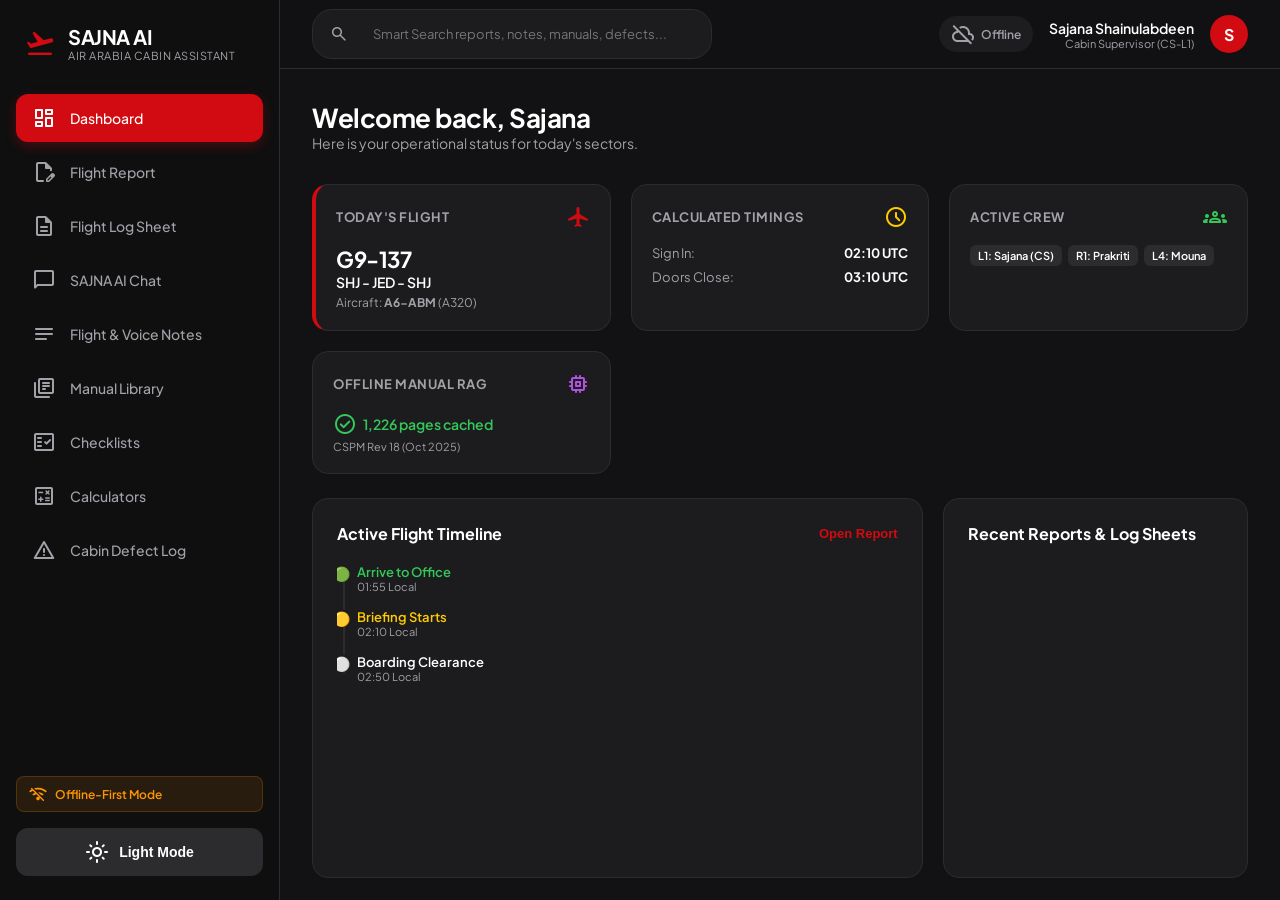
==== flutter_app/assets/web/index.html @ 768b8bde "Convert Flutter app to WebView hybrid shell to load offline EFB simulator" ====
<!DOCTYPE html>
<html lang="en">
<head>
  <meta charset="UTF-8">
  <meta name="viewport" content="width=device-width, initial-scale=1.0">
  <title>SAJNA AI - Offline-First Cabin Crew Assistant</title>
  <!-- Material Symbols and Fonts -->
  <link href="https://fonts.googleapis.com/css2?family=Outfit:wght@300;400;500;600;700&family=Plus+Jakarta+Sans:wght@300;400;500;600;700&display=swap" rel="stylesheet">
  <link href="https://fonts.googleapis.com/css2?family=Material+Symbols+Rounded:opsz,wght,FILL,GRAD@20..48,100..700,0..1,-50..200" rel="stylesheet" />
  <link rel="stylesheet" href="app.css">
  <link rel="manifest" href="manifest.json">
  <meta name="theme-color" content="#D20A11">
  <link rel="apple-touch-icon" href="icon-192.png">
</head>
<body class="dark-mode">
  <div class="app-container">
    
    <!-- Sidebar Navigation -->
    <aside class="sidebar">
      <div class="sidebar-brand">
        <span class="material-symbols-rounded brand-icon">flight_takeoff</span>
        <div class="brand-text">
          <h1>SAJNA AI</h1>
          <p>Air Arabia Cabin Assistant</p>
        </div>
      </div>
      
      <nav class="sidebar-menu">
        <a href="#dashboard" class="menu-item active" data-view="dashboard">
          <span class="material-symbols-rounded">dashboard</span>
          <span>Dashboard</span>
        </a>
        <a href="#report-generator" class="menu-item" data-view="report-generator">
          <span class="material-symbols-rounded">edit_document</span>
          <span>Flight Report</span>
        </a>
        <a href="#log-sheet" class="menu-item" data-view="log-sheet">
          <span class="material-symbols-rounded">description</span>
          <span>Flight Log Sheet</span>
        </a>
        <a href="#ai-chat" class="menu-item" data-view="ai-chat">
          <span class="material-symbols-rounded">chat_bubble</span>
          <span>SAJNA AI Chat</span>
        </a>
        <a href="#notes" class="menu-item" data-view="notes">
          <span class="material-symbols-rounded">notes</span>
          <span>Flight & Voice Notes</span>
        </a>
        <a href="#manuals" class="menu-item" data-view="manuals">
          <span class="material-symbols-rounded">library_books</span>
          <span>Manual Library</span>
        </a>
        <a href="#checklists" class="menu-item" data-view="checklists">
          <span class="material-symbols-rounded">fact_check</span>
          <span>Checklists</span>
        </a>
        <a href="#calculators" class="menu-item" data-view="calculators">
          <span class="material-symbols-rounded">calculate</span>
          <span>Calculators</span>
        </a>
        <a href="#defects" class="menu-item" data-view="defects">
          <span class="material-symbols-rounded">report_problem</span>
          <span>Cabin Defect Log</span>
        </a>
      </nav>
      
      <div class="sidebar-footer">
        <div class="offline-badge">
          <span class="material-symbols-rounded badge-icon">wifi_off</span>
          <span class="badge-text">Offline-First Mode</span>
        </div>
        <button id="theme-toggle" class="theme-btn">
          <span class="material-symbols-rounded">light_mode</span>
          <span>Light Mode</span>
        </button>
      </div>
    </aside>

    <!-- Main Content Area -->
    <main class="main-content">
      
      <!-- Top header bar -->
      <header class="top-bar">
        <div class="header-search">
          <span class="material-symbols-rounded search-icon">search</span>
          <input type="text" id="global-search" placeholder="Smart Search reports, notes, manuals, defects...">
        </div>
        <div class="header-profile">
          <div class="sync-status offline" id="sync-indicator">
            <span class="material-symbols-rounded">cloud_off</span>
            <span>Offline</span>
          </div>
          <div class="profile-info">
            <span class="profile-name">Sajana Shainulabdeen</span>
            <span class="profile-role">Cabin Supervisor (CS-L1)</span>
          </div>
          <div class="profile-avatar">S</div>
        </div>
      </header>

      <!-- View Containers -->
      <div class="view-viewport">

        <!-- DASHBOARD VIEW -->
        <section id="view-dashboard" class="app-view active">
          <div class="view-header">
            <h2>Welcome back, Sajana</h2>
            <p>Here is your operational status for today's sectors.</p>
          </div>
          
          <!-- Summary Cards -->
          <div class="summary-grid">
            <div class="summary-card crimson-glow">
              <div class="summary-card-header">
                <h3>Today's Flight</h3>
                <span class="material-symbols-rounded text-crimson">flight</span>
              </div>
              <div class="flight-brief">
                <span class="flight-no" id="dash-flight-no">G9-137</span>
                <span class="flight-sector" id="dash-sector">SHJ - JED - SHJ</span>
                <div class="flight-aircraft">Aircraft: <strong id="dash-ac-reg">A6-ABM</strong> (<span id="dash-ac-type">A320</span>)</div>
              </div>
            </div>
            
            <div class="summary-card">
              <div class="summary-card-header">
                <h3>Calculated Timings</h3>
                <span class="material-symbols-rounded text-yellow">schedule</span>
              </div>
              <div class="dash-timing-summary">
                <div class="dash-time-row">
                  <span>Sign In:</span>
                  <strong id="dash-signin-time">02:10 UTC</strong>
                </div>
                <div class="dash-time-row">
                  <span>Doors Close:</span>
                  <strong id="dash-close-time">03:10 UTC</strong>
                </div>
              </div>
            </div>

            <div class="summary-card">
              <div class="summary-card-header">
                <h3>Active Crew</h3>
                <span class="material-symbols-rounded text-green">groups</span>
              </div>
              <div class="dash-crew-list">
                <div class="crew-pill">L1: Sajana (CS)</div>
                <div class="crew-pill">R1: Prakriti</div>
                <div class="crew-pill">L4: Mouna</div>
              </div>
            </div>
            
            <div class="summary-card">
              <div class="summary-card-header">
                <h3>Offline Manual RAG</h3>
                <span class="material-symbols-rounded text-purple">memory</span>
              </div>
              <div class="dash-rag-status">
                <div class="rag-ready-pill">
                  <span class="material-symbols-rounded">check_circle</span>
                  <span>1,226 pages cached</span>
                </div>
                <span class="rag-ver">CSPM Rev 18 (Oct 2025)</span>
              </div>
            </div>
          </div>

          <!-- Interactive Dashboard Panels -->
          <div class="dashboard-panels">
            <div class="panel-main">
              <div class="panel-header">
                <h3>Active Flight Timeline</h3>
                <button class="panel-btn text-crimson" onclick="switchView('report-generator')">Open Report</button>
              </div>
              <div class="timeline-container-scroll">
                <div class="timeline-visual" id="dash-timeline-visual">
                  <div class="timeline-node completed">
                    <div class="node-icon">🟢</div>
                    <div class="node-info">
                      <h4>Arrive to Office</h4>
                      <span class="node-time">01:55 Local</span>
                    </div>
                  </div>
                  <div class="timeline-node active">
                    <div class="node-icon">🟡</div>
                    <div class="node-info">
                      <h4>Briefing Starts</h4>
                      <span class="node-time">02:10 Local</span>
                    </div>
                  </div>
                  <div class="timeline-node">
                    <div class="node-icon">⚪</div>
                    <div class="node-info">
                      <h4>Boarding Clearance</h4>
                      <span class="node-time">02:50 Local</span>
                    </div>
                  </div>
                </div>
              </div>
            </div>
            
            <div class="panel-side">
              <div class="panel-header">
                <h3>Recent Reports & Log Sheets</h3>
              </div>
              <ul class="recent-list" id="recent-reports-list">
                <!-- Javascript fills this -->
              </ul>
            </div>
          </div>
        </section>


        <!-- FLIGHT REPORT GENERATOR -->
        <section id="view-report-generator" class="app-view">
          <div class="view-header">
            <h2>Smart Flight Report Generator</h2>
            <p>Enter local departure/arrival timings. The app automatically calculates all benchmarks.</p>
          </div>
          
          <div class="report-layout">
            <div class="report-inputs-card card">
              <h3>Flight Specifications</h3>
              <form id="report-form" class="form-grid">
                <div class="form-group">
                  <label for="rep-date">Flight Date</label>
                  <input type="date" id="rep-date" required>
                </div>
                
                <div class="form-group">
                  <label for="rep-flight-no">Flight Number</label>
                  <input type="text" id="rep-flight-no" placeholder="e.g. G9-137" required>
                </div>

                <div class="form-group">
                  <label for="rep-sector">Sector</label>
                  <input type="text" id="rep-sector" placeholder="e.g. SHJ-JED" required>
                </div>

                <div class="form-group">
                  <label for="rep-ac-type">Aircraft Type</label>
                  <select id="rep-ac-type" required>
                    <option value="A320">Airbus A320</option>
                    <option value="A321">Airbus A321</option>
                  </select>
                </div>

                <div class="form-group">
                  <label for="rep-ac-reg">A/C Registration</label>
                  <input type="text" id="rep-ac-reg" placeholder="e.g. A6-ABM" required>
                </div>

                <div class="form-group">
                  <label for="rep-pax-count">Passenger Count</label>
                  <input type="number" id="rep-pax-count" placeholder="147" required>
                </div>

                <div class="form-group">
                  <label for="rep-std">Departure Time (Local)</label>
                  <input type="time" id="rep-std" required>
                </div>

                <div class="form-group">
                  <label for="rep-sta">Arrival Time (Local)</label>
                  <input type="time" id="rep-sta" required>
                </div>
                
                <div class="form-group">
                  <label for="rep-timezone">Airport Timezone Offset</label>
                  <select id="rep-timezone" required>
                    <option value="+4">Sharjah (SHJ) UTC+4</option>
                    <option value="+3">Jeddah / Cairo (JED/CAI) UTC+3</option>
                    <option value="+2">Amman (AMM) UTC+2</option>
                    <option value="+1">Casablanca (CMN) UTC+1</option>
                    <option value="+0">UTC / GMT</option>
                  </select>
                </div>

                <div class="form-group full-width">
                  <label for="rep-specials">Special Passengers (SCPs)</label>
                  <input type="text" id="rep-specials" placeholder="e.g. 1 WCHC, 2 Infants">
                </div>

                <div class="form-group full-width">
                  <button type="submit" class="btn btn-primary btn-block">Calculate & Generate Timings</button>
                </div>
              </form>
            </div>
            
            <div class="report-results-card card">
              <div class="results-header">
                <h3>Operational Timings</h3>
                <div class="toggle-container">
                  <button class="toggle-btn active" id="btn-show-local">Local Time</button>
                  <button class="toggle-btn" id="btn-show-utc">UTC Time</button>
                </div>
              </div>
              
              <div class="timings-grid" id="timings-result-grid">
                <div class="timings-placeholder">
                  <span class="material-symbols-rounded">update</span>
                  <p>Enter Flight details to generate timelines</p>
                </div>
              </div>
              
              <div class="results-footer" id="results-action-buttons" style="display: none;">
                <button class="btn btn-outline" id="btn-edit-timings">
                  <span class="material-symbols-rounded">edit</span> Edit Timings
                </button>
                <button class="btn btn-primary" id="btn-save-report">
                  <span class="material-symbols-rounded">save</span> Save Report & Populate Log Sheet
                </button>
              </div>
            </div>
          </div>
        </section>


        <!-- FLIGHT LOG SHEET VIEW (EXACT MATCHING TEMPLATE ONLY) -->
        <section id="view-log-sheet" class="app-view">
          <div class="view-header">
            <h2>Cabin Flight Log Sheet</h2>
            <p>Automatically populated from active flight reports. Export as Docx/PDF, share, or duplicate.</p>
          </div>
          
          <div class="log-sheet-actions card">
            <button class="btn btn-primary" id="btn-export-pdf">
              <span class="material-symbols-rounded">picture_as_pdf</span> Export as PDF
            </button>
            <button class="btn btn-outline" id="btn-export-docx">
              <span class="material-symbols-rounded">article</span> Export as Word (.docx)
            </button>
            <button class="btn btn-outline" id="btn-share-log">
              <span class="material-symbols-rounded">share</span> Share Log
            </button>
            <button class="btn btn-outline" id="btn-duplicate-log">
              <span class="material-symbols-rounded">content_copy</span> Duplicate
            </button>
            <button class="btn btn-outline" id="btn-print-log" onclick="window.print()">
              <span class="material-symbols-rounded">print</span> Print Sheet
            </button>
          </div>

          <!-- Flight Log Sheet Template Container -->
          <div class="log-sheet-template-wrapper">
            <div class="log-sheet-paper" id="log-sheet-print-area">
              
              <!-- Paper Header -->
              <div class="sheet-title-section">
                <h2>DATE : <input type="text" class="sheet-cell inline-cell" style="width:100px;" id="sheet-date" value="13/07/2026"> SECTOR : <input type="text" class="sheet-cell inline-cell" style="width:140px;" id="sheet-sector" value="SHJ-JED-SHJ"> A/C REG : A6 - <input type="text" class="sheet-cell inline-cell" style="width:80px;" id="sheet-ac-reg" value="ABM"> BAY : <input type="text" class="sheet-cell inline-cell" style="width:80px;" id="sheet-bay" value="12A"></h2>
              </div>
              
              <!-- Top Metadata Box -->
              <table class="sheet-table meta-table">
                <tr>
                  <td style="width:50%;"><strong>FLIGHT TIME OUTBOUND:</strong> <input type="text" class="sheet-cell" id="sheet-time-out" value="02 HR 50 MIN"></td>
                  <td style="width:50%;"><strong>FLIGHT TIME INBOUND:</strong> <input type="text" class="sheet-cell" id="sheet-time-in" value="02 HR 45 MIN"></td>
                </tr>
                <tr>
                  <td colspan="2">
                    <table style="width:100%; border:none; margin:0;" class="nested-table">
                      <tr style="border:none;">
                        <td style="border:none; width:33%;"><strong>PAX OUTBOUND:</strong> <input type="text" class="sheet-cell inline-cell" style="width:60px;" id="sheet-pax-out" value="147"></td>
                        <td style="border:none; width:33%;"><strong>PAX INBOUND:</strong> <input type="text" class="sheet-cell inline-cell" style="width:60px;" id="sheet-pax-in" value="102"></td>
                        <td style="border:none; width:34%;"><strong>TOTAL:</strong> <input type="text" class="sheet-cell inline-cell" style="width:80px;" id="sheet-pax-total" value="249"></td>
                      </tr>
                    </table>
                  </td>
                </tr>
                <tr>
                  <td colspan="2">
                    <table style="width:100%; border:none; margin:0;" class="nested-table">
                      <tr style="border:none;">
                        <td style="border:none; width:33%;"><strong>SALES OUTB (L/D):</strong> <input type="text" class="sheet-cell inline-cell" style="width:80px;" id="sheet-sales-out" value="1200"></td>
                        <td style="border:none; width:33%;"><strong>SALES IN (L/D):</strong> <input type="text" class="sheet-cell inline-cell" style="width:80px;" id="sheet-sales-in" value="850"></td>
                        <td style="border:none; width:34%;"><strong>TOTAL:</strong> <input type="text" class="sheet-cell inline-cell" style="width:100px;" id="sheet-sales-total" value="2050"></td>
                      </tr>
                    </table>
                  </td>
                </tr>
              </table>

              <!-- Left/Right Operations Timings -->
              <div class="sheet-split-grid">
                <div class="sheet-col">
                  <div class="sheet-col-header">OUTBOUND (Flight No: <input type="text" class="sheet-cell inline-cell" style="width:60px; font-weight:bold;" id="sheet-fl-out" value="G9-137">)</div>
                  <table class="sheet-table timing-table">
                    <tr>
                      <td style="width:70%;"><strong>BRIEFING STARTS</strong></td>
                      <td><input type="text" class="sheet-cell" id="sheet-t-brief-start" value="02.10"></td>
                    </tr>
                    <tr>
                      <td><strong>BRIEFING COMPLETED</strong></td>
                      <td><input type="text" class="sheet-cell" id="sheet-t-brief-end" value="02.20"></td>
                    </tr>
                    <tr>
                      <td><strong>FIRST BUS</strong></td>
                      <td><input type="text" class="sheet-cell" id="sheet-t-bus1" value="02.22"></td>
                    </tr>
                    <tr>
                      <td><strong>SECOND BUS</strong></td>
                      <td><input type="text" class="sheet-cell" id="sheet-t-bus2" value="02.30"></td>
                    </tr>
                    <tr>
                      <td><strong>FC ONBOARD / CC ONBOARD</strong></td>
                      <td><input type="text" class="sheet-cell" id="sheet-t-cabin-ob" value="02.40"></td>
                    </tr>
                    <tr>
                      <td><strong>CLEANING STARTS</strong></td>
                      <td><input type="text" class="sheet-cell" id="sheet-t-clean-start" value="00.00"></td>
                    </tr>
                    <tr>
                      <td><strong>CLEANING DONE</strong></td>
                      <td><input type="text" class="sheet-cell" id="sheet-t-clean-end" value="00.00"></td>
                    </tr>
                    <tr>
                      <td><strong>BOARDING CLEARANCE</strong></td>
                      <td><input type="text" class="sheet-cell" id="sheet-t-board-clear" value="02.50"></td>
                    </tr>
                    <tr>
                      <td><strong>FIRST PASSENGER</strong></td>
                      <td><input type="text" class="sheet-cell" id="sheet-t-first-pax" value="02.51"></td>
                    </tr>
                    <tr>
                      <td><strong>LAST PASSENGER</strong></td>
                      <td><input type="text" class="sheet-cell" id="sheet-t-last-pax" value="03.08"></td>
                    </tr>
                    <tr>
                      <td><strong>DOOR CLOSED</strong></td>
                      <td><input type="text" class="sheet-cell" id="sheet-t-door-close" value="03.10"></td>
                    </tr>
                  </table>
                </div>

                <div class="sheet-col">
                  <div class="sheet-col-header">INBOUND (Flight No: <input type="text" class="sheet-cell inline-cell" style="width:60px; font-weight:bold;" id="sheet-fl-in" value="G9-138">)</div>
                  <table class="sheet-table timing-table">
                    <tr>
                      <td style="width:70%;"><strong>AIRCRAFT LANDED</strong></td>
                      <td><input type="text" class="sheet-cell" id="sheet-t-land" value="06.13"></td>
                    </tr>
                    <tr>
                      <td><strong>DOOR OPEN</strong></td>
                      <td><input type="text" class="sheet-cell" id="sheet-t-door-open" value="06.15"></td>
                    </tr>
                    <tr>
                      <td><strong>LAST PASSENGER</strong></td>
                      <td><input type="text" class="sheet-cell" id="sheet-t-last-disembark" value="06.20"></td>
                    </tr>
                    <tr>
                      <td><strong>CLEANING STARTS</strong></td>
                      <td><input type="text" class="sheet-cell" id="sheet-t-in-clean-start" value="06.21"></td>
                    </tr>
                    <tr>
                      <td><strong>CLEANING DONE</strong></td>
                      <td><input type="text" class="sheet-cell" id="sheet-t-in-clean-end" value="06.29"></td>
                    </tr>
                    <tr>
                      <td><strong>BOARDING CLEARANCE</strong></td>
                      <td><input type="text" class="sheet-cell" id="sheet-t-in-board-clear" value="06.30"></td>
                    </tr>
                    <tr>
                      <td><strong>FIRST PASSENGER</strong></td>
                      <td><input type="text" class="sheet-cell" id="sheet-t-in-first-pax" value="06.35"></td>
                    </tr>
                    <tr>
                      <td><strong>LAST PASSENGER</strong></td>
                      <td><input type="text" class="sheet-cell" id="sheet-t-in-last-pax" value="06.55"></td>
                    </tr>
                    <tr>
                      <td><strong>DOOR CLOSED</strong></td>
                      <td><input type="text" class="sheet-cell" id="sheet-t-in-door-close" value="07.00"></td>
                    </tr>
                    <tr>
                      <td><strong>DOOR OPEN IN SHARJAH</strong></td>
                      <td><input type="text" class="sheet-cell" id="sheet-t-shj-open" value="09.42"></td>
                    </tr>
                    <tr>
                      <td><strong>LAST PASSENGER</strong></td>
                      <td><input type="text" class="sheet-cell" id="sheet-t-shj-last" value="09.52"></td>
                    </tr>
                  </table>
                </div>
              </div>

              <!-- Bottom details mapping physical layout -->
              <table class="sheet-table details-table">
                <tr>
                  <td style="width:50%;"><strong>FORWARD SEAL NUMBERS:</strong><br><input type="text" class="sheet-cell" id="sheet-seal-fwd" value="5677889-94"></td>
                  <td style="width:50%;"><strong>AFT SEAL NUMBERS:</strong><br><input type="text" class="sheet-cell" id="sheet-seal-aft" value="5677895-90"></td>
                </tr>
                <tr>
                  <td><strong>SPECIALS OUTBOUND:</strong><br><input type="text" class="sheet-cell" id="sheet-specials-out" value="WCHC 1, Infants 2"></td>
                  <td><strong>SPECIALS INBOUND:</strong><br><input type="text" class="sheet-cell" id="sheet-specials-in" value="None"></td>
                </tr>
                <tr>
                  <td colspan="2"><strong>DELAY OUTBOUND:</strong><br><input type="text" class="sheet-cell" id="sheet-delay-out" value="Airport closure 3AHRS (ATC Code 3A)"></td>
                </tr>
                <tr>
                  <td colspan="2"><strong>DELAY INBOUND:</strong><br><input type="text" class="sheet-cell" id="sheet-delay-in" value="Inbound slow boarding due to late arrival of pax (10 mins)"></td>
                </tr>
                <tr>
                  <td><strong>ONLINE SERVING OUTBOUND:</strong><br><input type="text" class="sheet-cell" id="sheet-online-out" value="All served"></td>
                  <td><strong>ONLINE SERVING INBOUND:</strong><br><input type="text" class="sheet-cell" id="sheet-online-in" value="1 no show"></td>
                </tr>
              </table>

              <!-- Defect description -->
              <div class="sheet-section-title">CABIN DEFECTS :</div>
              <textarea class="sheet-textarea" id="sheet-defects" rows="4">Seat 12C tray table lock broken. IQSMS defect raised. AFT lavatory water leak reported to Ground Engineer.</textarea>

            </div>
          </div>
        </section>


        <!-- SAJNA AI OFFLINE CHAT VIEW -->
        <section id="view-ai-chat" class="app-view">
          <div class="view-header">
            <h2>SAJNA AI Chat</h2>
            <p>Answers queries exclusively from the Air Arabia Cabin Safety Procedure Manual (CSPM Rev 18) stored offline.</p>
          </div>
          
          <div class="ai-chat-layout">
            <!-- Left panel: chat interface -->
            <div class="chat-container card">
              <div class="chat-header">
                <div class="bot-avatar">AI</div>
                <div class="bot-status">
                  <h3>SAJNA AI Assistant</h3>
                  <div class="status-indicator-wrapper">
                    <span class="pulse-green"></span>
                    <span>100% Offline CSPM Retrieval</span>
                  </div>
                </div>
              </div>
              
              <div class="chat-messages" id="chat-messages-box">
                <div class="chat-msg bot">
                  <div class="msg-bubble">
                    Hello Sajana, I am SAJNA AI. I have fully indexed the **Air Arabia Cabin Safety Procedure Manual (DOC No.: ABY/OPS/CSP/014)** offline on your device.
                    <br><br>
                    You can ask me questions about door arming, medical emergencies, dangerous goods, infant rules, fire procedures, or cabin secure checks. How can I help you today?
                  </div>
                </div>
              </div>
              
              <div class="chat-input-bar">
                <button class="chat-mic-btn" id="btn-voice-chat" title="Offline Speech to Text">
                  <span class="material-symbols-rounded">mic</span>
                </button>
                <input type="text" id="chat-text-input" placeholder="Type a safety question (e.g. 'door arming' or 'fire procedure')...">
                <button class="chat-send-btn" id="btn-send-chat">
                  <span class="material-symbols-rounded">send</span>
                </button>
              </div>
            </div>
            
            <!-- Right panel: Document Viewer / Reference Box -->
            <div class="reference-panel card">
              <h3>Manual Source Reference</h3>
              <p class="ref-sub">When you ask a question, the corresponding section of the manual will be highlighted here.</p>
              
              <div class="ref-card" id="manual-ref-box">
                <div class="ref-placeholder">
                  <span class="material-symbols-rounded">find_in_page</span>
                  <p>Ask a question in the chat to retrieve live safety references.</p>
                </div>
              </div>
            </div>
          </div>
        </section>


        <!-- NOTES VIEW -->
        <section id="view-notes" class="app-view">
          <div class="view-header">
            <h2>Flight & Voice Notes</h2>
            <p>Capture typed notes or use offline English speech-to-text. Pin, categorize, or search your flight notes.</p>
          </div>
          
          <div class="notes-layout">
            <div class="notes-form card">
              <h3 id="note-form-title">Create New Note</h3>
              <form id="note-form">
                <div class="form-group">
                  <label for="note-title">Title</label>
                  <input type="text" id="note-title" placeholder="e.g. Catering issues G9-137" required>
                </div>
                
                <div class="form-group">
                  <label for="note-category">Category</label>
                  <select id="note-category" required>
                    <option value="Catering">Catering</option>
                    <option value="Safety">Safety Observation</option>
                    <option value="Defects">Cabin Defect</option>
                    <option value="Complaints">Passenger Complaint</option>
                    <option value="Reminders">Personal Reminder</option>
                  </select>
                </div>

                <div class="form-group">
                  <label for="note-flight">Flight No (Optional)</label>
                  <input type="text" id="note-flight" placeholder="G9-137">
                </div>

                <div class="form-group">
                  <div class="label-with-btn">
                    <label for="note-content">Note Content</label>
                    <button type="button" class="btn-micro" id="btn-note-speech">
                      <span class="material-symbols-rounded">mic</span> Speech to Text
                    </button>
                  </div>
                  <textarea id="note-content" rows="6" placeholder="Write or speak your note details..." required></textarea>
                </div>

                <div class="form-actions">
                  <button type="button" class="btn btn-outline" id="btn-clear-note">Clear</button>
                  <button type="submit" class="btn btn-primary" id="btn-save-note">Save Note</button>
                </div>
              </form>
            </div>
            
            <div class="notes-list-panel card">
              <div class="notes-list-header">
                <h3>Saved Flight Notes</h3>
                <input type="text" id="notes-search" placeholder="Search notes...">
              </div>
              
              <div class="notes-scroll-grid" id="notes-list-container">
                <!-- Javascript will load notes from localStorage -->
              </div>
            </div>
          </div>
        </section>


        <!-- MANUAL LIBRARY VIEW (ALL 13 SECTIONS REPRESENTED IN SIDEBAR) -->
        <section id="view-manuals" class="app-view">
          <div class="view-header">
            <h2>Cabin Safety Manual Library</h2>
            <p>Fast offline search, bookmarks, night mode, page jumping, and highlighting inside the safety manual.</p>
          </div>
          
          <div class="manuals-layout">
            <div class="manual-sidebar card">
              <h3>Manual Contents</h3>
              <input type="text" id="manual-toc-search" placeholder="Filter Chapters...">
              
              <ul class="manual-toc-list" id="manual-toc-list">
                <li class="active" data-chapter="som">Structure of Manual</li>
                <li data-chapter="ch0">Chapter 0: Administration</li>
                <li data-chapter="ch1">Chapter 1: Qualification & Regulations</li>
                <li data-chapter="ch2">Chapter 2: SOPs</li>
                <li data-chapter="ch3">Chapter 3: Safety & Emergency Equipment</li>
                <li data-chapter="ch4">Chapter 4: Emergency Procedures</li>
                <li data-chapter="ch5">Chapter 5: Drills</li>
                <li data-chapter="ch6">Chapter 6: Survival</li>
                <li data-chapter="ch7">Chapter 7: Medical & First Aid</li>
                <li data-chapter="ch8">Chapter 8: A320/A321 Systems</li>
                <li data-chapter="ch9">Chapter 9: A321NEO/CEO Systems</li>
                <li data-chapter="ch10">Chapter 10: Dangerous Goods</li>
                <li data-chapter="ch11">Chapter 11: Security</li>
                <li data-chapter="ch12">Chapter 12: Appendices</li>
              </ul>
            </div>
            
            <div class="manual-viewer card">
              <div class="viewer-header">
                <div class="viewer-actions-left">
                  <button class="btn-micro" id="btn-manual-prev"><span class="material-symbols-rounded">arrow_back_ios</span></button>
                  <span class="page-indicator">Page <span id="manual-page-num">1</span> of 1226</span>
                  <button class="btn-micro" id="btn-manual-next"><span class="material-symbols-rounded">arrow_forward_ios</span></button>
                  <input type="number" id="manual-jump-input" class="jump-input" placeholder="Page...">
                  <button class="btn-micro" id="btn-manual-jump">Go</button>
                </div>
                <div class="viewer-actions-right">
                  <button class="btn-micro" id="btn-manual-bookmark" title="Bookmark Page"><span class="material-symbols-rounded">bookmark</span></button>
                  <button class="btn-micro" id="btn-manual-highlight" title="Highlight Selection"><span class="material-symbols-rounded">border_color</span></button>
                </div>
              </div>
              
              <div class="manual-page-content" id="manual-page-content-box">
                <!-- Page content load -->
                <h3>Structure of Manual (SOM)</h3>
                <p>The Cabin Safety Procedure Manual contains the following chapters...</p>
              </div>
            </div>
          </div>
        </section>


        <!-- CHECKLISTS VIEW -->
        <section id="view-checklists" class="app-view">
          <div class="view-header">
            <div style="display:flex; justify-content:space-between; align-items:center; width:100%;">
              <div>
                <h2>Interactive Checklists</h2>
                <p>Carry out mandatory safety checklists. Progress is automatically logged and saved offline.</p>
              </div>
              <button class="btn btn-outline" id="btn-reset-checklists">
                <span class="material-symbols-rounded">refresh</span> Reset for New Flight
              </button>
            </div>
          </div>
          
          <div class="checklists-grid">
            <div class="checklist-card card">
              <div class="chk-header">
                <h3>Pre-Flight Briefing & Duties</h3>
                <span class="chk-progress" id="prog-preflight">0/4 Completed</span>
              </div>
              <ul class="chk-items-list" id="chk-preflight">
                <li><label><input type="checkbox"> Verify all crew documents are valid</label></li>
                <li><label><input type="checkbox"> Conduct safety knowledge checks</label></li>
                <li><label><input type="checkbox"> Conduct joint crew briefing</label></li>
                <li><label><input type="checkbox"> Perform safety equipment checks on aircraft</label></li>
              </ul>
            </div>

            <div class="checklist-card card">
              <div class="chk-header">
                <h3>Passenger Boarding Phase</h3>
                <span class="chk-progress" id="prog-boarding">0/4 Completed</span>
              </div>
              <ul class="chk-items-list" id="chk-boarding">
                <li><label><input type="checkbox"> Welcome passengers at demo stations</label></li>
                <li><label><input type="checkbox"> Identify and brief special passengers (SCPs)</label></li>
                <li><label><input type="checkbox"> Monitor cabin bag stowage & exits</label></li>
                <li><label><input type="checkbox"> Confirm final headcount tallies with loadsheet</label></li>
              </ul>
            </div>

            <div class="checklist-card card">
              <div class="chk-header">
                <h3>Prior to Door Closing & Taxi</h3>
                <span class="chk-progress" id="prog-doors">0/4 Completed</span>
              </div>
              <ul class="chk-items-list" id="chk-doors">
                <li><label><input type="checkbox"> CS makes 'Boarding Completed' PA</label></li>
                <li><label><input type="checkbox"> Close all overhead bins & curtains</label></li>
                <li><label><input type="checkbox"> CS obtains Captain permission and closes door</label></li>
                <li><label><input type="checkbox"> Arm doors and cross-check on CS command</label></li>
              </ul>
            </div>

            <div class="checklist-card card">
              <div class="chk-header">
                <h3>Cabin Secure for Takeoff</h3>
                <span class="chk-progress" id="prog-secure">0/4 Completed</span>
              </div>
              <ul class="chk-items-list" id="chk-secure">
                <li><label><input type="checkbox"> Perform manual/video safety demonstration</label></li>
                <li><label><input type="checkbox"> Verify galleys secure, curtains tied back</label></li>
                <li><label><input type="checkbox"> Check all passenger seat belts, seats upright</label></li>
                <li><label><input type="checkbox"> Secure cabin crew stations and sit for takeoff</label></li>
              </ul>
            </div>
          </div>
        </section>


        <!-- CALCULATORS VIEW -->
        <section id="view-calculators" class="app-view">
          <div class="view-header">
            <h2>Cabin Crew Calculators</h2>
            <p>Quick operational tools for duty limits, rest periods, currency, and boarding timers.</p>
          </div>
          
          <div class="calculators-grid">
            
            <!-- Rest Time Calculator -->
            <div class="calculator-card card">
              <h3>Flight Rest Calculator</h3>
              <p>Divide flight cruise phase rest breaks equally among crew.</p>
              <div class="calc-form">
                <div class="form-group">
                  <label for="rest-flight-duration">Total Cruise Duration (Hrs)</label>
                  <input type="number" id="rest-flight-duration" placeholder="e.g. 5.5" step="0.1">
                </div>
                <div class="form-group">
                  <label for="rest-shifts">Number of Crew Shifts</label>
                  <input type="number" id="rest-shifts" value="2">
                </div>
                <button class="btn btn-primary" id="btn-calc-rest">Calculate Breaks</button>
              </div>
              <div class="calc-result" id="rest-calc-result"></div>
            </div>

            <!-- Currency Converter (Rupees Supported) -->
            <div class="calculator-card card">
              <h3>In-flight Currency Converter</h3>
              <p>Quick conversion based on company standard exchange rates.</p>
              <div class="calc-form">
                <div class="form-group">
                  <label for="curr-amount">Amount</label>
                  <input type="number" id="curr-amount" placeholder="e.g. 100">
                </div>
                <div class="form-group">
                  <label for="curr-from">From</label>
                  <select id="curr-from">
                    <option value="AED">AED (Emirati Dirham)</option>
                    <option value="SAR">SAR (Saudi Riyal)</option>
                    <option value="INR">INR (Indian Rupee)</option>
                    <option value="USD">USD (US Dollar)</option>
                    <option value="EUR">EUR (Euro)</option>
                  </select>
                </div>
                <div class="form-group">
                  <label for="curr-to">To</label>
                  <select id="curr-to">
                    <option value="INR">INR (Indian Rupee)</option>
                    <option value="SAR">SAR (Saudi Riyal)</option>
                    <option value="AED">AED (Emirati Dirham)</option>
                    <option value="USD">USD (US Dollar)</option>
                    <option value="EUR">EUR (Euro)</option>
                  </select>
                </div>
                <button class="btn btn-primary" id="btn-calc-curr">Convert Currency</button>
              </div>
              <div class="calc-result" id="curr-calc-result"></div>
            </div>

            <!-- Boarding Timer -->
            <div class="calculator-card card">
              <h3>Boarding & Cleaning Timers</h3>
              <p>Benchmark timers for aircraft boarding and outstation cleaning.</p>
              <div class="timer-display-group">
                <div class="timer-box">
                  <h4>Boarding Timer</h4>
                  <div class="timer-digits" id="timer-boarding-digits">20:00</div>
                  <div class="timer-controls">
                    <button class="btn btn-micro text-green" id="btn-timer-board-start">Start</button>
                    <button class="btn btn-micro text-red" id="btn-timer-board-stop">Stop</button>
                  </div>
                </div>
                <div class="timer-box">
                  <h4>Cleaning Timer</h4>
                  <div class="timer-digits" id="timer-cleaning-digits">08:00</div>
                  <div class="timer-controls">
                    <button class="btn btn-micro text-green" id="btn-timer-clean-start">Start</button>
                    <button class="btn btn-micro text-red" id="btn-timer-clean-stop">Stop</button>
                  </div>
                </div>
              </div>
            </div>

          </div>
        </section>


        <!-- CABIN DEFECT LOG VIEW -->
        <section id="view-defects" class="app-view">
          <div class="view-header">
            <h2>Cabin Defect Log</h2>
            <p>Log equipment/cabin damage. Add seat descriptions, set priorities, and export reports for engineers.</p>
          </div>
          
          <div class="defects-layout">
            <div class="defect-form-card card">
              <h3>Report New Defect</h3>
              <form id="defect-form">
                <div class="form-group">
                  <label for="def-flight">Flight No</label>
                  <input type="text" id="def-flight" placeholder="G9-137" required>
                </div>

                <div class="form-group">
                  <label for="def-seat">Seat / Location</label>
                  <input type="text" id="def-seat" placeholder="e.g. 12C / AFT Galley Oven" required>
                </div>

                <div class="form-group">
                  <label for="def-priority">Priority</label>
                  <select id="def-priority" required>
                    <option value="Low">Low (Cosmetic/Convenience)</option>
                    <option value="Medium">Medium (Broken Tray Table/Seat Recline)</option>
                    <option value="High">High (Safety Risk / Broken Crew Seat)</option>
                  </select>
                </div>

                <div class="form-group">
                  <label for="def-description">Description</label>
                  <textarea id="def-description" rows="4" placeholder="Detail the damage here..." required></textarea>
                </div>

                <div class="form-group">
                  <label>Add Media Reference</label>
                  <div class="media-upload-area">
                    <span class="material-symbols-rounded">photo_camera</span>
                    <span>Upload Defect Photo</span>
                  </div>
                </div>

                <button type="submit" class="btn btn-primary btn-block">Log Defect</button>
              </form>
            </div>
            
            <div class="defects-list-card card">
              <h3>Logged Defects Records</h3>
              <div class="defects-list-container" id="defects-list-container">
                <!-- Javascript will pull this from localStorage -->
              </div>
            </div>
          </div>
        </section>

      </div>
    </main>
  </div>

  <script src="app.js"></script>
  <script>
    if ('serviceWorker' in navigator) {
      window.addEventListener('load', () => {
        navigator.serviceWorker.register('sw.js')
          .then(reg => console.log('Service Worker registered successfully!', reg))
          .catch(err => console.error('Service Worker registration failed:', err));
      });
    }
  </script>
</body>
</html>
---- flutter_app/assets/web/app.css ----
/* App CSS Stylesheet for SAJNA AI - Offline Crew Assistant */

:root {
  --primary-red: #D20A11;
  --primary-red-hover: #b0080e;
  --bg-dark: #121214;
  --bg-dark-card: #1C1C1E;
  --bg-dark-hover: #2C2C2E;
  --bg-light: #F4F5F7;
  --bg-light-card: #FFFFFF;
  --bg-light-hover: #EBECEF;
  --text-dark: #FFFFFF;
  --text-dark-sec: #A1A1A8;
  --text-light: #1C1C1E;
  --text-light-sec: #636366;
  --border-dark: #2C2C2E;
  --border-light: #E5E5EA;
  --accent-green: #34C759;
  --accent-yellow: #FFCC00;
  --accent-orange: #FF9500;
  --accent-purple: #AF52DE;
  --font-family: 'Plus Jakarta Sans', -apple-system, BlinkMacSystemFont, "Segoe UI", Roboto, Helvetica, Arial, sans-serif;
  --transition-speed: 0.3s;
  --shadow: 0 4px 20px rgba(0, 0, 0, 0.15);
}

* {
  box-sizing: border-box;
  margin: 0;
  padding: 0;
}

body {
  font-family: var(--font-family);
  background-color: var(--bg-dark);
  color: var(--text-dark);
  height: 100vh;
  overflow: hidden;
  transition: background-color var(--transition-speed), color var(--transition-speed);
}

body.light-mode {
  background-color: var(--bg-light);
  color: var(--text-light);
}

/* App Container Layout */
.app-container {
  display: flex;
  height: 100vh;
  width: 100vw;
}

/* Sidebar Navigation */
.sidebar {
  width: 280px;
  background-color: #0F0F10;
  border-right: 1px solid var(--border-dark);
  display: flex;
  flex-direction: column;
  padding: 24px 16px;
  flex-shrink: 0;
  transition: background-color var(--transition-speed), border-color var(--transition-speed);
}

body.light-mode .sidebar {
  background-color: #FFFFFF;
  border-right: 1px solid var(--border-light);
}

.sidebar-brand {
  display: flex;
  align-items: center;
  gap: 12px;
  margin-bottom: 32px;
  padding: 0 8px;
}

.brand-icon {
  font-size: 32px;
  color: var(--primary-red);
}

.brand-text h1 {
  font-size: 20px;
  font-weight: 700;
  letter-spacing: -0.5px;
  color: inherit;
}

.brand-text p {
  font-size: 11px;
  color: var(--text-dark-sec);
  text-transform: uppercase;
  letter-spacing: 0.5px;
}

body.light-mode .brand-text p {
  color: var(--text-light-sec);
}

.sidebar-menu {
  display: flex;
  flex-direction: column;
  gap: 6px;
  flex-grow: 1;
}

.menu-item {
  display: flex;
  align-items: center;
  gap: 14px;
  padding: 12px 16px;
  color: var(--text-dark-sec);
  text-decoration: none;
  border-radius: 12px;
  font-weight: 500;
  font-size: 14px;
  transition: all 0.2s ease;
}

body.light-mode .menu-item {
  color: var(--text-light-sec);
}

.menu-item:hover {
  background-color: var(--bg-dark-hover);
  color: var(--text-dark);
}

body.light-mode .menu-item:hover {
  background-color: var(--bg-light-hover);
  color: var(--text-light);
}

.menu-item.active {
  background-color: var(--primary-red);
  color: #FFFFFF;
  box-shadow: 0 4px 12px rgba(210, 10, 17, 0.3);
}

.sidebar-footer {
  display: flex;
  flex-direction: column;
  gap: 16px;
  margin-top: auto;
}

.offline-badge {
  display: flex;
  align-items: center;
  gap: 8px;
  background-color: rgba(255, 149, 0, 0.1);
  border: 1px solid rgba(255, 149, 0, 0.2);
  color: var(--accent-orange);
  padding: 8px 12px;
  border-radius: 8px;
  font-size: 12px;
  font-weight: 600;
}

.badge-icon {
  font-size: 18px;
}

.theme-btn {
  display: flex;
  align-items: center;
  justify-content: center;
  gap: 10px;
  padding: 12px;
  background-color: var(--bg-dark-hover);
  color: var(--text-dark);
  border: none;
  border-radius: 12px;
  cursor: pointer;
  font-weight: 600;
  font-size: 14px;
  transition: all 0.2s ease;
}

body.light-mode .theme-btn {
  background-color: var(--bg-light-hover);
  color: var(--text-light);
}

/* Main Content Area */
.main-content {
  flex-grow: 1;
  display: flex;
  flex-direction: column;
  height: 100vh;
  overflow: hidden;
}

/* Top Header Bar */
.top-bar {
  height: 70px;
  border-bottom: 1px solid var(--border-dark);
  display: flex;
  align-items: center;
  justify-content: space-between;
  padding: 0 32px;
  background-color: rgba(18, 18, 20, 0.8);
  backdrop-filter: blur(20px);
  z-index: 10;
  transition: background-color var(--transition-speed), border-color var(--transition-speed);
}

body.light-mode .top-bar {
  background-color: rgba(244, 245, 247, 0.8);
  border-bottom: 1px solid var(--border-light);
}

.header-search {
  display: flex;
  align-items: center;
  background-color: var(--bg-dark-card);
  border: 1px solid var(--border-dark);
  border-radius: 20px;
  padding: 6px 16px;
  width: 400px;
  gap: 10px;
  transition: all 0.2s ease;
}

body.light-mode .header-search {
  background-color: #FFFFFF;
  border: 1px solid var(--border-light);
}

.header-search:focus-within {
  border-color: var(--primary-red);
  box-shadow: 0 0 0 2px rgba(210, 10, 17, 0.15);
}

.search-icon {
  color: var(--text-dark-sec);
  font-size: 20px;
}

body.light-mode .search-icon {
  color: var(--text-light-sec);
}

.header-search input {
  background: none;
  border: none;
  color: inherit;
  font-family: inherit;
  font-size: 13px;
  outline: none;
  width: 100%;
}

.header-profile {
  display: flex;
  align-items: center;
  gap: 16px;
}

.sync-status {
  display: flex;
  align-items: center;
  gap: 6px;
  font-size: 12px;
  font-weight: 600;
  padding: 6px 12px;
  border-radius: 20px;
}

.sync-status.offline {
  background-color: rgba(255, 255, 255, 0.05);
  color: var(--text-dark-sec);
}

body.light-mode .sync-status.offline {
  background-color: rgba(0, 0, 0, 0.05);
  color: var(--text-light-sec);
}

.sync-status.online {
  background-color: rgba(52, 199, 89, 0.1);
  color: var(--accent-green);
}

.profile-info {
  display: flex;
  flex-direction: column;
  align-items: flex-end;
}

.profile-name {
  font-size: 14px;
  font-weight: 600;
}

.profile-role {
  font-size: 11px;
  color: var(--text-dark-sec);
}

body.light-mode .profile-role {
  color: var(--text-light-sec);
}

.profile-avatar {
  width: 38px;
  height: 38px;
  border-radius: 50%;
  background-color: var(--primary-red);
  color: #FFFFFF;
  display: flex;
  align-items: center;
  justify-content: center;
  font-weight: 700;
  font-size: 16px;
}

/* Viewport Area */
.view-viewport {
  flex-grow: 1;
  padding: 32px;
  overflow-y: auto;
  position: relative;
}

.app-view {
  display: none;
  animation: fadeIn 0.3s ease;
  flex-direction: column;
  gap: 24px;
}

.app-view.active {
  display: flex;
}

@keyframes fadeIn {
  from { opacity: 0; transform: translateY(6px); }
  to { opacity: 1; transform: translateY(0); }
}

.view-header {
  margin-bottom: 8px;
}

.view-header h2 {
  font-size: 26px;
  font-weight: 700;
  letter-spacing: -0.5px;
}

.view-header p {
  color: var(--text-dark-sec);
  font-size: 14px;
}

body.light-mode .view-header p {
  color: var(--text-light-sec);
}

/* Cards & Layout Grid */
.card {
  background-color: var(--bg-dark-card);
  border: 1px solid var(--border-dark);
  border-radius: 16px;
  padding: 24px;
  box-shadow: var(--shadow);
  transition: background-color var(--transition-speed), border-color var(--transition-speed);
}

body.light-mode .card {
  background-color: var(--bg-light-card);
  border: 1px solid var(--border-light);
  box-shadow: 0 4px 20px rgba(0, 0, 0, 0.05);
}

/* Buttons */
.btn {
  display: inline-flex;
  align-items: center;
  justify-content: center;
  gap: 8px;
  padding: 12px 20px;
  border-radius: 12px;
  font-weight: 600;
  font-size: 14px;
  cursor: pointer;
  border: none;
  transition: all 0.2s ease;
}

.btn-primary {
  background-color: var(--primary-red);
  color: #FFFFFF;
}

.btn-primary:hover {
  background-color: var(--primary-red-hover);
}

.btn-outline {
  background-color: transparent;
  border: 1px solid var(--border-dark);
  color: var(--text-dark);
}

body.light-mode .btn-outline {
  border: 1px solid var(--border-light);
  color: var(--text-light);
}

.btn-outline:hover {
  background-color: var(--bg-dark-hover);
}

body.light-mode .btn-outline:hover {
  background-color: var(--bg-light-hover);
}

.btn-micro {
  padding: 6px 12px;
  border-radius: 8px;
  font-size: 12px;
  cursor: pointer;
  border: 1px solid var(--border-dark);
  background-color: transparent;
  color: inherit;
}

body.light-mode .btn-micro {
  border-color: var(--border-light);
}

.btn-micro:hover {
  background-color: var(--bg-dark-hover);
}

body.light-mode .btn-micro:hover {
  background-color: var(--bg-light-hover);
}

.btn-block {
  width: 100%;
}

.text-crimson { color: var(--primary-red); }
.text-green { color: var(--accent-green); }
.text-yellow { color: var(--accent-yellow); }
.text-purple { color: var(--accent-purple); }

/* Dashboard Styling */
.summary-grid {
  display: grid;
  grid-template-columns: repeat(auto-fit, minmax(220px, 1fr));
  gap: 20px;
}

.summary-card {
  background-color: var(--bg-dark-card);
  border: 1px solid var(--border-dark);
  border-radius: 16px;
  padding: 20px;
  display: flex;
  flex-direction: column;
  gap: 16px;
  transition: all var(--transition-speed);
}

body.light-mode .summary-card {
  background-color: var(--bg-light-card);
  border-color: var(--border-light);
}

.crimson-glow {
  border-left: 4px solid var(--primary-red);
}

.summary-card-header {
  display: flex;
  align-items: center;
  justify-content: space-between;
}

.summary-card-header h3 {
  font-size: 13px;
  color: var(--text-dark-sec);
  text-transform: uppercase;
  letter-spacing: 0.5px;
}

body.light-mode .summary-card-header h3 {
  color: var(--text-light-sec);
}

.summary-card-header .material-symbols-rounded {
  font-size: 24px;
}

.flight-brief {
  display: flex;
  flex-direction: column;
}

.flight-no {
  font-size: 22px;
  font-weight: 700;
  letter-spacing: -0.5px;
}

.flight-sector {
  font-size: 14px;
  font-weight: 600;
  margin-bottom: 4px;
}

.flight-aircraft {
  font-size: 12px;
  color: var(--text-dark-sec);
}

body.light-mode .flight-aircraft {
  color: var(--text-light-sec);
}

.dash-timing-summary {
  display: flex;
  flex-direction: column;
  gap: 8px;
}

.dash-time-row {
  display: flex;
  justify-content: space-between;
  font-size: 13px;
}

.dash-time-row span {
  color: var(--text-dark-sec);
}

body.light-mode .dash-time-row span {
  color: var(--text-light-sec);
}

.dash-crew-list {
  display: flex;
  flex-wrap: wrap;
  gap: 6px;
}

.crew-pill {
  background-color: var(--bg-dark-hover);
  padding: 4px 8px;
  border-radius: 6px;
  font-size: 11px;
  font-weight: 600;
}

body.light-mode .crew-pill {
  background-color: var(--bg-light-hover);
}

.dash-rag-status {
  display: flex;
  flex-direction: column;
  gap: 4px;
}

.rag-ready-pill {
  display: inline-flex;
  align-items: center;
  gap: 6px;
  color: var(--accent-green);
  font-size: 14px;
  font-weight: 600;
}

.rag-ver {
  font-size: 11px;
  color: var(--text-dark-sec);
}

body.light-mode .rag-ver {
  color: var(--text-light-sec);
}

.dashboard-panels {
  display: grid;
  grid-template-columns: 2fr 1fr;
  gap: 20px;
}

.panel-main, .panel-side {
  background-color: var(--bg-dark-card);
  border: 1px solid var(--border-dark);
  border-radius: 16px;
  padding: 24px;
  height: 380px;
  display: flex;
  flex-direction: column;
}

body.light-mode .panel-main, body.light-mode .panel-side {
  background-color: var(--bg-light-card);
  border-color: var(--border-light);
}

.panel-header {
  display: flex;
  align-items: center;
  justify-content: space-between;
  margin-bottom: 20px;
}

.panel-header h3 {
  font-size: 16px;
  font-weight: 700;
}

.panel-btn {
  background: none;
  border: none;
  font-weight: 600;
  font-size: 13px;
  cursor: pointer;
}

/* Timeline nodes */
.timeline-container-scroll {
  flex-grow: 1;
  overflow-y: auto;
  padding-right: 8px;
}

.timeline-visual {
  display: flex;
  flex-direction: column;
  gap: 16px;
  position: relative;
  padding-left: 20px;
}

.timeline-visual::before {
  content: '';
  position: absolute;
  left: 6px;
  top: 10px;
  bottom: 10px;
  width: 2px;
  background-color: var(--border-dark);
}

body.light-mode .timeline-visual::before {
  background-color: var(--border-light);
}

.timeline-node {
  display: flex;
  align-items: flex-start;
  gap: 12px;
  position: relative;
}

.node-icon {
  position: absolute;
  left: -24px;
  background-color: var(--bg-dark-card);
  border-radius: 50%;
  font-size: 14px;
  z-index: 2;
}

body.light-mode .node-icon {
  background-color: var(--bg-light-card);
}

.node-info {
  display: flex;
  flex-direction: column;
}

.node-info h4 {
  font-size: 13px;
  font-weight: 600;
}

.node-time {
  font-size: 11px;
  color: var(--text-dark-sec);
}

body.light-mode .node-time {
  color: var(--text-light-sec);
}

.timeline-node.completed .node-info h4 {
  color: var(--accent-green);
}
.timeline-node.active .node-info h4 {
  color: var(--accent-yellow);
}

.recent-list {
  list-style: none;
  display: flex;
  flex-direction: column;
  gap: 10px;
  overflow-y: auto;
}

.recent-item {
  display: flex;
  align-items: center;
  justify-content: space-between;
  padding: 10px 12px;
  border-radius: 8px;
  background-color: var(--bg-dark-hover);
  cursor: pointer;
  transition: all 0.2s ease;
}

body.light-mode .recent-item {
  background-color: var(--bg-light-hover);
}

.recent-item:hover {
  transform: translateX(4px);
}

.recent-item-meta {
  display: flex;
  flex-direction: column;
}

.recent-item-title {
  font-size: 13px;
  font-weight: 600;
}

.recent-item-date {
  font-size: 10px;
  color: var(--text-dark-sec);
}

body.light-mode .recent-item-date {
  color: var(--text-light-sec);
}

/* Report Generator Styling */
.report-layout {
  display: grid;
  grid-template-columns: 1fr 1fr;
  gap: 24px;
}

.form-grid {
  display: grid;
  grid-template-columns: 1fr 1fr;
  gap: 16px;
}

.form-group {
  display: flex;
  flex-direction: column;
  gap: 6px;
}

.form-group.full-width {
  grid-column: span 2;
}

label {
  font-size: 12px;
  font-weight: 600;
  color: var(--text-dark-sec);
}

body.light-mode label {
  color: var(--text-light-sec);
}

input, select, textarea {
  background-color: var(--bg-dark-hover);
  border: 1px solid var(--border-dark);
  color: inherit;
  font-family: inherit;
  font-size: 13px;
  padding: 10px 14px;
  border-radius: 10px;
  outline: none;
  transition: all 0.2s ease;
}

body.light-mode input, body.light-mode select, body.light-mode textarea {
  background-color: var(--bg-light-hover);
  border-color: var(--border-light);
}

input:focus, select:focus, textarea:focus {
  border-color: var(--primary-red);
}

/* Timings Results Display */
.results-header {
  display: flex;
  align-items: center;
  justify-content: space-between;
  margin-bottom: 16px;
}

.toggle-container {
  display: flex;
  background-color: var(--bg-dark-hover);
  padding: 4px;
  border-radius: 10px;
}

body.light-mode .toggle-container {
  background-color: var(--bg-light-hover);
}

.toggle-btn {
  background: none;
  border: none;
  padding: 6px 12px;
  border-radius: 8px;
  font-size: 12px;
  font-weight: 600;
  color: var(--text-dark-sec);
  cursor: pointer;
  transition: all 0.2s ease;
}

body.light-mode .toggle-btn {
  color: var(--text-light-sec);
}

.toggle-btn.active {
  background-color: var(--primary-red);
  color: #FFFFFF;
}

.timings-grid {
  display: flex;
  flex-direction: column;
  gap: 10px;
  max-height: 420px;
  overflow-y: auto;
  padding-right: 8px;
}

.timings-placeholder {
  display: flex;
  flex-direction: column;
  align-items: center;
  justify-content: center;
  height: 250px;
  color: var(--text-dark-sec);
  gap: 12px;
}

body.light-mode .timings-placeholder {
  color: var(--text-light-sec);
}

.timings-placeholder .material-symbols-rounded {
  font-size: 48px;
}

.timing-row {
  display: flex;
  align-items: center;
  justify-content: space-between;
  padding: 10px 14px;
  background-color: var(--bg-dark-hover);
  border-radius: 10px;
  border-left: 4px solid var(--border-dark);
}

body.light-mode .timing-row {
  background-color: var(--bg-light-hover);
  border-left-color: var(--border-light);
}

.timing-row.benchmark-alert-late { border-left-color: var(--primary-red); }
.timing-row.benchmark-alert-warning { border-left-color: var(--accent-orange); }
.timing-row.benchmark-alert-ontime { border-left-color: var(--accent-green); }

.timing-label-group {
  display: flex;
  flex-direction: column;
}

.timing-label {
  font-size: 13px;
  font-weight: 600;
}

.timing-benchmark-info {
  font-size: 10px;
  color: var(--text-dark-sec);
}

body.light-mode .timing-benchmark-info {
  color: var(--text-light-sec);
}

.timing-value-input {
  width: 90px;
  font-weight: 700;
  text-align: center;
  padding: 4px;
  border-radius: 6px;
}

.results-footer {
  margin-top: 20px;
  display: flex;
  gap: 12px;
  justify-content: flex-end;
}

/* Flight Log Sheet Styling (Pixel-Perfect Recreation) */
.log-sheet-actions {
  display: flex;
  gap: 12px;
  margin-bottom: 20px;
}

.log-sheet-template-wrapper {
  background-color: #333333;
  padding: 40px 20px;
  border-radius: 16px;
  overflow-x: auto;
  display: flex;
  justify-content: center;
}

.log-sheet-paper {
  background-color: #FFFFFF;
  color: #000000;
  width: 794px; /* A4 width at 96 DPI */
  min-height: 1123px; /* A4 height */
  padding: 40px;
  box-shadow: 0 10px 30px rgba(0, 0, 0, 0.4);
  font-family: "Courier New", Courier, monospace; /* Courier gives a real log sheet typewriter feel */
  font-size: 11px;
}

.sheet-title-section {
  text-align: center;
  border-bottom: 2px solid #000000;
  padding-bottom: 12px;
  margin-bottom: 16px;
}

.sheet-title-section h2 {
  font-size: 20px;
  font-weight: 800;
  text-transform: uppercase;
  letter-spacing: 2px;
}

.sheet-title-section h1 {
  font-size: 15px;
  font-weight: 700;
  margin-top: 4px;
  letter-spacing: 1px;
}

.sheet-sub {
  font-size: 9px;
  margin-top: 4px;
  font-style: italic;
}

.sheet-section-title {
  font-size: 11px;
  font-weight: 700;
  text-transform: uppercase;
  margin: 16px 0 8px 0;
  border-bottom: 1px solid #000000;
  padding-bottom: 2px;
}

/* Table layout for paper log sheet */
.sheet-table {
  width: 100%;
  border-collapse: collapse;
  margin-bottom: 12px;
}

.sheet-table th, .sheet-table td {
  border: 1px solid #000000;
  padding: 6px;
  text-align: left;
  vertical-align: middle;
}

.sheet-table th {
  background-color: #EFEFEF;
  font-weight: 700;
}

.sheet-cell {
  width: 100%;
  border: none;
  background: transparent;
  color: #000000 !important;
  font-family: inherit;
  font-size: inherit;
  padding: 0;
  outline: none;
  font-weight: 700;
}

.inline-cell {
  width: auto;
  display: inline;
  border-bottom: 1px dotted #000000;
}

.sheet-split-grid {
  display: grid;
  grid-template-columns: 1fr 1fr;
  gap: 16px;
}

.sheet-col-header {
  font-weight: 700;
  border: 1px solid #000000;
  background-color: #D3D3D3;
  padding: 6px;
  text-align: center;
  margin-bottom: -1px;
}

.sheet-textarea {
  width: 100%;
  border: 1px solid #000000;
  background: transparent;
  color: #000000;
  font-family: inherit;
  font-size: inherit;
  padding: 8px;
  outline: none;
  resize: vertical;
  font-weight: 700;
}

/* Chat Screen Styling */
.ai-chat-layout {
  display: grid;
  grid-template-columns: 3fr 2fr;
  gap: 24px;
  height: calc(100vh - 190px);
}

.chat-container {
  display: flex;
  flex-direction: column;
  height: 100%;
  padding: 0;
  overflow: hidden;
}

.chat-header {
  display: flex;
  align-items: center;
  gap: 12px;
  padding: 16px 24px;
  border-bottom: 1px solid var(--border-dark);
}

body.light-mode .chat-header {
  border-color: var(--border-light);
}

.bot-avatar {
  width: 40px;
  height: 40px;
  border-radius: 12px;
  background-color: var(--primary-red);
  color: #FFFFFF;
  display: flex;
  align-items: center;
  justify-content: center;
  font-weight: 700;
}

.bot-status h3 {
  font-size: 15px;
  font-weight: 700;
}

.status-indicator-wrapper {
  display: flex;
  align-items: center;
  gap: 6px;
  font-size: 11px;
  color: var(--text-dark-sec);
}

body.light-mode .status-indicator-wrapper {
  color: var(--text-light-sec);
}

.pulse-green {
  width: 8px;
  height: 8px;
  border-radius: 50%;
  background-color: var(--accent-green);
  box-shadow: 0 0 8px var(--accent-green);
}

.chat-messages {
  flex-grow: 1;
  padding: 24px;
  overflow-y: auto;
  display: flex;
  flex-direction: column;
  gap: 16px;
}

.chat-msg {
  display: flex;
  margin-bottom: 4px;
}

.chat-msg.bot { justify-content: flex-start; }
.chat-msg.user { justify-content: flex-end; }

.msg-bubble {
  max-width: 80%;
  padding: 12px 16px;
  border-radius: 16px;
  font-size: 13.5px;
  line-height: 1.5;
}

.chat-msg.bot .msg-bubble {
  background-color: var(--bg-dark-hover);
  color: var(--text-dark);
  border-bottom-left-radius: 4px;
}

body.light-mode .chat-msg.bot .msg-bubble {
  background-color: var(--bg-light-hover);
  color: var(--text-light);
}

.chat-msg.user .msg-bubble {
  background-color: var(--primary-red);
  color: #FFFFFF;
  border-bottom-right-radius: 4px;
}

.chat-msg-reference {
  margin-top: 8px;
  font-size: 11px;
  color: var(--primary-red);
  font-weight: 600;
  display: flex;
  align-items: center;
  gap: 4px;
}

.chat-input-bar {
  display: flex;
  padding: 16px 24px;
  border-top: 1px solid var(--border-dark);
  gap: 12px;
}

body.light-mode .chat-input-bar {
  border-color: var(--border-light);
}

.chat-input-bar input {
  flex-grow: 1;
  border-radius: 12px;
}

.chat-mic-btn, .chat-send-btn {
  width: 44px;
  height: 44px;
  border-radius: 12px;
  border: none;
  display: flex;
  align-items: center;
  justify-content: center;
  cursor: pointer;
  transition: all 0.2s ease;
}

.chat-mic-btn {
  background-color: var(--bg-dark-hover);
  color: var(--text-dark-sec);
}

body.light-mode .chat-mic-btn {
  background-color: var(--bg-light-hover);
  color: var(--text-light-sec);
}

.chat-mic-btn:hover {
  color: var(--primary-red);
}

.chat-send-btn {
  background-color: var(--primary-red);
  color: #FFFFFF;
}

.chat-send-btn:hover {
  background-color: var(--primary-red-hover);
}

/* Reference Panel styling */
.reference-panel {
  display: flex;
  flex-direction: column;
  height: 100%;
}

.ref-sub {
  font-size: 12px;
  color: var(--text-dark-sec);
  margin-bottom: 16px;
}

body.light-mode .ref-sub {
  color: var(--text-light-sec);
}

.ref-card {
  flex-grow: 1;
  overflow-y: auto;
  border: 1px dashed var(--border-dark);
  border-radius: 12px;
  padding: 16px;
}

body.light-mode .ref-card {
  border-color: var(--border-light);
}

.ref-placeholder {
  display: flex;
  flex-direction: column;
  align-items: center;
  justify-content: center;
  height: 100%;
  color: var(--text-dark-sec);
  gap: 12px;
  text-align: center;
}

body.light-mode .ref-placeholder {
  color: var(--text-light-sec);
}

.ref-placeholder .material-symbols-rounded {
  font-size: 40px;
}

.ref-active-content h4 {
  font-size: 14px;
  font-weight: 700;
  color: var(--primary-red);
  margin-bottom: 6px;
}

.ref-meta-info {
  font-size: 11px;
  color: var(--accent-orange);
  font-weight: 600;
  margin-bottom: 12px;
}

.ref-text-body {
  font-size: 12.5px;
  line-height: 1.6;
  white-space: pre-line;
}

/* Notes View */
.notes-layout {
  display: grid;
  grid-template-columns: 1fr 1fr;
  gap: 24px;
}

.label-with-btn {
  display: flex;
  justify-content: space-between;
  align-items: center;
  margin-bottom: 2px;
}

.notes-list-header {
  display: flex;
  justify-content: space-between;
  align-items: center;
  margin-bottom: 20px;
}

.notes-list-header h3 {
  font-size: 16px;
}

.notes-list-header input {
  padding: 6px 12px;
  width: 180px;
  border-radius: 8px;
  font-size: 12px;
}

.notes-scroll-grid {
  display: flex;
  flex-direction: column;
  gap: 12px;
  max-height: 480px;
  overflow-y: auto;
  padding-right: 8px;
}

.note-item {
  background-color: var(--bg-dark-hover);
  border: 1px solid var(--border-dark);
  border-radius: 12px;
  padding: 16px;
  position: relative;
  transition: all 0.2s ease;
}

body.light-mode .note-item {
  background-color: var(--bg-light-hover);
  border-color: var(--border-light);
}

.note-item:hover {
  transform: translateY(-2px);
}

.note-item-header {
  display: flex;
  justify-content: space-between;
  align-items: flex-start;
  margin-bottom: 8px;
}

.note-item-title {
  font-size: 14px;
  font-weight: 700;
  max-width: 80%;
}

.note-pin-btn {
  cursor: pointer;
  color: var(--text-dark-sec);
  font-size: 18px;
}

body.light-mode .note-pin-btn {
  color: var(--text-light-sec);
}

.note-pin-btn.pinned {
  color: var(--primary-red);
}

.note-item-meta {
  display: flex;
  gap: 10px;
  font-size: 10px;
  font-weight: 600;
  color: var(--accent-orange);
  margin-bottom: 10px;
}

.note-item-text {
  font-size: 12.5px;
  line-height: 1.5;
  color: var(--text-dark-sec);
  margin-bottom: 12px;
}

body.light-mode .note-item-text {
  color: var(--text-light-sec);
}

.note-item-actions {
  display: flex;
  gap: 10px;
  justify-content: flex-end;
}

/* Manual Library View */
.manuals-layout {
  display: grid;
  grid-template-columns: 1fr 3fr;
  gap: 24px;
}

.manual-sidebar {
  display: flex;
  flex-direction: column;
  gap: 14px;
}

.manual-toc-list {
  list-style: none;
  display: flex;
  flex-direction: column;
  gap: 6px;
  max-height: 400px;
  overflow-y: auto;
}

.manual-toc-list li {
  padding: 10px 12px;
  border-radius: 8px;
  font-size: 12.5px;
  cursor: pointer;
  transition: all 0.2s ease;
}

.manual-toc-list li:hover {
  background-color: var(--bg-dark-hover);
}

body.light-mode .manual-toc-list li:hover {
  background-color: var(--bg-light-hover);
}

.manual-toc-list li.active {
  background-color: rgba(210, 10, 17, 0.1);
  color: var(--primary-red);
  font-weight: 600;
}

.manual-viewer {
  display: flex;
  flex-direction: column;
  height: 520px;
}

.viewer-header {
  display: flex;
  align-items: center;
  justify-content: space-between;
  padding-bottom: 14px;
  border-bottom: 1px solid var(--border-dark);
  margin-bottom: 16px;
}

body.light-mode .viewer-header {
  border-bottom-color: var(--border-light);
}

.viewer-actions-left {
  display: flex;
  align-items: center;
  gap: 10px;
}

.page-indicator {
  font-size: 13px;
  font-weight: 600;
}

.jump-input {
  width: 60px;
  padding: 4px;
  border-radius: 6px;
  text-align: center;
}

.viewer-actions-right {
  display: flex;
  gap: 8px;
}

.manual-page-content {
  flex-grow: 1;
  overflow-y: auto;
  font-size: 13.5px;
  line-height: 1.6;
  padding-right: 8px;
}

.manual-page-content h3 {
  font-size: 18px;
  font-weight: 700;
  color: var(--primary-red);
  margin-bottom: 12px;
}

.manual-page-content p {
  margin-bottom: 12px;
}

/* Checklists Styling */
.checklists-grid {
  display: grid;
  grid-template-columns: repeat(auto-fit, minmax(280px, 1fr));
  gap: 20px;
}

.checklist-card {
  display: flex;
  flex-direction: column;
}

.chk-header {
  display: flex;
  justify-content: space-between;
  align-items: center;
  margin-bottom: 16px;
  border-bottom: 1px solid var(--border-dark);
  padding-bottom: 8px;
}

body.light-mode .chk-header {
  border-color: var(--border-light);
}

.chk-header h3 {
  font-size: 14.5px;
  font-weight: 700;
}

.chk-progress {
  font-size: 11px;
  font-weight: 600;
  color: var(--accent-orange);
}

.chk-items-list {
  list-style: none;
  display: flex;
  flex-direction: column;
  gap: 10px;
}

.chk-items-list label {
  display: flex;
  align-items: flex-start;
  gap: 10px;
  font-size: 13px;
  color: var(--text-dark);
  cursor: pointer;
}

body.light-mode .chk-items-list label {
  color: var(--text-light);
}

.chk-items-list input[type="checkbox"] {
  accent-color: var(--primary-red);
  margin-top: 2px;
}

/* Calculators Styling */
.calculators-grid {
  display: grid;
  grid-template-columns: repeat(auto-fit, minmax(300px, 1fr));
  gap: 24px;
}

.calculator-card h3 {
  font-size: 16px;
  font-weight: 700;
  margin-bottom: 6px;
}

.calculator-card p {
  font-size: 12px;
  color: var(--text-dark-sec);
  margin-bottom: 16px;
}

body.light-mode .calculator-card p {
  color: var(--text-light-sec);
}

.calc-form {
  display: flex;
  flex-direction: column;
  gap: 12px;
}

.calc-result {
  margin-top: 16px;
  padding: 12px;
  border-radius: 8px;
  background-color: var(--bg-dark-hover);
  font-size: 13px;
  font-weight: 600;
  text-align: center;
}

body.light-mode .calc-result {
  background-color: var(--bg-light-hover);
}

.timer-display-group {
  display: flex;
  gap: 16px;
}

.timer-box {
  flex: 1;
  background-color: var(--bg-dark-hover);
  border-radius: 12px;
  padding: 16px;
  display: flex;
  flex-direction: column;
  align-items: center;
  gap: 10px;
}

body.light-mode .timer-box {
  background-color: var(--bg-light-hover);
}

.timer-box h4 {
  font-size: 12px;
  color: var(--text-dark-sec);
}

body.light-mode .timer-box h4 {
  color: var(--text-light-sec);
}

.timer-digits {
  font-size: 28px;
  font-weight: 700;
  font-family: monospace;
}

.timer-controls {
  display: flex;
  gap: 8px;
}

/* Defects Log Layout */
.defects-layout {
  display: grid;
  grid-template-columns: 1fr 1.5fr;
  gap: 24px;
}

.media-upload-area {
  display: flex;
  flex-direction: column;
  align-items: center;
  justify-content: center;
  border: 1px dashed var(--border-dark);
  border-radius: 10px;
  padding: 20px;
  cursor: pointer;
  color: var(--text-dark-sec);
  gap: 8px;
}

body.light-mode .media-upload-area {
  border-color: var(--border-light);
  color: var(--text-light-sec);
}

.media-upload-area:hover {
  border-color: var(--primary-red);
  color: var(--primary-red);
}

.defects-list-container {
  display: flex;
  flex-direction: column;
  gap: 12px;
  max-height: 480px;
  overflow-y: auto;
}

.defect-item {
  border: 1px solid var(--border-dark);
  border-radius: 12px;
  padding: 16px;
  background-color: var(--bg-dark-hover);
}

body.light-mode .defect-item {
  border-color: var(--border-light);
  background-color: var(--bg-light-hover);
}

.defect-item-header {
  display: flex;
  justify-content: space-between;
  align-items: center;
  margin-bottom: 8px;
}

.defect-prio-badge {
  padding: 4px 8px;
  border-radius: 6px;
  font-size: 10px;
  font-weight: 700;
  text-transform: uppercase;
}

.defect-prio-badge.low { background-color: rgba(52, 199, 89, 0.1); color: var(--accent-green); }
.defect-prio-badge.medium { background-color: rgba(255, 149, 0, 0.1); color: var(--accent-orange); }
.defect-prio-badge.high { background-color: rgba(210, 10, 17, 0.1); color: var(--primary-red); }

/* Mobile and Tablet Media Queries for Fluid Responsiveness */
@media (max-width: 1024px) {
  .dashboard-panels {
    grid-template-columns: 1fr;
    gap: 16px;
  }
  .ai-chat-layout {
    grid-template-columns: 1fr;
    height: auto;
  }
  .reference-panel {
    height: 350px;
    margin-top: 16px;
  }
}

@media (max-width: 768px) {
  .app-container {
    flex-direction: column;
  }
  
  .sidebar {
    width: 100%;
    height: auto;
    padding: 12px;
    border-right: none;
    border-bottom: 1px solid var(--border-dark);
  }
  
  body.light-mode .sidebar {
    border-bottom-color: var(--border-light);
  }
  
  .sidebar-brand {
    display: none;
  }
  
  .sidebar-menu {
    flex-direction: row;
    overflow-x: auto;
    width: 100%;
    padding-bottom: 4px;
    gap: 8px;
    scrollbar-width: none;
  }
  
  .sidebar-menu::-webkit-scrollbar {
    display: none;
  }
  
  .menu-item {
    padding: 8px 12px;
    font-size: 12px;
    border-radius: 8px;
    white-space: nowrap;
    gap: 8px;
  }
  
  .sidebar-footer {
    display: none;
  }
  
  .main-content {
    height: calc(100vh - 65px);
  }
  
  .top-bar {
    height: 60px;
    padding: 0 16px;
  }
  
  .header-search {
    width: 160px;
  }
  
  .profile-info {
    display: none;
  }
  
  .view-viewport {
    padding: 16px;
  }
  
  .report-layout, .notes-layout, .manuals-layout, .defects-layout, .calculators-grid {
    grid-template-columns: 1fr;
    gap: 16px;
  }
  
  .form-grid {
    grid-template-columns: 1fr;
  }
  
  .form-group.full-width {
    grid-column: span 1;
  }
  
  .log-sheet-template-wrapper {
    padding: 10px 0;
  }
  
  .log-sheet-paper {
    width: 100%;
    padding: 15px;
    font-size: 9px;
  }
  
  .sheet-title-section h2 {
    font-size: 13px;
  }
  
  .sheet-table th, .sheet-table td {
    padding: 4px;
    font-size: 9px;
  }
  
  .sheet-cell {
    font-size: 9px;
  }
  
  .sheet-split-grid {
    display: flex;
    flex-direction: column;
    gap: 8px;
  }
  
  .sheet-col {
    width: 100% !important;
  }
}

/* Print Mode Overlay to enforce pixel perfect physical look */
@media print {
  /* Hide all non-printable dashboard and sidebar wrappers */
  aside, .sidebar, header, .top-bar, .log-sheet-actions, button, .theme-btn, .offline-badge {
    display: none !important;
  }

  /* Reset layout structure of wrapper classes */
  body, html {
    background-color: #FFFFFF !important;
    color: #000000 !important;
    margin: 0 !important;
    padding: 0 !important;
    height: auto !important;
    overflow: visible !important;
    width: 100% !important;
  }

  .app-container, .main-content, .view-viewport, .log-sheet-template-wrapper {
    display: block !important;
    width: 100% !important;
    margin: 0 !important;
    padding: 0 !important;
    position: static !important;
    overflow: visible !important;
    box-shadow: none !important;
    border: none !important;
    background: transparent !important;
  }

  /* Enforce center alignment of print sheet on A4 paper */
  #log-sheet-print-area {
    display: block !important;
    position: relative !important;
    width: 100% !important;
    max-width: 100% !important;
    margin: 0 auto !important;
    padding: 10mm 15mm !important;
    border: none !important;
    box-shadow: none !important;
    background-color: #FFFFFF !important;
    color: #000000 !important;
  }

  /* Font styling to ensure extreme clarity */
  #log-sheet-print-area * {
    color: #000000 !important;
    font-family: "Courier New", Courier, monospace !important;
  }

  #log-sheet-print-area h2 {
    font-size: 15px !important;
    font-weight: bold !important;
    text-align: center !important;
  }

  .sheet-table {
    border-collapse: collapse !important;
    width: 100% !important;
    margin-bottom: 8px !important;
  }

  .sheet-table td, .sheet-table th {
    border: 1px solid #000000 !important;
    padding: 4px 6px !important;
    font-size: 10px !important;
    color: #000000 !important;
  }

  .sheet-cell {
    border: none !important;
    background: transparent !important;
    padding: 0 !important;
    font-size: 10px !important;
    font-weight: bold !important;
    height: auto !important;
  }

  .inline-cell {
    border-bottom: 1px dotted #000000 !important;
  }

  .sheet-split-grid {
    display: flex !important;
    flex-direction: row !important;
    gap: 16px !important;
    width: 100% !important;
  }

  .sheet-col {
    width: 50% !important;
    display: block !important;
  }

  .sheet-textarea {
    border: 1px solid #000000 !important;
    font-size: 10px !important;
    padding: 5px !important;
    height: auto !important;
    width: 100% !important;
  }
}
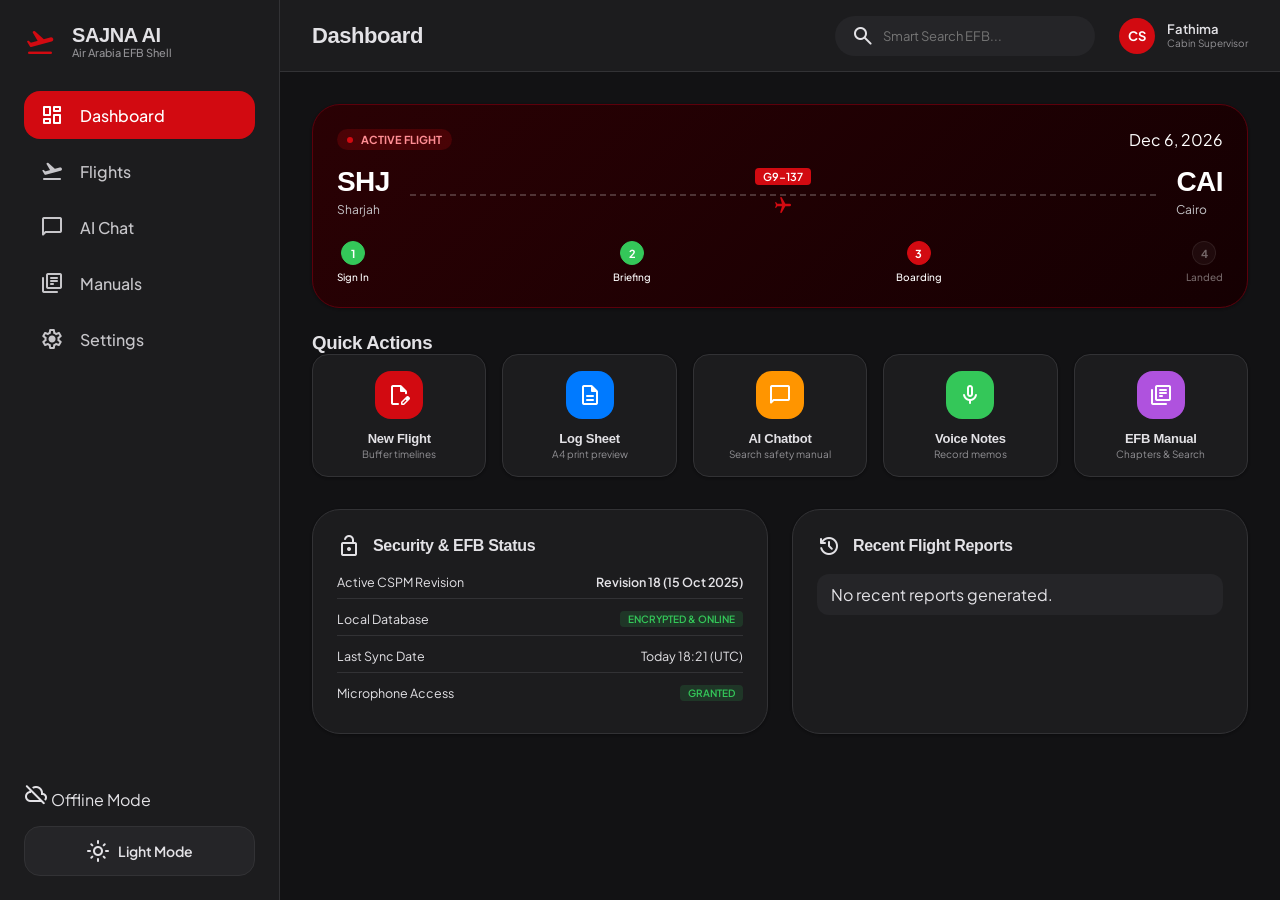
==== commit 83280c3c: "Redesign app interface to Material Design 3 and PWA bottom nav" ====
--- a/flutter_app/assets/web/index.html
+++ b/flutter_app/assets/web/index.html
@@ -3,911 +3,964 @@
 <head>
   <meta charset="UTF-8">
   <meta name="viewport" content="width=device-width, initial-scale=1.0">
-  <title>SAJNA AI - Offline-First Cabin Crew Assistant</title>
-  <!-- Material Symbols and Fonts -->
+  <title>SAJNA AI - Offline-First EFB Assistant</title>
+  
+  <!-- Material 3 Typography & Symbols CDN -->
   <link href="https://fonts.googleapis.com/css2?family=Outfit:wght@300;400;500;600;700&family=Plus+Jakarta+Sans:wght@300;400;500;600;700&display=swap" rel="stylesheet">
   <link href="https://fonts.googleapis.com/css2?family=Material+Symbols+Rounded:opsz,wght,FILL,GRAD@20..48,100..700,0..1,-50..200" rel="stylesheet" />
+  
   <link rel="stylesheet" href="app.css">
   <link rel="manifest" href="manifest.json">
   <meta name="theme-color" content="#D20A11">
   <link rel="apple-touch-icon" href="icon-192.png">
 </head>
 <body class="dark-mode">
+  
   <div class="app-container">
     
-    <!-- Sidebar Navigation -->
+    <!-- Desktop/Tablet Sidebar Navigation (Hidden on Mobile) -->
     <aside class="sidebar">
       <div class="sidebar-brand">
         <span class="material-symbols-rounded brand-icon">flight_takeoff</span>
         <div class="brand-text">
           <h1>SAJNA AI</h1>
-          <p>Air Arabia Cabin Assistant</p>
+          <p>Air Arabia EFB Shell</p>
         </div>
       </div>
       
       <nav class="sidebar-menu">
-        <a href="#dashboard" class="menu-item active" data-view="dashboard">
+        <a href="#" class="menu-item active" data-view="dashboard">
           <span class="material-symbols-rounded">dashboard</span>
           <span>Dashboard</span>
         </a>
-        <a href="#report-generator" class="menu-item" data-view="report-generator">
-          <span class="material-symbols-rounded">edit_document</span>
-          <span>Flight Report</span>
+        <a href="#" class="menu-item" data-view="report">
+          <span class="material-symbols-rounded">flight_takeoff</span>
+          <span>Flights</span>
         </a>
-        <a href="#log-sheet" class="menu-item" data-view="log-sheet">
-          <span class="material-symbols-rounded">description</span>
-          <span>Flight Log Sheet</span>
+        <a href="#" class="menu-item" data-view="chat">
+          <span class="material-symbols-rounded">chat_bubble</span>
+          <span>AI Chat</span>
         </a>
-        <a href="#ai-chat" class="menu-item" data-view="ai-chat">
-          <span class="material-symbols-rounded">chat_bubble</span>
-          <span>SAJNA AI Chat</span>
+        <a href="#" class="menu-item" data-view="manuals">
+          <span class="material-symbols-rounded">library_books</span>
+          <span>Manuals</span>
         </a>
-        <a href="#notes" class="menu-item" data-view="notes">
-          <span class="material-symbols-rounded">notes</span>
-          <span>Flight & Voice Notes</span>
-        </a>
-        <a href="#manuals" class="menu-item" data-view="manuals">
-          <span class="material-symbols-rounded">library_books</span>
-          <span>Manual Library</span>
-        </a>
-        <a href="#checklists" class="menu-item" data-view="checklists">
-          <span class="material-symbols-rounded">fact_check</span>
-          <span>Checklists</span>
-        </a>
-        <a href="#calculators" class="menu-item" data-view="calculators">
-          <span class="material-symbols-rounded">calculate</span>
-          <span>Calculators</span>
-        </a>
-        <a href="#defects" class="menu-item" data-view="defects">
-          <span class="material-symbols-rounded">report_problem</span>
-          <span>Cabin Defect Log</span>
+        <a href="#" class="menu-item" data-view="settings">
+          <span class="material-symbols-rounded">settings</span>
+          <span>Settings</span>
         </a>
       </nav>
       
       <div class="sidebar-footer">
-        <div class="offline-badge">
-          <span class="material-symbols-rounded badge-icon">wifi_off</span>
-          <span class="badge-text">Offline-First Mode</span>
+        <div id="sync-indicator" class="sync-status offline">
+          <span class="material-symbols-rounded">cloud_off</span>
+          <span>Offline Mode</span>
         </div>
-        <button id="theme-toggle" class="theme-btn">
+        <button id="theme-toggle" class="btn btn-tonal btn-block">
           <span class="material-symbols-rounded">light_mode</span>
           <span>Light Mode</span>
         </button>
       </div>
     </aside>
 
-    <!-- Main Content Area -->
+    <!-- Main Viewport Area -->
     <main class="main-content">
       
-      <!-- Top header bar -->
+      <!-- Top Action Bar -->
       <header class="top-bar">
-        <div class="header-search">
-          <span class="material-symbols-rounded search-icon">search</span>
-          <input type="text" id="global-search" placeholder="Smart Search reports, notes, manuals, defects...">
+        <div class="top-bar-left">
+          <h2 id="view-title">Dashboard</h2>
         </div>
-        <div class="header-profile">
-          <div class="sync-status offline" id="sync-indicator">
-            <span class="material-symbols-rounded">cloud_off</span>
-            <span>Offline</span>
-          </div>
-          <div class="profile-info">
-            <span class="profile-name">Sajana Shainulabdeen</span>
-            <span class="profile-role">Cabin Supervisor (CS-L1)</span>
-          </div>
-          <div class="profile-avatar">S</div>
+        
+        <div class="top-bar-right">
+          <div class="search-box-wrapper">
+            <span class="material-symbols-rounded">search</span>
+            <input type="search" id="global-search" class="header-search" placeholder="Smart Search EFB...">
+          </div>
+          <div class="profile-badge">
+            <div class="profile-initials">CS</div>
+            <div class="profile-info">
+              <span class="profile-name">Fathima</span>
+              <span class="profile-role">Cabin Supervisor</span>
+            </div>
+          </div>
         </div>
       </header>
 
       <!-- View Containers -->
       <div class="view-viewport">
-
-        <!-- DASHBOARD VIEW -->
+        
+        <!-- ================= VIEW 1: DASHBOARD ================= -->
         <section id="view-dashboard" class="app-view active">
-          <div class="view-header">
-            <h2>Welcome back, Sajana</h2>
-            <p>Here is your operational status for today's sectors.</p>
-          </div>
           
-          <!-- Summary Cards -->
-          <div class="summary-grid">
-            <div class="summary-card crimson-glow">
-              <div class="summary-card-header">
-                <h3>Today's Flight</h3>
-                <span class="material-symbols-rounded text-crimson">flight</span>
-              </div>
-              <div class="flight-brief">
-                <span class="flight-no" id="dash-flight-no">G9-137</span>
-                <span class="flight-sector" id="dash-sector">SHJ - JED - SHJ</span>
-                <div class="flight-aircraft">Aircraft: <strong id="dash-ac-reg">A6-ABM</strong> (<span id="dash-ac-type">A320</span>)</div>
-              </div>
+          <!-- Today's Flight Status Card -->
+          <div class="card status-hero-card">
+            <div class="status-hero-header">
+              <div class="status-badge-live"><span class="badge-dot"></span>Active Flight</div>
+              <span class="hero-date" id="hero-date-val">20 Jul 2026</span>
             </div>
             
-            <div class="summary-card">
-              <div class="summary-card-header">
-                <h3>Calculated Timings</h3>
-                <span class="material-symbols-rounded text-yellow">schedule</span>
-              </div>
-              <div class="dash-timing-summary">
-                <div class="dash-time-row">
-                  <span>Sign In:</span>
-                  <strong id="dash-signin-time">02:10 UTC</strong>
-                </div>
-                <div class="dash-time-row">
-                  <span>Doors Close:</span>
-                  <strong id="dash-close-time">03:10 UTC</strong>
-                </div>
-              </div>
-            </div>
-
-            <div class="summary-card">
-              <div class="summary-card-header">
-                <h3>Active Crew</h3>
-                <span class="material-symbols-rounded text-green">groups</span>
-              </div>
-              <div class="dash-crew-list">
-                <div class="crew-pill">L1: Sajana (CS)</div>
-                <div class="crew-pill">R1: Prakriti</div>
-                <div class="crew-pill">L4: Mouna</div>
+            <div class="status-hero-body">
+              <div class="flight-sector-display">
+                <div class="sector-node">
+                  <h3>SHJ</h3>
+                  <p>Sharjah</p>
+                </div>
+                <div class="flight-arrow-path">
+                  <span class="flight-no-badge">G9-137</span>
+                  <div class="flight-line-dashed"></div>
+                  <span class="material-symbols-rounded">flight</span>
+                </div>
+                <div class="sector-node">
+                  <h3>CAI</h3>
+                  <p>Cairo</p>
+                </div>
               </div>
             </div>
             
-            <div class="summary-card">
-              <div class="summary-card-header">
-                <h3>Offline Manual RAG</h3>
-                <span class="material-symbols-rounded text-purple">memory</span>
-              </div>
-              <div class="dash-rag-status">
-                <div class="rag-ready-pill">
-                  <span class="material-symbols-rounded">check_circle</span>
-                  <span>1,226 pages cached</span>
-                </div>
-                <span class="rag-ver">CSPM Rev 18 (Oct 2025)</span>
-              </div>
-            </div>
-          </div>
-
-          <!-- Interactive Dashboard Panels -->
+            <!-- Quick Timeline Milestones -->
+            <div class="flight-timeline-progress">
+              <div class="timeline-step completed">
+                <div class="step-indicator">1</div>
+                <span class="step-label">Sign In</span>
+              </div>
+              <div class="timeline-step completed">
+                <div class="step-indicator">2</div>
+                <span class="step-label">Briefing</span>
+              </div>
+              <div class="timeline-step active">
+                <div class="step-indicator">3</div>
+                <span class="step-label">Boarding</span>
+              </div>
+              <div class="timeline-step">
+                <div class="step-indicator">4</div>
+                <span class="step-label">Landed</span>
+              </div>
+            </div>
+          </div>
+
+          <!-- Quick Actions Grid -->
+          <h3 class="section-title">Quick Actions</h3>
+          <div class="quick-actions-grid">
+            <div class="action-tile" onclick="switchView('report')">
+              <div class="action-icon-circle bg-red">
+                <span class="material-symbols-rounded">edit_document</span>
+              </div>
+              <h4>New Flight</h4>
+              <p>Buffer timelines</p>
+            </div>
+            
+            <div class="action-tile" onclick="switchView('report'); document.getElementById('tab-log-sheet').click();">
+              <div class="action-icon-circle bg-blue">
+                <span class="material-symbols-rounded">description</span>
+              </div>
+              <h4>Log Sheet</h4>
+              <p>A4 print preview</p>
+            </div>
+            
+            <div class="action-tile" onclick="switchView('chat')">
+              <div class="action-icon-circle bg-orange">
+                <span class="material-symbols-rounded">chat_bubble</span>
+              </div>
+              <h4>AI Chatbot</h4>
+              <p>Search safety manual</p>
+            </div>
+            
+            <div class="action-tile" onclick="switchView('settings'); document.getElementById('tab-notes-config').click();">
+              <div class="action-icon-circle bg-green">
+                <span class="material-symbols-rounded">mic</span>
+              </div>
+              <h4>Voice Notes</h4>
+              <p>Record memos</p>
+            </div>
+            
+            <div class="action-tile" onclick="switchView('manuals')">
+              <div class="action-icon-circle bg-purple">
+                <span class="material-symbols-rounded">library_books</span>
+              </div>
+              <h4>EFB Manual</h4>
+              <p>Chapters & Search</p>
+            </div>
+          </div>
+
+          <!-- Dashboard Panel Cards -->
           <div class="dashboard-panels">
-            <div class="panel-main">
-              <div class="panel-header">
-                <h3>Active Flight Timeline</h3>
-                <button class="panel-btn text-crimson" onclick="switchView('report-generator')">Open Report</button>
-              </div>
-              <div class="timeline-container-scroll">
-                <div class="timeline-visual" id="dash-timeline-visual">
-                  <div class="timeline-node completed">
-                    <div class="node-icon">🟢</div>
-                    <div class="node-info">
-                      <h4>Arrive to Office</h4>
-                      <span class="node-time">01:55 Local</span>
-                    </div>
-                  </div>
-                  <div class="timeline-node active">
-                    <div class="node-icon">🟡</div>
-                    <div class="node-info">
-                      <h4>Briefing Starts</h4>
-                      <span class="node-time">02:10 Local</span>
-                    </div>
-                  </div>
-                  <div class="timeline-node">
-                    <div class="node-icon">⚪</div>
-                    <div class="node-info">
-                      <h4>Boarding Clearance</h4>
-                      <span class="node-time">02:50 Local</span>
-                    </div>
-                  </div>
-                </div>
-              </div>
-            </div>
-            
-            <div class="panel-side">
-              <div class="panel-header">
-                <h3>Recent Reports & Log Sheets</h3>
-              </div>
-              <ul class="recent-list" id="recent-reports-list">
-                <!-- Javascript fills this -->
-              </ul>
+            <!-- Manual Sync Status -->
+            <div class="card panel-card">
+              <div class="card-header-icon">
+                <span class="material-symbols-rounded text-crimson">lock_open</span>
+                <h3>Security & EFB Status</h3>
+              </div>
+              <div class="panel-body">
+                <div class="status-metric-row">
+                  <span>Active CSPM Revision</span>
+                  <strong>Revision 18 (15 Oct 2025)</strong>
+                </div>
+                <div class="status-metric-row">
+                  <span>Local Database</span>
+                  <span class="badge badge-success">Encrypted & Online</span>
+                </div>
+                <div class="status-metric-row">
+                  <span>Last Sync Date</span>
+                  <span>Today 18:21 (UTC)</span>
+                </div>
+                <div class="status-metric-row">
+                  <span>Microphone Access</span>
+                  <span class="badge badge-success">Granted</span>
+                </div>
+              </div>
+            </div>
+
+            <!-- Recent Reports Log -->
+            <div class="card panel-card">
+              <div class="card-header-icon">
+                <span class="material-symbols-rounded text-blue">history</span>
+                <h3>Recent Flight Reports</h3>
+              </div>
+              <div class="panel-body">
+                <ul class="recent-reports-list" id="recent-reports-list">
+                  <!-- Javascript will populate this -->
+                </ul>
+              </div>
             </div>
           </div>
         </section>
-
-
-        <!-- FLIGHT REPORT GENERATOR -->
-        <section id="view-report-generator" class="app-view">
-          <div class="view-header">
-            <h2>Smart Flight Report Generator</h2>
-            <p>Enter local departure/arrival timings. The app automatically calculates all benchmarks.</p>
-          </div>
+        
+        <!-- ================= VIEW 2: FLIGHTS & WIZARDS ================= -->
+        <section id="view-report" class="app-view">
           
-          <div class="report-layout">
-            <div class="report-inputs-card card">
-              <h3>Flight Specifications</h3>
-              <form id="report-form" class="form-grid">
-                <div class="form-group">
-                  <label for="rep-date">Flight Date</label>
-                  <input type="date" id="rep-date" required>
+          <!-- Tab Navigation inside Flights -->
+          <div class="tab-bar">
+            <button class="tab-btn active" id="tab-report-form" onclick="toggleSubTab('report-form')">
+              <span class="material-symbols-rounded">edit_document</span>
+              <span>Flight Report</span>
+            </button>
+            <button class="tab-btn" id="tab-log-sheet" onclick="toggleSubTab('log-sheet')">
+              <span class="material-symbols-rounded">description</span>
+              <span>A4 Flight Log Sheet</span>
+            </button>
+          </div>
+
+          <!-- Sub-Tab A: Flight Report Inputs and Timelines -->
+          <div id="subtab-report-form" class="subtab-content active">
+            <div class="report-layout">
+              <!-- Parameters Form Card -->
+              <div class="card form-card">
+                <h3>Flight Configuration</h3>
+                <form id="report-form" class="grid-form">
+                  <div class="form-grid">
+                    <div class="form-group">
+                      <label for="rep-date">Flight Date</label>
+                      <input type="date" id="rep-date" required>
+                    </div>
+                    <div class="form-group">
+                      <label for="rep-flight-no">Flight Number</label>
+                      <input type="text" id="rep-flight-no" placeholder="e.g. G9-137" required>
+                    </div>
+                    <div class="form-group">
+                      <label for="rep-sector">Sector (From - To)</label>
+                      <input type="text" id="rep-sector" placeholder="e.g. SHJ-CAI" required>
+                    </div>
+                    <div class="form-group">
+                      <label for="rep-ac-type">Aircraft Type</label>
+                      <select id="rep-ac-type">
+                        <option value="A320">Airbus A320</option>
+                        <option value="A321">Airbus A321</option>
+                      </select>
+                    </div>
+                    <div class="form-group">
+                      <label for="rep-ac-reg">Aircraft Reg</label>
+                      <input type="text" id="rep-ac-reg" placeholder="e.g. A6-ANA" required>
+                    </div>
+                    <div class="form-group">
+                      <label for="rep-pax-count">Passenger Count</label>
+                      <input type="number" id="rep-pax-count" placeholder="e.g. 162" required>
+                    </div>
+                    <div class="form-group">
+                      <label for="rep-std">Scheduled Departure (STD)</label>
+                      <input type="time" id="rep-std" required>
+                    </div>
+                    <div class="form-group">
+                      <label for="rep-sta">Scheduled Arrival (STA)</label>
+                      <input type="time" id="rep-sta" required>
+                    </div>
+                    <div class="form-group">
+                      <label for="rep-timezone">Outstation Timezone Offset (relative to UTC)</label>
+                      <input type="number" id="rep-timezone" placeholder="e.g. 2 for Cairo" required>
+                    </div>
+                    <div class="form-group full-width">
+                      <label for="rep-specials">Special Category Passengers (SCPs)</label>
+                      <input type="text" id="rep-specials" placeholder="e.g. 2 WCHR, 1 INF, 1 DEPO">
+                    </div>
+                  </div>
+                  <button type="submit" class="btn btn-primary btn-block">Generate Flight Timelines</button>
+                </form>
+              </div>
+
+              <!-- Output Timelines List Card -->
+              <div class="card timeline-output-card">
+                <div class="timeline-output-header">
+                  <h3>Calculated Benchmark Timelines</h3>
+                  <div class="toggle-group">
+                    <button class="btn-toggle active" id="btn-show-local">Local Time</button>
+                    <button class="btn-toggle" id="btn-show-utc">UTC Time</button>
+                  </div>
                 </div>
                 
-                <div class="form-group">
-                  <label for="rep-flight-no">Flight Number</label>
-                  <input type="text" id="rep-flight-no" placeholder="e.g. G9-137" required>
-                </div>
-
-                <div class="form-group">
-                  <label for="rep-sector">Sector</label>
-                  <input type="text" id="rep-sector" placeholder="e.g. SHJ-JED" required>
-                </div>
-
-                <div class="form-group">
-                  <label for="rep-ac-type">Aircraft Type</label>
-                  <select id="rep-ac-type" required>
-                    <option value="A320">Airbus A320</option>
-                    <option value="A321">Airbus A321</option>
-                  </select>
-                </div>
-
-                <div class="form-group">
-                  <label for="rep-ac-reg">A/C Registration</label>
-                  <input type="text" id="rep-ac-reg" placeholder="e.g. A6-ABM" required>
-                </div>
-
-                <div class="form-group">
-                  <label for="rep-pax-count">Passenger Count</label>
-                  <input type="number" id="rep-pax-count" placeholder="147" required>
-                </div>
-
-                <div class="form-group">
-                  <label for="rep-std">Departure Time (Local)</label>
-                  <input type="time" id="rep-std" required>
-                </div>
-
-                <div class="form-group">
-                  <label for="rep-sta">Arrival Time (Local)</label>
-                  <input type="time" id="rep-sta" required>
+                <div class="timings-result-grid" id="timings-result-grid">
+                  <div class="timings-placeholder">
+                    <span class="material-symbols-rounded">schedule</span>
+                    <p>Enter flight parameters and press generate to show timeline buffers.</p>
+                  </div>
                 </div>
                 
-                <div class="form-group">
-                  <label for="rep-timezone">Airport Timezone Offset</label>
-                  <select id="rep-timezone" required>
-                    <option value="+4">Sharjah (SHJ) UTC+4</option>
-                    <option value="+3">Jeddah / Cairo (JED/CAI) UTC+3</option>
-                    <option value="+2">Amman (AMM) UTC+2</option>
-                    <option value="+1">Casablanca (CMN) UTC+1</option>
-                    <option value="+0">UTC / GMT</option>
-                  </select>
-                </div>
-
-                <div class="form-group full-width">
-                  <label for="rep-specials">Special Passengers (SCPs)</label>
-                  <input type="text" id="rep-specials" placeholder="e.g. 1 WCHC, 2 Infants">
-                </div>
-
-                <div class="form-group full-width">
-                  <button type="submit" class="btn btn-primary btn-block">Calculate & Generate Timings</button>
-                </div>
-              </form>
-            </div>
-            
-            <div class="report-results-card card">
-              <div class="results-header">
-                <h3>Operational Timings</h3>
-                <div class="toggle-container">
-                  <button class="toggle-btn active" id="btn-show-local">Local Time</button>
-                  <button class="toggle-btn" id="btn-show-utc">UTC Time</button>
-                </div>
-              </div>
-              
-              <div class="timings-grid" id="timings-result-grid">
-                <div class="timings-placeholder">
-                  <span class="material-symbols-rounded">update</span>
-                  <p>Enter Flight details to generate timelines</p>
-                </div>
-              </div>
-              
-              <div class="results-footer" id="results-action-buttons" style="display: none;">
-                <button class="btn btn-outline" id="btn-edit-timings">
-                  <span class="material-symbols-rounded">edit</span> Edit Timings
-                </button>
-                <button class="btn btn-primary" id="btn-save-report">
-                  <span class="material-symbols-rounded">save</span> Save Report & Populate Log Sheet
-                </button>
-              </div>
-            </div>
-          </div>
-        </section>
-
-
-        <!-- FLIGHT LOG SHEET VIEW (EXACT MATCHING TEMPLATE ONLY) -->
-        <section id="view-log-sheet" class="app-view">
-          <div class="view-header">
-            <h2>Cabin Flight Log Sheet</h2>
-            <p>Automatically populated from active flight reports. Export as Docx/PDF, share, or duplicate.</p>
-          </div>
-          
-          <div class="log-sheet-actions card">
-            <button class="btn btn-primary" id="btn-export-pdf">
-              <span class="material-symbols-rounded">picture_as_pdf</span> Export as PDF
-            </button>
-            <button class="btn btn-outline" id="btn-export-docx">
-              <span class="material-symbols-rounded">article</span> Export as Word (.docx)
-            </button>
-            <button class="btn btn-outline" id="btn-share-log">
-              <span class="material-symbols-rounded">share</span> Share Log
-            </button>
-            <button class="btn btn-outline" id="btn-duplicate-log">
-              <span class="material-symbols-rounded">content_copy</span> Duplicate
-            </button>
-            <button class="btn btn-outline" id="btn-print-log" onclick="window.print()">
-              <span class="material-symbols-rounded">print</span> Print Sheet
-            </button>
-          </div>
-
-          <!-- Flight Log Sheet Template Container -->
-          <div class="log-sheet-template-wrapper">
-            <div class="log-sheet-paper" id="log-sheet-print-area">
-              
-              <!-- Paper Header -->
-              <div class="sheet-title-section">
-                <h2>DATE : <input type="text" class="sheet-cell inline-cell" style="width:100px;" id="sheet-date" value="13/07/2026"> SECTOR : <input type="text" class="sheet-cell inline-cell" style="width:140px;" id="sheet-sector" value="SHJ-JED-SHJ"> A/C REG : A6 - <input type="text" class="sheet-cell inline-cell" style="width:80px;" id="sheet-ac-reg" value="ABM"> BAY : <input type="text" class="sheet-cell inline-cell" style="width:80px;" id="sheet-bay" value="12A"></h2>
-              </div>
-              
-              <!-- Top Metadata Box -->
-              <table class="sheet-table meta-table">
-                <tr>
-                  <td style="width:50%;"><strong>FLIGHT TIME OUTBOUND:</strong> <input type="text" class="sheet-cell" id="sheet-time-out" value="02 HR 50 MIN"></td>
-                  <td style="width:50%;"><strong>FLIGHT TIME INBOUND:</strong> <input type="text" class="sheet-cell" id="sheet-time-in" value="02 HR 45 MIN"></td>
-                </tr>
-                <tr>
-                  <td colspan="2">
-                    <table style="width:100%; border:none; margin:0;" class="nested-table">
-                      <tr style="border:none;">
-                        <td style="border:none; width:33%;"><strong>PAX OUTBOUND:</strong> <input type="text" class="sheet-cell inline-cell" style="width:60px;" id="sheet-pax-out" value="147"></td>
-                        <td style="border:none; width:33%;"><strong>PAX INBOUND:</strong> <input type="text" class="sheet-cell inline-cell" style="width:60px;" id="sheet-pax-in" value="102"></td>
-                        <td style="border:none; width:34%;"><strong>TOTAL:</strong> <input type="text" class="sheet-cell inline-cell" style="width:80px;" id="sheet-pax-total" value="249"></td>
-                      </tr>
-                    </table>
-                  </td>
-                </tr>
-                <tr>
-                  <td colspan="2">
-                    <table style="width:100%; border:none; margin:0;" class="nested-table">
-                      <tr style="border:none;">
-                        <td style="border:none; width:33%;"><strong>SALES OUTB (L/D):</strong> <input type="text" class="sheet-cell inline-cell" style="width:80px;" id="sheet-sales-out" value="1200"></td>
-                        <td style="border:none; width:33%;"><strong>SALES IN (L/D):</strong> <input type="text" class="sheet-cell inline-cell" style="width:80px;" id="sheet-sales-in" value="850"></td>
-                        <td style="border:none; width:34%;"><strong>TOTAL:</strong> <input type="text" class="sheet-cell inline-cell" style="width:100px;" id="sheet-sales-total" value="2050"></td>
-                      </tr>
-                    </table>
-                  </td>
-                </tr>
-              </table>
-
-              <!-- Left/Right Operations Timings -->
-              <div class="sheet-split-grid">
-                <div class="sheet-col">
-                  <div class="sheet-col-header">OUTBOUND (Flight No: <input type="text" class="sheet-cell inline-cell" style="width:60px; font-weight:bold;" id="sheet-fl-out" value="G9-137">)</div>
-                  <table class="sheet-table timing-table">
+                <div class="results-action-buttons" id="results-action-buttons" style="display:none;">
+                  <button id="btn-save-report" class="btn btn-primary">
+                    <span class="material-symbols-rounded">save</span> Populate Log Sheet
+                  </button>
+                </div>
+              </div>
+            </div>
+          </div>
+
+          <!-- Sub-Tab B: Flight Log Sheet Preview & Export -->
+          <div id="subtab-log-sheet" class="subtab-content">
+            <div class="log-sheet-wizard">
+              <div class="card wizard-actions-card">
+                <h3>Log Sheet Actions</h3>
+                <div class="actions-buttons-row">
+                  <button id="btn-export-pdf" class="btn btn-tonal">
+                    <span class="material-symbols-rounded">picture_as_pdf</span> Print / Save PDF
+                  </button>
+                  <button id="btn-export-docx" class="btn btn-tonal">
+                    <span class="material-symbols-rounded">description</span> Export Word (.doc)
+                  </button>
+                  <button id="btn-share-log" class="btn btn-tonal">
+                    <span class="material-symbols-rounded">share</span> Share Report
+                  </button>
+                  <button id="btn-duplicate-log" class="btn btn-tonal">
+                    <span class="material-symbols-rounded">content_copy</span> Duplicate for Next Flight
+                  </button>
+                </div>
+              </div>
+
+              <!-- A4 Page Recreated Layout Container -->
+              <div class="log-sheet-template-wrapper">
+                <div class="log-sheet-paper" id="log-sheet-print-area">
+                  
+                  <div class="sheet-header">
+                    <div class="sheet-title-section">
+                      <h2>Air Arabia</h2>
+                      <h1>Cabin Flight Log Sheet</h1>
+                      <div class="sheet-sub">Official Flight Operations & Safety Record (All times in UTC)</div>
+                    </div>
+                  </div>
+
+                  <!-- Segment Details Section -->
+                  <div class="sheet-section-title">1. Flight Segment Details</div>
+                  <table class="sheet-table">
                     <tr>
-                      <td style="width:70%;"><strong>BRIEFING STARTS</strong></td>
-                      <td><input type="text" class="sheet-cell" id="sheet-t-brief-start" value="02.10"></td>
+                      <th>Date</th>
+                      <td><input type="text" id="sheet-date" class="sheet-cell"></td>
+                      <th>Sector</th>
+                      <td><input type="text" id="sheet-sector" class="sheet-cell"></td>
+                      <th>A/C Reg</th>
+                      <td><input type="text" id="sheet-ac-reg" class="sheet-cell"></td>
                     </tr>
                     <tr>
-                      <td><strong>BRIEFING COMPLETED</strong></td>
-                      <td><input type="text" class="sheet-cell" id="sheet-t-brief-end" value="02.20"></td>
+                      <th>Flight Outbound</th>
+                      <td><input type="text" id="sheet-fl-out" class="sheet-cell"></td>
+                      <th>Pax Count</th>
+                      <td><input type="text" id="sheet-pax-out" class="sheet-cell"></td>
+                      <th>Specials (SCPs)</th>
+                      <td><input type="text" id="sheet-specials-out" class="sheet-cell"></td>
                     </tr>
                     <tr>
-                      <td><strong>FIRST BUS</strong></td>
-                      <td><input type="text" class="sheet-cell" id="sheet-t-bus1" value="02.22"></td>
+                      <th>Flight Inbound</th>
+                      <td><input type="text" id="sheet-fl-in" class="sheet-cell"></td>
+                      <th>Pax Inbound</th>
+                      <td><input type="text" class="sheet-cell"></td>
+                      <th>Specials Inbound</th>
+                      <td><input type="text" class="sheet-cell"></td>
+                    </tr>
+                  </table>
+
+                  <!-- Timing Benchmarks Grid -->
+                  <div class="sheet-section-title">2. Operational Timings (UTC)</div>
+                  <div class="sheet-split-grid">
+                    <div class="sheet-col">
+                      <div class="col-title">Outbound Milestone</div>
+                      <table class="sheet-table">
+                        <tr><th>Briefing Start</th><td><input type="text" id="sheet-t-brief-start" class="sheet-cell"></td></tr>
+                        <tr><th>Briefing End</th><td><input type="text" id="sheet-t-brief-end" class="sheet-cell"></td></tr>
+                        <tr><th>First Bus</th><td><input type="text" id="sheet-t-bus1" class="sheet-cell"></td></tr>
+                        <tr><th>Second Bus</th><td><input type="text" id="sheet-t-bus2" class="sheet-cell"></td></tr>
+                        <tr><th>Crew Onboard</th><td><input type="text" id="sheet-t-cabin-ob" class="sheet-cell"></td></tr>
+                        <tr><th>Cleaning Start</th><td><input type="text" id="sheet-t-clean-start" class="sheet-cell"></td></tr>
+                        <tr><th>Cleaning Done</th><td><input type="text" id="sheet-t-clean-end" class="sheet-cell"></td></tr>
+                        <tr><th>Boarding Clear</th><td><input type="text" id="sheet-t-board-clear" class="sheet-cell"></td></tr>
+                        <tr><th>First Pax</th><td><input type="text" id="sheet-t-first-pax" class="sheet-cell"></td></tr>
+                        <tr><th>Last Pax</th><td><input type="text" id="sheet-t-last-pax" class="sheet-cell"></td></tr>
+                        <tr><th>Door Closed</th><td><input type="text" id="sheet-t-door-close" class="sheet-cell"></td></tr>
+                      </table>
+                    </div>
+
+                    <div class="sheet-col">
+                      <div class="col-title">Inbound / Transit Milestone</div>
+                      <table class="sheet-table">
+                        <tr><th>Aircraft Landed</th><td><input type="text" id="sheet-t-land" class="sheet-cell"></td></tr>
+                        <tr><th>Door Open</th><td><input type="text" id="sheet-t-door-open" class="sheet-cell"></td></tr>
+                        <tr><th>Last Disembark</th><td><input type="text" id="sheet-t-last-disembark" class="sheet-cell"></td></tr>
+                        <tr><th>Transit Clean Start</th><td><input type="text" id="sheet-t-in-clean-start" class="sheet-cell"></td></tr>
+                        <tr><th>Transit Clean End</th><td><input type="text" id="sheet-t-in-clean-end" class="sheet-cell"></td></tr>
+                        <tr><th>Transit Boarding Clear</th><td><input type="text" id="sheet-t-in-board-clear" class="sheet-cell"></td></tr>
+                        <tr><th>Transit First Pax</th><td><input type="text" id="sheet-t-in-first-pax" class="sheet-cell"></td></tr>
+                        <tr><th>Transit Last Pax</th><td><input type="text" id="sheet-t-in-last-pax" class="sheet-cell"></td></tr>
+                        <tr><th>Transit Door Close</th><td><input type="text" id="sheet-t-in-door-close" class="sheet-cell"></td></tr>
+                        <tr><th>Sharjah Door Open</th><td><input type="text" id="sheet-t-shj-open" class="sheet-cell"></td></tr>
+                        <tr><th>Sharjah Last Disembark</th><td><input type="text" id="sheet-t-shj-last" class="sheet-cell"></td></tr>
+                      </table>
+                    </div>
+                  </div>
+
+                  <!-- Seals Verification & Briefings -->
+                  <div class="sheet-section-title">3. Safety Verifications & Security Seals</div>
+                  <table class="sheet-table">
+                    <tr>
+                      <th>Forward Seals (L1/R1)</th>
+                      <td><input type="text" value="OK / Secure - 418519" class="sheet-cell"></td>
+                      <th>Aft Seals (L4/R4)</th>
+                      <td><input type="text" value="OK / Secure - 912851" class="sheet-cell"></td>
                     </tr>
                     <tr>
-                      <td><strong>SECOND BUS</strong></td>
-                      <td><input type="text" class="sheet-cell" id="sheet-t-bus2" value="02.30"></td>
-                    </tr>
-                    <tr>
-                      <td><strong>FC ONBOARD / CC ONBOARD</strong></td>
-                      <td><input type="text" class="sheet-cell" id="sheet-t-cabin-ob" value="02.40"></td>
-                    </tr>
-                    <tr>
-                      <td><strong>CLEANING STARTS</strong></td>
-                      <td><input type="text" class="sheet-cell" id="sheet-t-clean-start" value="00.00"></td>
-                    </tr>
-                    <tr>
-                      <td><strong>CLEANING DONE</strong></td>
-                      <td><input type="text" class="sheet-cell" id="sheet-t-clean-end" value="00.00"></td>
-                    </tr>
-                    <tr>
-                      <td><strong>BOARDING CLEARANCE</strong></td>
-                      <td><input type="text" class="sheet-cell" id="sheet-t-board-clear" value="02.50"></td>
-                    </tr>
-                    <tr>
-                      <td><strong>FIRST PASSENGER</strong></td>
-                      <td><input type="text" class="sheet-cell" id="sheet-t-first-pax" value="02.51"></td>
-                    </tr>
-                    <tr>
-                      <td><strong>LAST PASSENGER</strong></td>
-                      <td><input type="text" class="sheet-cell" id="sheet-t-last-pax" value="03.08"></td>
-                    </tr>
-                    <tr>
-                      <td><strong>DOOR CLOSED</strong></td>
-                      <td><input type="text" class="sheet-cell" id="sheet-t-door-close" value="03.10"></td>
+                      <th>Pre-flight Safety Checks</th>
+                      <td><input type="text" value="Completed by all crew positions" class="sheet-cell"></td>
+                      <th>Commander Briefing</th>
+                      <td><input type="text" value="Received & Actioned" class="sheet-cell"></td>
                     </tr>
                   </table>
-                </div>
-
-                <div class="sheet-col">
-                  <div class="sheet-col-header">INBOUND (Flight No: <input type="text" class="sheet-cell inline-cell" style="width:60px; font-weight:bold;" id="sheet-fl-in" value="G9-138">)</div>
-                  <table class="sheet-table timing-table">
-                    <tr>
-                      <td style="width:70%;"><strong>AIRCRAFT LANDED</strong></td>
-                      <td><input type="text" class="sheet-cell" id="sheet-t-land" value="06.13"></td>
-                    </tr>
-                    <tr>
-                      <td><strong>DOOR OPEN</strong></td>
-                      <td><input type="text" class="sheet-cell" id="sheet-t-door-open" value="06.15"></td>
-                    </tr>
-                    <tr>
-                      <td><strong>LAST PASSENGER</strong></td>
-                      <td><input type="text" class="sheet-cell" id="sheet-t-last-disembark" value="06.20"></td>
-                    </tr>
-                    <tr>
-                      <td><strong>CLEANING STARTS</strong></td>
-                      <td><input type="text" class="sheet-cell" id="sheet-t-in-clean-start" value="06.21"></td>
-                    </tr>
-                    <tr>
-                      <td><strong>CLEANING DONE</strong></td>
-                      <td><input type="text" class="sheet-cell" id="sheet-t-in-clean-end" value="06.29"></td>
-                    </tr>
-                    <tr>
-                      <td><strong>BOARDING CLEARANCE</strong></td>
-                      <td><input type="text" class="sheet-cell" id="sheet-t-in-board-clear" value="06.30"></td>
-                    </tr>
-                    <tr>
-                      <td><strong>FIRST PASSENGER</strong></td>
-                      <td><input type="text" class="sheet-cell" id="sheet-t-in-first-pax" value="06.35"></td>
-                    </tr>
-                    <tr>
-                      <td><strong>LAST PASSENGER</strong></td>
-                      <td><input type="text" class="sheet-cell" id="sheet-t-in-last-pax" value="06.55"></td>
-                    </tr>
-                    <tr>
-                      <td><strong>DOOR CLOSED</strong></td>
-                      <td><input type="text" class="sheet-cell" id="sheet-t-in-door-close" value="07.00"></td>
-                    </tr>
-                    <tr>
-                      <td><strong>DOOR OPEN IN SHARJAH</strong></td>
-                      <td><input type="text" class="sheet-cell" id="sheet-t-shj-open" value="09.42"></td>
-                    </tr>
-                    <tr>
-                      <td><strong>LAST PASSENGER</strong></td>
-                      <td><input type="text" class="sheet-cell" id="sheet-t-shj-last" value="09.52"></td>
-                    </tr>
-                  </table>
-                </div>
-              </div>
-
-              <!-- Bottom details mapping physical layout -->
-              <table class="sheet-table details-table">
-                <tr>
-                  <td style="width:50%;"><strong>FORWARD SEAL NUMBERS:</strong><br><input type="text" class="sheet-cell" id="sheet-seal-fwd" value="5677889-94"></td>
-                  <td style="width:50%;"><strong>AFT SEAL NUMBERS:</strong><br><input type="text" class="sheet-cell" id="sheet-seal-aft" value="5677895-90"></td>
-                </tr>
-                <tr>
-                  <td><strong>SPECIALS OUTBOUND:</strong><br><input type="text" class="sheet-cell" id="sheet-specials-out" value="WCHC 1, Infants 2"></td>
-                  <td><strong>SPECIALS INBOUND:</strong><br><input type="text" class="sheet-cell" id="sheet-specials-in" value="None"></td>
-                </tr>
-                <tr>
-                  <td colspan="2"><strong>DELAY OUTBOUND:</strong><br><input type="text" class="sheet-cell" id="sheet-delay-out" value="Airport closure 3AHRS (ATC Code 3A)"></td>
-                </tr>
-                <tr>
-                  <td colspan="2"><strong>DELAY INBOUND:</strong><br><input type="text" class="sheet-cell" id="sheet-delay-in" value="Inbound slow boarding due to late arrival of pax (10 mins)"></td>
-                </tr>
-                <tr>
-                  <td><strong>ONLINE SERVING OUTBOUND:</strong><br><input type="text" class="sheet-cell" id="sheet-online-out" value="All served"></td>
-                  <td><strong>ONLINE SERVING INBOUND:</strong><br><input type="text" class="sheet-cell" id="sheet-online-in" value="1 no show"></td>
-                </tr>
-              </table>
-
-              <!-- Defect description -->
-              <div class="sheet-section-title">CABIN DEFECTS :</div>
-              <textarea class="sheet-textarea" id="sheet-defects" rows="4">Seat 12C tray table lock broken. IQSMS defect raised. AFT lavatory water leak reported to Ground Engineer.</textarea>
-
-            </div>
-          </div>
+
+                  <!-- Flight Anomalies and Log -->
+                  <div class="sheet-section-title">4. Safety Discrepancies & Delay Log</div>
+                  <div class="sheet-split-grid">
+                    <div class="sheet-col">
+                      <label class="sheet-field-label">Outbound Delay Code / Reason</label>
+                      <textarea class="sheet-textarea" rows="2">None. OTP achieved.</textarea>
+                    </div>
+                    <div class="sheet-col">
+                      <label class="sheet-field-label">Inbound Delay Code / Reason</label>
+                      <textarea class="sheet-textarea" rows="2">None. Standard transit flow.</textarea>
+                    </div>
+                  </div>
+                  
+                  <div style="margin-top:10px;">
+                    <label class="sheet-field-label">Cabin Defect / Safety Discrepancies Logged</label>
+                    <textarea class="sheet-textarea" rows="2">None logged this segment.</textarea>
+                  </div>
+
+                  <div class="sheet-footer-signatures">
+                    <div class="sig-block">
+                      <div class="sig-line"></div>
+                      <span>Cabin Supervisor Signature</span>
+                    </div>
+                    <div class="sig-block">
+                      <div class="sig-line"></div>
+                      <span>Commander Signature (Verify)</span>
+                    </div>
+                  </div>
+
+                </div>
+              </div>
+
+            </div>
+          </div>
+
         </section>
-
-
-        <!-- SAJNA AI OFFLINE CHAT VIEW -->
-        <section id="view-ai-chat" class="app-view">
-          <div class="view-header">
-            <h2>SAJNA AI Chat</h2>
-            <p>Answers queries exclusively from the Air Arabia Cabin Safety Procedure Manual (CSPM Rev 18) stored offline.</p>
-          </div>
-          
+        
+        <!-- ================= VIEW 3: AI SAFETY CHAT ================= -->
+        <section id="view-chat" class="app-view">
           <div class="ai-chat-layout">
-            <!-- Left panel: chat interface -->
-            <div class="chat-container card">
+            
+            <!-- Chat Interface Screen -->
+            <div class="card chat-messages-card">
               <div class="chat-header">
-                <div class="bot-avatar">AI</div>
-                <div class="bot-status">
-                  <h3>SAJNA AI Assistant</h3>
-                  <div class="status-indicator-wrapper">
-                    <span class="pulse-green"></span>
-                    <span>100% Offline CSPM Retrieval</span>
-                  </div>
+                <span class="status-indicator online"></span>
+                <div class="chat-header-meta">
+                  <h3>SAJNA Safety AI</h3>
+                  <p>Ask safety procedures, drills or DGR rules</p>
                 </div>
               </div>
               
-              <div class="chat-messages" id="chat-messages-box">
+              <!-- Chat Logs Box -->
+              <div class="chat-messages-box" id="chat-messages-box">
                 <div class="chat-msg bot">
                   <div class="msg-bubble">
-                    Hello Sajana, I am SAJNA AI. I have fully indexed the **Air Arabia Cabin Safety Procedure Manual (DOC No.: ABY/OPS/CSP/014)** offline on your device.
+                    Hello! I am SAJNA, your offline Safety Assistant. I have cached the entire **Cabin Safety Procedure Manual (Rev 18)**.
                     <br><br>
-                    You can ask me questions about door arming, medical emergencies, dangerous goods, infant rules, fire procedures, or cabin secure checks. How can I help you today?
-                  </div>
-                </div>
-              </div>
-              
+                    You can ask me questions like:
+                    <ul>
+                      <li><em>"How do we arm the cabin doors?"</em></li>
+                      <li><em>"What is the drill for a lithium battery fire?"</em></li>
+                      <li><em>"What should I do if a passenger refuses to fasten their seat belt?"</em></li>
+                    </ul>
+                  </div>
+                </div>
+              </div>
+
+              <!-- Message Composer -->
               <div class="chat-input-bar">
-                <button class="chat-mic-btn" id="btn-voice-chat" title="Offline Speech to Text">
+                <button class="btn-chat-icon" id="btn-voice-chat" title="Speech to Text input">
                   <span class="material-symbols-rounded">mic</span>
                 </button>
-                <input type="text" id="chat-text-input" placeholder="Type a safety question (e.g. 'door arming' or 'fire procedure')...">
-                <button class="chat-send-btn" id="btn-send-chat">
+                <input type="text" id="chat-text-input" placeholder="Type safety query (e.g. 'door arming')...">
+                <button class="btn-chat-icon primary" id="btn-send-chat">
                   <span class="material-symbols-rounded">send</span>
                 </button>
               </div>
             </div>
+
+            <!-- EFB Document Reference Display Panel (Hidden on Mobile) -->
+            <div class="card reference-panel" id="reference-panel">
+              <h3>Active Manual Reference</h3>
+              <div id="manual-ref-box" class="manual-ref-box">
+                <div class="ref-empty-state">
+                  <span class="material-symbols-rounded">find_in_page</span>
+                  <p>When you ask the AI, the corresponding official manual page text and section references will appear here for double verification.</p>
+                </div>
+              </div>
+            </div>
+
+          </div>
+        </section>
+        
+        <!-- ================= VIEW 4: MANUAL E-READER ================= -->
+        <section id="view-manuals" class="app-view">
+          <div class="manuals-layout">
             
-            <!-- Right panel: Document Viewer / Reference Box -->
-            <div class="reference-panel card">
-              <h3>Manual Source Reference</h3>
-              <p class="ref-sub">When you ask a question, the corresponding section of the manual will be highlighted here.</p>
+            <!-- Left Side: TOC and Index -->
+            <div class="card manual-toc-card">
+              <div class="toc-search-wrapper">
+                <span class="material-symbols-rounded">search</span>
+                <input type="text" id="manual-search-index" placeholder="Filter EFB Chapters...">
+              </div>
               
-              <div class="ref-card" id="manual-ref-box">
-                <div class="ref-placeholder">
-                  <span class="material-symbols-rounded">find_in_page</span>
-                  <p>Ask a question in the chat to retrieve live safety references.</p>
-                </div>
-              </div>
-            </div>
+              <ul class="manual-toc-list" id="manual-toc-list">
+                <li class="active" data-chapter="som">
+                  <span class="chapter-badge">SOM</span>
+                  <div class="chapter-desc">
+                    <strong>Administration</strong>
+                    <span>Page 9 - Distribution Control</span>
+                  </div>
+                </li>
+                <li data-chapter="ch1">
+                  <span class="chapter-badge">CH 1</span>
+                  <div class="chapter-desc">
+                    <strong>Qualification & Legal</strong>
+                    <span>Page 12 - Crew Complement</span>
+                  </div>
+                </li>
+                <li data-chapter="ch2">
+                  <span class="chapter-badge">CH 2</span>
+                  <div class="chapter-desc">
+                    <strong>Standard Operating Proc</strong>
+                    <span>Page 268 - Door Arming & Secure</span>
+                  </div>
+                </li>
+                <li data-chapter="ch3">
+                  <span class="chapter-badge">CH 3</span>
+                  <div class="chapter-desc">
+                    <strong>Emergency Equipment</strong>
+                    <span>Page 481 - Oxygen & Extinguishers</span>
+                  </div>
+                </li>
+                <li data-chapter="ch4">
+                  <span class="chapter-badge">CH 4</span>
+                  <div class="chapter-desc">
+                    <strong>Emergency Procedures</strong>
+                    <span>Page 493 - Planned Evacuations</span>
+                  </div>
+                </li>
+                <li data-chapter="ch5">
+                  <span class="chapter-badge">CH 5</span>
+                  <div class="chapter-desc">
+                    <strong>Drills</strong>
+                    <span>Page 580 - Fire Fighting & Smoke</span>
+                  </div>
+                </li>
+                <li data-chapter="ch6">
+                  <span class="chapter-badge">CH 6</span>
+                  <div class="chapter-desc">
+                    <strong>Survival</strong>
+                    <span>Page 601 - Ditching & Sea Survival</span>
+                  </div>
+                </li>
+                <li data-chapter="ch7">
+                  <span class="chapter-badge">CH 7</span>
+                  <div class="chapter-desc">
+                    <strong>Medical & First Aid</strong>
+                    <span>Page 635 - Principles of CPR & AED</span>
+                  </div>
+                </li>
+                <li data-chapter="ch9">
+                  <span class="chapter-badge">CH 9</span>
+                  <div class="chapter-desc">
+                    <strong>A321NEO Systems</strong>
+                    <span>Page 951 - ACF Configuration</span>
+                  </div>
+                </li>
+                <li data-chapter="ch10">
+                  <span class="chapter-badge">CH 10</span>
+                  <div class="chapter-desc">
+                    <strong>Dangerous Goods</strong>
+                    <span>Page 1125 - Cabin Spill Drills</span>
+                  </div>
+                </li>
+                <li data-chapter="ch11">
+                  <span class="chapter-badge">CH 11</span>
+                  <div class="chapter-desc">
+                    <strong>Security</strong>
+                    <span>Page 1134 - Unruly Passenger threat levels</span>
+                  </div>
+                </li>
+                <li data-chapter="ch12">
+                  <span class="chapter-badge">CH 12</span>
+                  <div class="chapter-desc">
+                    <strong>Appendices</strong>
+                    <span>Page 1181 - Flight Logs & CDLs</span>
+                  </div>
+                </li>
+              </ul>
+            </div>
+
+            <!-- Right Side: Full Screen integrated page viewer -->
+            <div class="card manual-page-card">
+              <div class="manual-page-header">
+                <div class="page-controls">
+                  <button class="btn btn-icon" onclick="loadManualPage(parseInt(document.getElementById('manual-page-num').innerText) - 1)">
+                    <span class="material-symbols-rounded">arrow_back</span>
+                  </button>
+                  <span class="page-indicator-text">Page <span id="manual-page-num">9</span> of 1226</span>
+                  <button class="btn btn-icon" onclick="loadManualPage(parseInt(document.getElementById('manual-page-num').innerText) + 1)">
+                    <span class="material-symbols-rounded">arrow_forward</span>
+                  </button>
+                </div>
+                
+                <div class="page-jump-box">
+                  <input type="number" id="manual-jump-input" class="jump-input" placeholder="Page...">
+                  <button id="btn-manual-jump" class="btn btn-tonal btn-sm">Jump</button>
+                </div>
+              </div>
+
+              <!-- Page Display Body -->
+              <div class="manual-page-content-box" id="manual-page-content-box">
+                <!-- Page content will load dynamically -->
+              </div>
+            </div>
+
           </div>
         </section>
-
-
-        <!-- NOTES VIEW -->
-        <section id="view-notes" class="app-view">
-          <div class="view-header">
-            <h2>Flight & Voice Notes</h2>
-            <p>Capture typed notes or use offline English speech-to-text. Pin, categorize, or search your flight notes.</p>
-          </div>
+        
+        <!-- ================= VIEW 5: SETTINGS & TOOLS ================= -->
+        <section id="view-settings" class="app-view">
           
-          <div class="notes-layout">
-            <div class="notes-form card">
-              <h3 id="note-form-title">Create New Note</h3>
-              <form id="note-form">
-                <div class="form-group">
-                  <label for="note-title">Title</label>
-                  <input type="text" id="note-title" placeholder="e.g. Catering issues G9-137" required>
-                </div>
-                
-                <div class="form-group">
-                  <label for="note-category">Category</label>
-                  <select id="note-category" required>
-                    <option value="Catering">Catering</option>
-                    <option value="Safety">Safety Observation</option>
-                    <option value="Defects">Cabin Defect</option>
-                    <option value="Complaints">Passenger Complaint</option>
-                    <option value="Reminders">Personal Reminder</option>
-                  </select>
-                </div>
-
-                <div class="form-group">
-                  <label for="note-flight">Flight No (Optional)</label>
-                  <input type="text" id="note-flight" placeholder="G9-137">
-                </div>
-
-                <div class="form-group">
-                  <div class="label-with-btn">
-                    <label for="note-content">Note Content</label>
-                    <button type="button" class="btn-micro" id="btn-note-speech">
+          <!-- Sub-Tab Navigation inside Settings -->
+          <div class="tab-bar">
+            <button class="tab-btn active" id="tab-defects-config" onclick="toggleSettingsSubTab('defects-config')">
+              <span class="material-symbols-rounded">report_problem</span>
+              <span>Defects Log</span>
+            </button>
+            <button class="tab-btn" id="tab-notes-config" onclick="toggleSettingsSubTab('notes-config')">
+              <span class="material-symbols-rounded">mic</span>
+              <span>Voice Notes</span>
+            </button>
+            <button class="tab-btn" id="tab-checklists-config" onclick="toggleSettingsSubTab('checklists-config')">
+              <span class="material-symbols-rounded">fact_check</span>
+              <span>Checklists</span>
+            </button>
+            <button class="tab-btn" id="tab-calculators-config" onclick="toggleSettingsSubTab('calculators-config')">
+              <span class="material-symbols-rounded">calculate</span>
+              <span>Calculators</span>
+            </button>
+          </div>
+
+          <!-- Settings Sub-Tab A: Defect Logs -->
+          <div id="subtab-defects-config" class="subtab-settings-content active">
+            <div class="defects-layout">
+              <!-- Log Defect Card -->
+              <div class="card defect-entry-card">
+                <h3>Log Cabin Defect / CDL</h3>
+                <form id="defect-form" class="grid-form">
+                  <div class="form-grid">
+                    <div class="form-group">
+                      <label for="def-flight">Flight Number</label>
+                      <input type="text" id="def-flight" placeholder="e.g. G9-137" required>
+                    </div>
+                    <div class="form-group">
+                      <label for="def-seat">Affected Seat / Row</label>
+                      <input type="text" id="def-seat" placeholder="e.g. 17F / Galley A" required>
+                    </div>
+                    <div class="form-group full-width">
+                      <label for="def-priority">Priority Level</label>
+                      <select id="def-priority">
+                        <option value="Low">Low - Cosmetic discrepancy</option>
+                        <option value="Medium">Medium - Seat swap necessary</option>
+                        <option value="High">High - Exit row affected / Safety risk</option>
+                      </select>
+                    </div>
+                    <div class="form-group full-width">
+                      <label for="def-description">Defect Details</label>
+                      <textarea id="def-description" rows="3" placeholder="Describe the cabin discrepancy details..." required></textarea>
+                    </div>
+                  </div>
+                  <button type="submit" class="btn btn-primary btn-block">Log Defect</button>
+                </form>
+              </div>
+
+              <!-- List of defects -->
+              <div class="card defects-list-card">
+                <h3>Active Logged Defects</h3>
+                <div class="defects-list-container" id="defects-list-container">
+                  <!-- JS inserts here -->
+                </div>
+              </div>
+            </div>
+          </div>
+
+          <!-- Settings Sub-Tab B: Voice Notes -->
+          <div id="subtab-notes-config" class="subtab-settings-content">
+            <div class="notes-layout">
+              <!-- Create Note Card -->
+              <div class="card note-creator-card">
+                <h3>Create Crew Note</h3>
+                <form id="note-form" class="grid-form">
+                  <div class="form-grid">
+                    <div class="form-group">
+                      <label for="note-title">Note Title</label>
+                      <input type="text" id="note-title" placeholder="e.g. Catering discrepancy" required>
+                    </div>
+                    <div class="form-group">
+                      <label for="note-category">Category</label>
+                      <select id="note-category">
+                        <option value="Operational">Operational</option>
+                        <option value="Catering">Catering</option>
+                        <option value="Safety">Safety / Emergency</option>
+                        <option value="Briefing">Briefing note</option>
+                      </select>
+                    </div>
+                    <div class="form-group full-width">
+                      <label for="note-flight">Flight Ref (Optional)</label>
+                      <input type="text" id="note-flight" placeholder="e.g. G9-137">
+                    </div>
+                    <div class="form-group full-width">
+                      <label for="note-content">Note content</label>
+                      <textarea id="note-content" rows="4" placeholder="Type your note or click speech-to-text..." required></textarea>
+                    </div>
+                  </div>
+                  
+                  <div class="note-action-row">
+                    <button type="button" class="btn btn-tonal" id="btn-note-speech">
                       <span class="material-symbols-rounded">mic</span> Speech to Text
                     </button>
-                  </div>
-                  <textarea id="note-content" rows="6" placeholder="Write or speak your note details..." required></textarea>
-                </div>
-
-                <div class="form-actions">
-                  <button type="button" class="btn btn-outline" id="btn-clear-note">Clear</button>
-                  <button type="submit" class="btn btn-primary" id="btn-save-note">Save Note</button>
-                </div>
-              </form>
+                    <button type="button" class="btn btn-tonal" id="btn-clear-note">Clear</button>
+                    <button type="submit" class="btn btn-primary">Save Note</button>
+                  </div>
+                </form>
+              </div>
+
+              <!-- List of notes -->
+              <div class="card notes-list-card">
+                <div class="notes-list-header">
+                  <h3>Stored Flight Notes</h3>
+                  <input type="text" id="notes-search" class="notes-search-input" placeholder="Filter notes...">
+                </div>
+                <div class="notes-list-container" id="notes-list-container">
+                  <!-- JS inserts here -->
+                </div>
+              </div>
+            </div>
+          </div>
+
+          <!-- Settings Sub-Tab C: Interactive Checklists -->
+          <div id="subtab-checklists-config" class="subtab-settings-content">
+            <div class="checklists-grid">
+              
+              <!-- Checklist 1: Pre-flight -->
+              <div class="card checklist-card">
+                <div class="chk-card-header">
+                  <h3>1. Pre-flight Safety Checks</h3>
+                  <span class="progress-badge" id="prog-preflight">0/5</span>
+                </div>
+                <ul class="checklist-items-list" id="chk-preflight">
+                  <li><label><input type="checkbox"> Verify all cabin doors disarmed</label></li>
+                  <li><label><input type="checkbox"> Inspect emergency exits pathways</label></li>
+                  <li><label><input type="checkbox"> Check portable oxygen cylinders & pressure</label></li>
+                  <li><label><input type="checkbox"> Verify Halon fire extinguishers & pins</label></li>
+                  <li><label><input type="checkbox"> Ensure PBEs & fire gloves are secure</label></li>
+                </ul>
+              </div>
+
+              <!-- Checklist 2: Boarding -->
+              <div class="card checklist-card">
+                <div class="chk-card-header">
+                  <h3>2. Passenger Boarding Checks</h3>
+                  <span class="progress-badge" id="prog-boarding">0/4</span>
+                </div>
+                <ul class="checklist-items-list" id="chk-boarding">
+                  <li><label><input type="checkbox"> Welcome passengers at demo positions</label></li>
+                  <li><label><input type="checkbox"> Conduct row counts (R1 & R4C)</label></li>
+                  <li><label><input type="checkbox"> Verify exit row able-bodied passengers</label></li>
+                  <li><label><input type="checkbox"> Ensure overhead stowage is locked</label></li>
+                </ul>
+              </div>
+
+              <!-- Checklist 3: Cabin Doors -->
+              <div class="card checklist-card">
+                <div class="chk-card-header">
+                  <h3>3. Door Arming Checklist</h3>
+                  <span class="progress-badge" id="prog-doors">0/4</span>
+                </div>
+                <ul class="checklist-items-list" id="chk-doors">
+                  <li><label><input type="checkbox"> Receive arming announcement command</label></li>
+                  <li><label><input type="checkbox"> Arm LHS & RHS doors securely</label></li>
+                  <li><label><input type="checkbox"> Ask witness crew: "Confirm Armed"</label></li>
+                  <li><label><input type="checkbox"> Perform physical cross-check verification</label></li>
+                </ul>
+              </div>
+
+              <!-- Checklist 4: Cabin Secure -->
+              <div class="card checklist-card">
+                <div class="chk-card-header">
+                  <h3>4. Cabin Secure Checklist</h3>
+                  <span class="progress-badge" id="prog-secure">0/4</span>
+                </div>
+                <ul class="checklist-items-list" id="chk-secure">
+                  <li><label><input type="checkbox"> Verify seatbelts fastened (pax & infants)</label></li>
+                  <li><label><input type="checkbox"> Tray tables locked & seats fully upright</label></li>
+                  <li><label><input type="checkbox"> Ensure galley containers locked & carts latched</label></li>
+                  <li><label><input type="checkbox"> Verify lavatories vacant & locked</label></li>
+                </ul>
+              </div>
+
             </div>
             
-            <div class="notes-list-panel card">
-              <div class="notes-list-header">
-                <h3>Saved Flight Notes</h3>
-                <input type="text" id="notes-search" placeholder="Search notes...">
-              </div>
+            <div style="margin-top:20px; display:flex; justify-content:flex-end;">
+              <button id="btn-reset-checklists" class="btn btn-tonal">
+                <span class="material-symbols-rounded">restart_alt</span> Reset All Flight Checklists
+              </button>
+            </div>
+          </div>
+
+          <!-- Settings Sub-Tab D: Calculators -->
+          <div id="subtab-calculators-config" class="subtab-settings-content">
+            <div class="calculators-grid">
               
-              <div class="notes-scroll-grid" id="notes-list-container">
-                <!-- Javascript will load notes from localStorage -->
-              </div>
-            </div>
-          </div>
-        </section>
-
-
-        <!-- MANUAL LIBRARY VIEW (ALL 13 SECTIONS REPRESENTED IN SIDEBAR) -->
-        <section id="view-manuals" class="app-view">
-          <div class="view-header">
-            <h2>Cabin Safety Manual Library</h2>
-            <p>Fast offline search, bookmarks, night mode, page jumping, and highlighting inside the safety manual.</p>
-          </div>
-          
-          <div class="manuals-layout">
-            <div class="manual-sidebar card">
-              <h3>Manual Contents</h3>
-              <input type="text" id="manual-toc-search" placeholder="Filter Chapters...">
-              
-              <ul class="manual-toc-list" id="manual-toc-list">
-                <li class="active" data-chapter="som">Structure of Manual</li>
-                <li data-chapter="ch0">Chapter 0: Administration</li>
-                <li data-chapter="ch1">Chapter 1: Qualification & Regulations</li>
-                <li data-chapter="ch2">Chapter 2: SOPs</li>
-                <li data-chapter="ch3">Chapter 3: Safety & Emergency Equipment</li>
-                <li data-chapter="ch4">Chapter 4: Emergency Procedures</li>
-                <li data-chapter="ch5">Chapter 5: Drills</li>
-                <li data-chapter="ch6">Chapter 6: Survival</li>
-                <li data-chapter="ch7">Chapter 7: Medical & First Aid</li>
-                <li data-chapter="ch8">Chapter 8: A320/A321 Systems</li>
-                <li data-chapter="ch9">Chapter 9: A321NEO/CEO Systems</li>
-                <li data-chapter="ch10">Chapter 10: Dangerous Goods</li>
-                <li data-chapter="ch11">Chapter 11: Security</li>
-                <li data-chapter="ch12">Chapter 12: Appendices</li>
-              </ul>
-            </div>
-            
-            <div class="manual-viewer card">
-              <div class="viewer-header">
-                <div class="viewer-actions-left">
-                  <button class="btn-micro" id="btn-manual-prev"><span class="material-symbols-rounded">arrow_back_ios</span></button>
-                  <span class="page-indicator">Page <span id="manual-page-num">1</span> of 1226</span>
-                  <button class="btn-micro" id="btn-manual-next"><span class="material-symbols-rounded">arrow_forward_ios</span></button>
-                  <input type="number" id="manual-jump-input" class="jump-input" placeholder="Page...">
-                  <button class="btn-micro" id="btn-manual-jump">Go</button>
-                </div>
-                <div class="viewer-actions-right">
-                  <button class="btn-micro" id="btn-manual-bookmark" title="Bookmark Page"><span class="material-symbols-rounded">bookmark</span></button>
-                  <button class="btn-micro" id="btn-manual-highlight" title="Highlight Selection"><span class="material-symbols-rounded">border_color</span></button>
-                </div>
-              </div>
-              
-              <div class="manual-page-content" id="manual-page-content-box">
-                <!-- Page content load -->
-                <h3>Structure of Manual (SOM)</h3>
-                <p>The Cabin Safety Procedure Manual contains the following chapters...</p>
-              </div>
-            </div>
-          </div>
-        </section>
-
-
-        <!-- CHECKLISTS VIEW -->
-        <section id="view-checklists" class="app-view">
-          <div class="view-header">
-            <div style="display:flex; justify-content:space-between; align-items:center; width:100%;">
-              <div>
-                <h2>Interactive Checklists</h2>
-                <p>Carry out mandatory safety checklists. Progress is automatically logged and saved offline.</p>
-              </div>
-              <button class="btn btn-outline" id="btn-reset-checklists">
-                <span class="material-symbols-rounded">refresh</span> Reset for New Flight
-              </button>
-            </div>
-          </div>
-          
-          <div class="checklists-grid">
-            <div class="checklist-card card">
-              <div class="chk-header">
-                <h3>Pre-Flight Briefing & Duties</h3>
-                <span class="chk-progress" id="prog-preflight">0/4 Completed</span>
-              </div>
-              <ul class="chk-items-list" id="chk-preflight">
-                <li><label><input type="checkbox"> Verify all crew documents are valid</label></li>
-                <li><label><input type="checkbox"> Conduct safety knowledge checks</label></li>
-                <li><label><input type="checkbox"> Conduct joint crew briefing</label></li>
-                <li><label><input type="checkbox"> Perform safety equipment checks on aircraft</label></li>
-              </ul>
-            </div>
-
-            <div class="checklist-card card">
-              <div class="chk-header">
-                <h3>Passenger Boarding Phase</h3>
-                <span class="chk-progress" id="prog-boarding">0/4 Completed</span>
-              </div>
-              <ul class="chk-items-list" id="chk-boarding">
-                <li><label><input type="checkbox"> Welcome passengers at demo stations</label></li>
-                <li><label><input type="checkbox"> Identify and brief special passengers (SCPs)</label></li>
-                <li><label><input type="checkbox"> Monitor cabin bag stowage & exits</label></li>
-                <li><label><input type="checkbox"> Confirm final headcount tallies with loadsheet</label></li>
-              </ul>
-            </div>
-
-            <div class="checklist-card card">
-              <div class="chk-header">
-                <h3>Prior to Door Closing & Taxi</h3>
-                <span class="chk-progress" id="prog-doors">0/4 Completed</span>
-              </div>
-              <ul class="chk-items-list" id="chk-doors">
-                <li><label><input type="checkbox"> CS makes 'Boarding Completed' PA</label></li>
-                <li><label><input type="checkbox"> Close all overhead bins & curtains</label></li>
-                <li><label><input type="checkbox"> CS obtains Captain permission and closes door</label></li>
-                <li><label><input type="checkbox"> Arm doors and cross-check on CS command</label></li>
-              </ul>
-            </div>
-
-            <div class="checklist-card card">
-              <div class="chk-header">
-                <h3>Cabin Secure for Takeoff</h3>
-                <span class="chk-progress" id="prog-secure">0/4 Completed</span>
-              </div>
-              <ul class="chk-items-list" id="chk-secure">
-                <li><label><input type="checkbox"> Perform manual/video safety demonstration</label></li>
-                <li><label><input type="checkbox"> Verify galleys secure, curtains tied back</label></li>
-                <li><label><input type="checkbox"> Check all passenger seat belts, seats upright</label></li>
-                <li><label><input type="checkbox"> Secure cabin crew stations and sit for takeoff</label></li>
-              </ul>
-            </div>
-          </div>
-        </section>
-
-
-        <!-- CALCULATORS VIEW -->
-        <section id="view-calculators" class="app-view">
-          <div class="view-header">
-            <h2>Cabin Crew Calculators</h2>
-            <p>Quick operational tools for duty limits, rest periods, currency, and boarding timers.</p>
-          </div>
-          
-          <div class="calculators-grid">
-            
-            <!-- Rest Time Calculator -->
-            <div class="calculator-card card">
-              <h3>Flight Rest Calculator</h3>
-              <p>Divide flight cruise phase rest breaks equally among crew.</p>
-              <div class="calc-form">
-                <div class="form-group">
-                  <label for="rest-flight-duration">Total Cruise Duration (Hrs)</label>
-                  <input type="number" id="rest-flight-duration" placeholder="e.g. 5.5" step="0.1">
-                </div>
-                <div class="form-group">
-                  <label for="rest-shifts">Number of Crew Shifts</label>
-                  <input type="number" id="rest-shifts" value="2">
-                </div>
-                <button class="btn btn-primary" id="btn-calc-rest">Calculate Breaks</button>
-              </div>
-              <div class="calc-result" id="rest-calc-result"></div>
-            </div>
-
-            <!-- Currency Converter (Rupees Supported) -->
-            <div class="calculator-card card">
-              <h3>In-flight Currency Converter</h3>
-              <p>Quick conversion based on company standard exchange rates.</p>
-              <div class="calc-form">
-                <div class="form-group">
-                  <label for="curr-amount">Amount</label>
-                  <input type="number" id="curr-amount" placeholder="e.g. 100">
-                </div>
-                <div class="form-group">
-                  <label for="curr-from">From</label>
-                  <select id="curr-from">
-                    <option value="AED">AED (Emirati Dirham)</option>
-                    <option value="SAR">SAR (Saudi Riyal)</option>
-                    <option value="INR">INR (Indian Rupee)</option>
-                    <option value="USD">USD (US Dollar)</option>
-                    <option value="EUR">EUR (Euro)</option>
-                  </select>
-                </div>
-                <div class="form-group">
-                  <label for="curr-to">To</label>
-                  <select id="curr-to">
-                    <option value="INR">INR (Indian Rupee)</option>
-                    <option value="SAR">SAR (Saudi Riyal)</option>
-                    <option value="AED">AED (Emirati Dirham)</option>
-                    <option value="USD">USD (US Dollar)</option>
-                    <option value="EUR">EUR (Euro)</option>
-                  </select>
-                </div>
-                <button class="btn btn-primary" id="btn-calc-curr">Convert Currency</button>
-              </div>
-              <div class="calc-result" id="curr-calc-result"></div>
-            </div>
-
-            <!-- Boarding Timer -->
-            <div class="calculator-card card">
-              <h3>Boarding & Cleaning Timers</h3>
-              <p>Benchmark timers for aircraft boarding and outstation cleaning.</p>
-              <div class="timer-display-group">
-                <div class="timer-box">
-                  <h4>Boarding Timer</h4>
-                  <div class="timer-digits" id="timer-boarding-digits">20:00</div>
-                  <div class="timer-controls">
-                    <button class="btn btn-micro text-green" id="btn-timer-board-start">Start</button>
-                    <button class="btn btn-micro text-red" id="btn-timer-board-stop">Stop</button>
-                  </div>
-                </div>
-                <div class="timer-box">
-                  <h4>Cleaning Timer</h4>
-                  <div class="timer-digits" id="timer-cleaning-digits">08:00</div>
-                  <div class="timer-controls">
-                    <button class="btn btn-micro text-green" id="btn-timer-clean-start">Start</button>
-                    <button class="btn btn-micro text-red" id="btn-timer-clean-stop">Stop</button>
-                  </div>
-                </div>
-              </div>
-            </div>
-
-          </div>
-        </section>
-
-
-        <!-- CABIN DEFECT LOG VIEW -->
-        <section id="view-defects" class="app-view">
-          <div class="view-header">
-            <h2>Cabin Defect Log</h2>
-            <p>Log equipment/cabin damage. Add seat descriptions, set priorities, and export reports for engineers.</p>
-          </div>
-          
-          <div class="defects-layout">
-            <div class="defect-form-card card">
-              <h3>Report New Defect</h3>
-              <form id="defect-form">
-                <div class="form-group">
-                  <label for="def-flight">Flight No</label>
-                  <input type="text" id="def-flight" placeholder="G9-137" required>
-                </div>
-
-                <div class="form-group">
-                  <label for="def-seat">Seat / Location</label>
-                  <input type="text" id="def-seat" placeholder="e.g. 12C / AFT Galley Oven" required>
-                </div>
-
-                <div class="form-group">
-                  <label for="def-priority">Priority</label>
-                  <select id="def-priority" required>
-                    <option value="Low">Low (Cosmetic/Convenience)</option>
-                    <option value="Medium">Medium (Broken Tray Table/Seat Recline)</option>
-                    <option value="High">High (Safety Risk / Broken Crew Seat)</option>
-                  </select>
-                </div>
-
-                <div class="form-group">
-                  <label for="def-description">Description</label>
-                  <textarea id="def-description" rows="4" placeholder="Detail the damage here..." required></textarea>
-                </div>
-
-                <div class="form-group">
-                  <label>Add Media Reference</label>
-                  <div class="media-upload-area">
-                    <span class="material-symbols-rounded">photo_camera</span>
-                    <span>Upload Defect Photo</span>
-                  </div>
-                </div>
-
-                <button type="submit" class="btn btn-primary btn-block">Log Defect</button>
-              </form>
-            </div>
-            
-            <div class="defects-list-card card">
-              <h3>Logged Defects Records</h3>
-              <div class="defects-list-container" id="defects-list-container">
-                <!-- Javascript will pull this from localStorage -->
-              </div>
-            </div>
-          </div>
+              <!-- Rest Break Calc -->
+              <div class="card calc-card">
+                <h3>Cruise Rest Break Divider</h3>
+                <div class="calc-form">
+                  <div class="form-group">
+                    <label for="rest-flight-duration">Total Cruise Duration (Hours)</label>
+                    <input type="number" id="rest-flight-duration" placeholder="e.g. 4.5" step="0.1">
+                  </div>
+                  <div class="form-group">
+                    <label for="rest-shifts">Number of Rest shifts</label>
+                    <input type="number" id="rest-shifts" placeholder="e.g. 3">
+                  </div>
+                  <button id="btn-calc-rest" class="btn btn-tonal btn-block">Calculate Breaks</button>
+                  <div class="calc-result" id="rest-calc-result">Calculations will appear here.</div>
+                </div>
+              </div>
+
+              <!-- Currency Converter -->
+              <div class="card calc-card">
+                <h3>In-flight Currency Converter</h3>
+                <div class="calc-form">
+                  <div class="form-group">
+                    <label for="curr-amount">Amount</label>
+                    <input type="number" id="curr-amount" placeholder="Enter amount..." step="0.01">
+                  </div>
+                  <div class="form-grid-row">
+                    <div class="form-group">
+                      <label for="curr-from">From</label>
+                      <select id="curr-from">
+                        <option value="AED">AED - Dirhams</option>
+                        <option value="SAR">SAR - Riyals</option>
+                        <option value="USD">USD - Dollars</option>
+                        <option value="EUR">EUR - Euros</option>
+                        <option value="INR">INR - Rupees</option>
+                      </select>
+                    </div>
+                    <div class="form-group">
+                      <label for="curr-to">To</label>
+                      <select id="curr-to">
+                        <option value="SAR">SAR - Riyals</option>
+                        <option value="AED">AED - Dirhams</option>
+                        <option value="USD">USD - Dollars</option>
+                        <option value="EUR">EUR - Euros</option>
+                        <option value="INR">INR - Rupees</option>
+                      </select>
+                    </div>
+                  </div>
+                  <button id="btn-calc-currency" class="btn btn-tonal btn-block">Convert Currency</button>
+                  <div class="calc-result" id="curr-calc-result">Conversion rates based on offline base.</div>
+                </div>
+              </div>
+
+              <!-- In-flight Timers -->
+              <div class="card calc-card">
+                <h3>In-flight Operation Timers</h3>
+                <div class="timers-list">
+                  <div class="timer-item">
+                    <span>Boarding Duration (20:00)</span>
+                    <div class="timer-digits" id="timer-boarding-digits">20:00</div>
+                    <div class="timer-controls">
+                      <button class="btn-micro" id="btn-timer-board-start">Start</button>
+                      <button class="btn-micro" id="btn-timer-board-stop">Reset</button>
+                    </div>
+                  </div>
+                  <div class="timer-item">
+                    <span>Transit Cabin Clean (08:00)</span>
+                    <div class="timer-digits" id="timer-cleaning-digits">08:00</div>
+                    <div class="timer-controls">
+                      <button class="btn-micro" id="btn-timer-clean-start">Start</button>
+                      <button class="btn-micro" id="btn-timer-clean-stop">Reset</button>
+                    </div>
+                  </div>
+                </div>
+              </div>
+
+            </div>
+          </div>
+
         </section>
 
       </div>
     </main>
+
+    <!-- Mobile Bottom Navigation Bar (Visible only on Smartphones < 768px) -->
+    <nav class="bottom-nav">
+      <button class="nav-btn active" data-view="dashboard">
+        <span class="material-symbols-rounded">dashboard</span>
+        <span>Dashboard</span>
+      </button>
+      <button class="nav-btn" data-view="report">
+        <span class="material-symbols-rounded">flight_takeoff</span>
+        <span>Flights</span>
+      </button>
+      <button class="nav-btn" data-view="chat">
+        <span class="material-symbols-rounded">chat_bubble</span>
+        <span>AI Chat</span>
+      </button>
+      <button class="nav-btn" data-view="manuals">
+        <span class="material-symbols-rounded">library_books</span>
+        <span>Manual</span>
+      </button>
+      <button class="nav-btn" data-view="settings">
+        <span class="material-symbols-rounded">settings</span>
+        <span>Settings</span>
+      </button>
+    </nav>
+
   </div>
 
   <script src="app.js"></script>
--- a/flutter_app/assets/web/app.css
+++ b/flutter_app/assets/web/app.css
@@ -1,29 +1,78 @@
-/* App CSS Stylesheet for SAJNA AI - Offline Crew Assistant */
-
+/* ==========================================
+   MATERIAL DESIGN 3 STYLING DESIGN SYSTEM
+   FOR SAJNA AI WEB SIMULATOR & HYBRID SHELL
+   ========================================== */
+
+/* 1. CSS Design Tokens & Variable Declarations */
 :root {
+  /* Fonts & Typo */
+  --font-primary: 'Plus Jakarta Sans', sans-serif;
+  --font-title: 'Outfit', sans-serif;
+
+  /* Material 3 Dark Colors (Default) */
   --primary-red: #D20A11;
-  --primary-red-hover: #b0080e;
+  --primary-red-container: #410006;
+  --on-primary-red-container: #FFDAD9;
   --bg-dark: #121214;
-  --bg-dark-card: #1C1C1E;
-  --bg-dark-hover: #2C2C2E;
+  --surface-dark: #1C1C1E;
+  --surface-dark-var: #252528;
+  --border-dark: #323235;
+  --text-dark-pri: #E3E2E6;
+  --text-dark-sec: #C7C6CA;
+  --text-dark-ter: #919094;
+
+  /* Material 3 Light Colors */
   --bg-light: #F4F5F7;
-  --bg-light-card: #FFFFFF;
-  --bg-light-hover: #EBECEF;
-  --text-dark: #FFFFFF;
-  --text-dark-sec: #A1A1A8;
-  --text-light: #1C1C1E;
-  --text-light-sec: #636366;
-  --border-dark: #2C2C2E;
-  --border-light: #E5E5EA;
+  --surface-light: #FFFFFF;
+  --surface-light-var: #F0F0F3;
+  --border-light: #E0E2E7;
+  --text-light-pri: #1A1C1E;
+  --text-light-sec: #43474E;
+  --text-light-ter: #73777F;
+
+  /* Semantic Colors */
   --accent-green: #34C759;
-  --accent-yellow: #FFCC00;
   --accent-orange: #FF9500;
+  --accent-blue: #007AFF;
   --accent-purple: #AF52DE;
-  --font-family: 'Plus Jakarta Sans', -apple-system, BlinkMacSystemFont, "Segoe UI", Roboto, Helvetica, Arial, sans-serif;
-  --transition-speed: 0.3s;
-  --shadow: 0 4px 20px rgba(0, 0, 0, 0.15);
-}
-
+  
+  /* Current Active State Colors (Inherits Dark by default) */
+  --bg-color: var(--bg-dark);
+  --surface-color: var(--surface-dark);
+  --surface-color-var: var(--surface-dark-var);
+  --border-color: var(--border-dark);
+  --text-pri: var(--text-dark-pri);
+  --text-sec: var(--text-dark-sec);
+  --text-ter: var(--text-dark-ter);
+
+  /* Corner Radius (M3 Specifications) */
+  --radius-xs: 4px;
+  --radius-sm: 8px;
+  --radius-md: 12px;
+  --radius-lg: 16px;
+  --radius-xl: 28px;
+  --radius-round: 9999px;
+
+  /* Elevation Shadows */
+  --shadow-1: 0px 1px 3px rgba(0, 0, 0, 0.2), 0px 1px 2px rgba(0, 0, 0, 0.1);
+  --shadow-2: 0px 3px 6px rgba(0, 0, 0, 0.15), 0px 2px 4px rgba(0, 0, 0, 0.12);
+  --shadow-3: 0px 10px 20px rgba(0, 0, 0, 0.19), 0px 6px 6px rgba(0, 0, 0, 0.23);
+  
+  --transition-smooth: all 0.25s cubic-bezier(0.4, 0, 0.2, 1);
+}
+
+/* Light Mode Overrides */
+body.light-mode {
+  --bg-color: var(--bg-light);
+  --surface-color: var(--surface-light);
+  --surface-color-var: var(--surface-light-var);
+  --border-color: var(--border-light);
+  --text-pri: var(--text-light-pri);
+  --text-sec: var(--text-light-sec);
+  --text-ter: var(--text-light-ter);
+}
+
+/* 2. Global Reset & Base Element Styling */
 * {
   box-sizing: border-box;
   margin: 0;
@@ -31,49 +80,82 @@
 }
 
 body {
-  font-family: var(--font-family);
-  background-color: var(--bg-dark);
-  color: var(--text-dark);
-  height: 100vh;
+  font-family: var(--font-primary);
+  background-color: var(--bg-color);
+  color: var(--text-pri);
   overflow: hidden;
-  transition: background-color var(--transition-speed), color var(--transition-speed);
-}
-
-body.light-mode {
-  background-color: var(--bg-light);
-  color: var(--text-light);
-}
-
-/* App Container Layout */
-.app-container {
-  display: flex;
   height: 100vh;
   width: 100vw;
-}
-
-/* Sidebar Navigation */
+  -webkit-font-smoothing: antialiased;
+  -moz-osx-font-smoothing: grayscale;
+  transition: var(--transition-smooth);
+}
+
+/* Fix Material Symbols rendering inside WebViews */
+.material-symbols-rounded {
+  font-family: 'Material Symbols Rounded' !important;
+  font-weight: normal;
+  font-style: normal;
+  font-size: 24px;
+  line-height: 1;
+  letter-spacing: normal;
+  text-transform: none;
+  display: inline-block;
+  white-space: nowrap;
+  word-wrap: normal;
+  direction: ltr;
+  -webkit-font-feature-settings: 'liga';
+  -webkit-font-smoothing: antialiased;
+  user-select: none;
+}
+
+h1, h2, h3, h4, h5 {
+  font-family: var(--font-title);
+  font-weight: 600;
+  letter-spacing: -0.02em;
+}
+
+button, input, select, textarea {
+  font-family: inherit;
+  font-size: 14px;
+  color: inherit;
+  border: none;
+  background: none;
+  outline: none;
+}
+
+a {
+  text-decoration: none;
+  color: inherit;
+}
+
+/* 3. Base Layout Container Structures */
+.app-container {
+  display: flex;
+  width: 100vw;
+  height: 100vh;
+  position: relative;
+}
+
+/* Sidebar Navigation (Desktop/Tablet Layout) */
 .sidebar {
   width: 280px;
-  background-color: #0F0F10;
-  border-right: 1px solid var(--border-dark);
-  display: flex;
-  flex-direction: column;
-  padding: 24px 16px;
+  height: 100%;
+  background-color: var(--surface-color);
+  border-right: 1px solid var(--border-color);
+  display: flex;
+  flex-direction: column;
+  padding: 24px;
+  transition: var(--transition-smooth);
   flex-shrink: 0;
-  transition: background-color var(--transition-speed), border-color var(--transition-speed);
-}
-
-body.light-mode .sidebar {
-  background-color: #FFFFFF;
-  border-right: 1px solid var(--border-light);
+  z-index: 10;
 }
 
 .sidebar-brand {
   display: flex;
   align-items: center;
-  gap: 12px;
+  gap: 16px;
   margin-bottom: 32px;
-  padding: 0 8px;
 }
 
 .brand-icon {
@@ -83,60 +165,42 @@
 
 .brand-text h1 {
   font-size: 20px;
-  font-weight: 700;
-  letter-spacing: -0.5px;
-  color: inherit;
+  color: var(--text-pri);
+  line-height: 1.1;
 }
 
 .brand-text p {
   font-size: 11px;
-  color: var(--text-dark-sec);
-  text-transform: uppercase;
-  letter-spacing: 0.5px;
-}
-
-body.light-mode .brand-text p {
-  color: var(--text-light-sec);
+  color: var(--text-ter);
+  font-weight: 500;
 }
 
 .sidebar-menu {
   display: flex;
   flex-direction: column;
-  gap: 6px;
+  gap: 8px;
   flex-grow: 1;
 }
 
 .menu-item {
   display: flex;
   align-items: center;
-  gap: 14px;
+  gap: 16px;
   padding: 12px 16px;
-  color: var(--text-dark-sec);
-  text-decoration: none;
-  border-radius: 12px;
+  border-radius: var(--radius-lg);
   font-weight: 500;
-  font-size: 14px;
-  transition: all 0.2s ease;
-}
-
-body.light-mode .menu-item {
-  color: var(--text-light-sec);
+  color: var(--text-sec);
+  transition: var(--transition-smooth);
 }
 
 .menu-item:hover {
-  background-color: var(--bg-dark-hover);
-  color: var(--text-dark);
-}
-
-body.light-mode .menu-item:hover {
-  background-color: var(--bg-light-hover);
-  color: var(--text-light);
+  background-color: var(--surface-color-var);
+  color: var(--text-pri);
 }
 
 .menu-item.active {
   background-color: var(--primary-red);
   color: #FFFFFF;
-  box-shadow: 0 4px 12px rgba(210, 10, 17, 0.3);
 }
 
 .sidebar-footer {
@@ -146,618 +210,520 @@
   margin-top: auto;
 }
 
-.offline-badge {
+/* Header/Top Bar Styles */
+.main-content {
+  flex-grow: 1;
+  height: 100%;
+  display: flex;
+  flex-direction: column;
+  position: relative;
+  overflow: hidden;
+}
+
+.top-bar {
+  height: 72px;
+  padding: 0 32px;
+  display: flex;
+  align-items: center;
+  justify-content: space-between;
+  border-bottom: 1px solid var(--border-color);
+  background-color: var(--surface-color);
+  z-index: 5;
+}
+
+.top-bar-left h2 {
+  font-size: 22px;
+}
+
+.top-bar-right {
+  display: flex;
+  align-items: center;
+  gap: 24px;
+}
+
+.search-box-wrapper {
   display: flex;
   align-items: center;
   gap: 8px;
-  background-color: rgba(255, 149, 0, 0.1);
-  border: 1px solid rgba(255, 149, 0, 0.2);
-  color: var(--accent-orange);
-  padding: 8px 12px;
-  border-radius: 8px;
+  background-color: var(--surface-color-var);
+  padding: 8px 16px;
+  border-radius: var(--radius-round);
+  width: 260px;
+}
+
+.header-search {
+  width: 100%;
+  font-size: 13px;
+}
+
+.profile-badge {
+  display: flex;
+  align-items: center;
+  gap: 12px;
+}
+
+.profile-initials {
+  width: 36px;
+  height: 36px;
+  border-radius: var(--radius-round);
+  background-color: var(--primary-red);
+  color: #FFFFFF;
+  display: flex;
+  align-items: center;
+  justify-content: center;
+  font-weight: 700;
+  font-size: 13px;
+}
+
+.profile-info {
+  display: flex;
+  flex-direction: column;
+  line-height: 1.2;
+}
+
+.profile-name {
+  font-weight: 600;
+  font-size: 13px;
+}
+
+.profile-role {
+  font-size: 10px;
+  color: var(--text-ter);
+}
+
+/* 4. Scrollable Content Wrapper */
+.view-viewport {
+  flex-grow: 1;
+  overflow-y: auto;
+  padding: 32px;
+  padding-bottom: 100px; /* Space for mobile bottom nav navigation */
+  position: relative;
+}
+
+.app-view {
+  display: none;
+  animation: fadeIn 0.3s ease-in-out;
+}
+
+.app-view.active {
+  display: block;
+}
+
+@keyframes fadeIn {
+  from { opacity: 0; transform: translateY(8px); }
+  to { opacity: 1; transform: translateY(0); }
+}
+
+/* 5. Card Component Design System */
+.card {
+  background-color: var(--surface-color);
+  border: 1px solid var(--border-color);
+  border-radius: var(--radius-xl);
+  padding: 24px;
+  margin-bottom: 24px;
+  box-shadow: var(--shadow-1);
+  transition: var(--transition-smooth);
+}
+
+.card:hover {
+  box-shadow: var(--shadow-2);
+}
+
+.card h3 {
+  font-size: 18px;
+  margin-bottom: 16px;
+  display: flex;
+  align-items: center;
+  gap: 12px;
+}
+
+/* ==========================================
+   VIEW-SPECIFIC COMPONENT LAYOUTS
+   ========================================== */
+
+/* 1. Dashboard View Components */
+.status-hero-card {
+  background: linear-gradient(135deg, #2A0104 0%, #150002 100%);
+  border: 1px solid #5C000B;
+  color: #FFFFFF;
+}
+
+body.light-mode .status-hero-card {
+  background: linear-gradient(135deg, #FFDAD9 0%, #F5F0F0 100%);
+  border: 1px solid #FF8E94;
+  color: #410006;
+}
+
+.status-hero-header {
+  display: flex;
+  justify-content: space-between;
+  align-items: center;
+  margin-bottom: 16px;
+}
+
+.status-badge-live {
+  display: flex;
+  align-items: center;
+  gap: 8px;
+  font-size: 11px;
+  font-weight: 700;
+  text-transform: uppercase;
+  background-color: rgba(210, 10, 17, 0.2);
+  color: #FF8E94;
+  padding: 4px 10px;
+  border-radius: var(--radius-round);
+}
+
+body.light-mode .status-badge-live {
+  background-color: rgba(210, 10, 17, 0.1);
+  color: var(--primary-red);
+}
+
+.badge-dot {
+  width: 6px;
+  height: 6px;
+  background-color: var(--primary-red);
+  border-radius: var(--radius-round);
+  display: inline-block;
+  animation: pulse 1.5s infinite;
+}
+
+@keyframes pulse {
+  0% { transform: scale(0.9); opacity: 0.5; }
+  50% { transform: scale(1.3); opacity: 1; }
+  100% { transform: scale(0.9); opacity: 0.5; }
+}
+
+.flight-sector-display {
+  display: flex;
+  align-items: center;
+  justify-content: space-between;
+  margin: 16px 0 24px 0;
+}
+
+.sector-node h3 {
+  font-size: 28px;
+  margin-bottom: 4px;
+}
+
+.sector-node p {
   font-size: 12px;
+  color: var(--text-dark-sec);
+}
+
+body.light-mode .sector-node p {
+  color: var(--text-light-sec);
+}
+
+.flight-arrow-path {
+  display: flex;
+  flex-direction: column;
+  align-items: center;
+  flex-grow: 1;
+  position: relative;
+  margin: 0 20px;
+}
+
+.flight-no-badge {
+  font-size: 11px;
   font-weight: 600;
-}
-
-.badge-icon {
-  font-size: 18px;
-}
-
-.theme-btn {
+  background-color: var(--primary-red);
+  color: #FFFFFF;
+  padding: 2px 8px;
+  border-radius: var(--radius-xs);
+  margin-bottom: 6px;
+  z-index: 2;
+}
+
+.flight-line-dashed {
+  width: 100%;
+  height: 1px;
+  border-top: 2px dashed rgba(255, 255, 255, 0.2);
+  position: absolute;
+  top: 26px;
+  z-index: 1;
+}
+
+body.light-mode .flight-line-dashed {
+  border-top-color: rgba(0, 0, 0, 0.15);
+}
+
+.flight-arrow-path .material-symbols-rounded {
+  transform: rotate(90deg);
+  font-size: 20px;
+  margin-top: 4px;
+  z-index: 2;
+  color: var(--primary-red);
+}
+
+.flight-timeline-progress {
+  display: flex;
+  justify-content: space-between;
+  margin-top: 16px;
+  position: relative;
+}
+
+.timeline-step {
+  display: flex;
+  flex-direction: column;
+  align-items: center;
+  gap: 6px;
+  z-index: 2;
+  opacity: 0.4;
+  transition: var(--transition-smooth);
+}
+
+.timeline-step.completed, .timeline-step.active {
+  opacity: 1;
+}
+
+.step-indicator {
+  width: 24px;
+  height: 24px;
+  border-radius: var(--radius-round);
+  background-color: rgba(255, 255, 255, 0.1);
+  color: #FFFFFF;
+  font-weight: 700;
+  font-size: 11px;
+  display: flex;
+  align-items: center;
+  justify-content: center;
+  border: 1px solid rgba(255, 255, 255, 0.2);
+}
+
+body.light-mode .step-indicator {
+  background-color: rgba(0, 0, 0, 0.05);
+  color: var(--text-light-pri);
+  border-color: rgba(0, 0, 0, 0.1);
+}
+
+.timeline-step.completed .step-indicator {
+  background-color: var(--accent-green);
+  border-color: var(--accent-green);
+  color: #FFFFFF;
+}
+
+.timeline-step.active .step-indicator {
+  background-color: var(--primary-red);
+  border-color: var(--primary-red);
+  color: #FFFFFF;
+}
+
+.step-label {
+  font-size: 10px;
+  font-weight: 500;
+}
+
+/* Quick Actions Tile Grid */
+.quick-actions-grid {
+  display: grid;
+  grid-template-columns: repeat(5, 1fr);
+  gap: 16px;
+  margin-bottom: 32px;
+}
+
+.action-tile {
+  background-color: var(--surface-color);
+  border: 1px solid var(--border-color);
+  border-radius: var(--radius-lg);
+  padding: 16px;
+  display: flex;
+  flex-direction: column;
+  align-items: center;
+  text-align: center;
+  cursor: pointer;
+  transition: var(--transition-smooth);
+  box-shadow: var(--shadow-1);
+}
+
+.action-tile:hover {
+  transform: translateY(-4px);
+  box-shadow: var(--shadow-2);
+  border-color: var(--primary-red);
+}
+
+.action-icon-circle {
+  width: 48px;
+  height: 48px;
+  border-radius: var(--radius-lg);
+  display: flex;
+  align-items: center;
+  justify-content: center;
+  margin-bottom: 12px;
+}
+
+.action-icon-circle span {
+  font-size: 24px;
+  color: #FFFFFF;
+}
+
+.bg-red { background-color: var(--primary-red); }
+.bg-blue { background-color: var(--accent-blue); }
+.bg-orange { background-color: var(--accent-orange); }
+.bg-green { background-color: var(--accent-green); }
+.bg-purple { background-color: var(--accent-purple); }
+
+.action-tile h4 {
+  font-size: 13px;
+  font-weight: 600;
+  margin-bottom: 2px;
+}
+
+.action-tile p {
+  font-size: 10px;
+  color: var(--text-ter);
+}
+
+.dashboard-panels {
+  display: grid;
+  grid-template-columns: 1fr 1fr;
+  gap: 24px;
+}
+
+.card-header-icon {
+  display: flex;
+  align-items: center;
+  gap: 12px;
+  margin-bottom: 16px;
+}
+
+.card-header-icon h3 {
+  margin-bottom: 0;
+  font-size: 16px;
+}
+
+.panel-body {
+  display: flex;
+  flex-direction: column;
+  gap: 12px;
+}
+
+.status-metric-row {
+  display: flex;
+  justify-content: space-between;
+  align-items: center;
+  font-size: 12.5px;
+  padding-bottom: 8px;
+  border-bottom: 1px solid var(--border-color);
+}
+
+.status-metric-row:last-child {
+  border-bottom: none;
+}
+
+.status-metric-row strong {
+  font-weight: 600;
+}
+
+/* Badge tags */
+.badge {
+  padding: 2px 8px;
+  font-size: 10px;
+  font-weight: 600;
+  border-radius: var(--radius-xs);
+  text-transform: uppercase;
+}
+
+.badge-success { background-color: rgba(52, 199, 89, 0.15); color: var(--accent-green); }
+.badge-warning { background-color: rgba(255, 149, 0, 0.15); color: var(--accent-orange); }
+
+/* Recent reports lists */
+.recent-reports-list {
+  list-style: none;
+  display: flex;
+  flex-direction: column;
+  gap: 8px;
+}
+
+.recent-item {
+  display: flex;
+  align-items: center;
+  justify-content: space-between;
+  padding: 10px 14px;
+  background-color: var(--surface-color-var);
+  border-radius: var(--radius-md);
+  cursor: pointer;
+  transition: var(--transition-smooth);
+}
+
+.recent-item:hover {
+  background-color: rgba(210, 10, 17, 0.05);
+}
+
+.recent-item-meta {
+  display: flex;
+  flex-direction: column;
+  gap: 2px;
+}
+
+.recent-item-title {
+  font-weight: 600;
+  font-size: 13px;
+}
+
+.recent-item-date {
+  font-size: 11px;
+  color: var(--text-ter);
+}
+
+/* 2. Flights and Reports Forms / Tabs layout */
+.tab-bar {
+  display: flex;
+  gap: 8px;
+  margin-bottom: 24px;
+  background-color: var(--surface-color);
+  padding: 6px;
+  border-radius: var(--radius-lg);
+  border: 1px solid var(--border-color);
+}
+
+.tab-btn {
+  flex-grow: 1;
   display: flex;
   align-items: center;
   justify-content: center;
   gap: 10px;
   padding: 12px;
-  background-color: var(--bg-dark-hover);
-  color: var(--text-dark);
-  border: none;
-  border-radius: 12px;
+  border-radius: var(--radius-md);
+  font-weight: 600;
+  color: var(--text-sec);
   cursor: pointer;
-  font-weight: 600;
-  font-size: 14px;
-  transition: all 0.2s ease;
-}
-
-body.light-mode .theme-btn {
-  background-color: var(--bg-light-hover);
-  color: var(--text-light);
-}
-
-/* Main Content Area */
-.main-content {
-  flex-grow: 1;
-  display: flex;
-  flex-direction: column;
-  height: 100vh;
-  overflow: hidden;
-}
-
-/* Top Header Bar */
-.top-bar {
-  height: 70px;
-  border-bottom: 1px solid var(--border-dark);
-  display: flex;
-  align-items: center;
-  justify-content: space-between;
-  padding: 0 32px;
-  background-color: rgba(18, 18, 20, 0.8);
-  backdrop-filter: blur(20px);
-  z-index: 10;
-  transition: background-color var(--transition-speed), border-color var(--transition-speed);
-}
-
-body.light-mode .top-bar {
-  background-color: rgba(244, 245, 247, 0.8);
-  border-bottom: 1px solid var(--border-light);
-}
-
-.header-search {
-  display: flex;
-  align-items: center;
-  background-color: var(--bg-dark-card);
-  border: 1px solid var(--border-dark);
-  border-radius: 20px;
-  padding: 6px 16px;
-  width: 400px;
-  gap: 10px;
-  transition: all 0.2s ease;
-}
-
-body.light-mode .header-search {
-  background-color: #FFFFFF;
-  border: 1px solid var(--border-light);
-}
-
-.header-search:focus-within {
-  border-color: var(--primary-red);
-  box-shadow: 0 0 0 2px rgba(210, 10, 17, 0.15);
-}
-
-.search-icon {
-  color: var(--text-dark-sec);
-  font-size: 20px;
-}
-
-body.light-mode .search-icon {
-  color: var(--text-light-sec);
-}
-
-.header-search input {
-  background: none;
-  border: none;
-  color: inherit;
-  font-family: inherit;
-  font-size: 13px;
-  outline: none;
-  width: 100%;
-}
-
-.header-profile {
-  display: flex;
-  align-items: center;
-  gap: 16px;
-}
-
-.sync-status {
-  display: flex;
-  align-items: center;
-  gap: 6px;
-  font-size: 12px;
-  font-weight: 600;
-  padding: 6px 12px;
-  border-radius: 20px;
-}
-
-.sync-status.offline {
-  background-color: rgba(255, 255, 255, 0.05);
-  color: var(--text-dark-sec);
-}
-
-body.light-mode .sync-status.offline {
-  background-color: rgba(0, 0, 0, 0.05);
-  color: var(--text-light-sec);
-}
-
-.sync-status.online {
-  background-color: rgba(52, 199, 89, 0.1);
-  color: var(--accent-green);
-}
-
-.profile-info {
-  display: flex;
-  flex-direction: column;
-  align-items: flex-end;
-}
-
-.profile-name {
-  font-size: 14px;
-  font-weight: 600;
-}
-
-.profile-role {
-  font-size: 11px;
-  color: var(--text-dark-sec);
-}
-
-body.light-mode .profile-role {
-  color: var(--text-light-sec);
-}
-
-.profile-avatar {
-  width: 38px;
-  height: 38px;
-  border-radius: 50%;
+  transition: var(--transition-smooth);
+}
+
+.tab-btn:hover {
+  background-color: var(--surface-color-var);
+}
+
+.tab-btn.active {
   background-color: var(--primary-red);
   color: #FFFFFF;
-  display: flex;
-  align-items: center;
-  justify-content: center;
-  font-weight: 700;
-  font-size: 16px;
-}
-
-/* Viewport Area */
-.view-viewport {
-  flex-grow: 1;
-  padding: 32px;
-  overflow-y: auto;
-  position: relative;
-}
-
-.app-view {
+}
+
+.subtab-content, .subtab-settings-content {
   display: none;
-  animation: fadeIn 0.3s ease;
-  flex-direction: column;
-  gap: 24px;
-}
-
-.app-view.active {
-  display: flex;
-}
-
-@keyframes fadeIn {
-  from { opacity: 0; transform: translateY(6px); }
-  to { opacity: 1; transform: translateY(0); }
-}
-
-.view-header {
-  margin-bottom: 8px;
-}
-
-.view-header h2 {
-  font-size: 26px;
-  font-weight: 700;
-  letter-spacing: -0.5px;
-}
-
-.view-header p {
-  color: var(--text-dark-sec);
-  font-size: 14px;
-}
-
-body.light-mode .view-header p {
-  color: var(--text-light-sec);
-}
-
-/* Cards & Layout Grid */
-.card {
-  background-color: var(--bg-dark-card);
-  border: 1px solid var(--border-dark);
-  border-radius: 16px;
-  padding: 24px;
-  box-shadow: var(--shadow);
-  transition: background-color var(--transition-speed), border-color var(--transition-speed);
-}
-
-body.light-mode .card {
-  background-color: var(--bg-light-card);
-  border: 1px solid var(--border-light);
-  box-shadow: 0 4px 20px rgba(0, 0, 0, 0.05);
-}
-
-/* Buttons */
-.btn {
-  display: inline-flex;
-  align-items: center;
-  justify-content: center;
-  gap: 8px;
-  padding: 12px 20px;
-  border-radius: 12px;
-  font-weight: 600;
-  font-size: 14px;
-  cursor: pointer;
-  border: none;
-  transition: all 0.2s ease;
-}
-
-.btn-primary {
-  background-color: var(--primary-red);
-  color: #FFFFFF;
-}
-
-.btn-primary:hover {
-  background-color: var(--primary-red-hover);
-}
-
-.btn-outline {
-  background-color: transparent;
-  border: 1px solid var(--border-dark);
-  color: var(--text-dark);
-}
-
-body.light-mode .btn-outline {
-  border: 1px solid var(--border-light);
-  color: var(--text-light);
-}
-
-.btn-outline:hover {
-  background-color: var(--bg-dark-hover);
-}
-
-body.light-mode .btn-outline:hover {
-  background-color: var(--bg-light-hover);
-}
-
-.btn-micro {
-  padding: 6px 12px;
-  border-radius: 8px;
-  font-size: 12px;
-  cursor: pointer;
-  border: 1px solid var(--border-dark);
-  background-color: transparent;
-  color: inherit;
-}
-
-body.light-mode .btn-micro {
-  border-color: var(--border-light);
-}
-
-.btn-micro:hover {
-  background-color: var(--bg-dark-hover);
-}
-
-body.light-mode .btn-micro:hover {
-  background-color: var(--bg-light-hover);
-}
-
-.btn-block {
-  width: 100%;
-}
-
-.text-crimson { color: var(--primary-red); }
-.text-green { color: var(--accent-green); }
-.text-yellow { color: var(--accent-yellow); }
-.text-purple { color: var(--accent-purple); }
-
-/* Dashboard Styling */
-.summary-grid {
-  display: grid;
-  grid-template-columns: repeat(auto-fit, minmax(220px, 1fr));
-  gap: 20px;
-}
-
-.summary-card {
-  background-color: var(--bg-dark-card);
-  border: 1px solid var(--border-dark);
-  border-radius: 16px;
-  padding: 20px;
-  display: flex;
-  flex-direction: column;
-  gap: 16px;
-  transition: all var(--transition-speed);
-}
-
-body.light-mode .summary-card {
-  background-color: var(--bg-light-card);
-  border-color: var(--border-light);
-}
-
-.crimson-glow {
-  border-left: 4px solid var(--primary-red);
-}
-
-.summary-card-header {
-  display: flex;
-  align-items: center;
-  justify-content: space-between;
-}
-
-.summary-card-header h3 {
-  font-size: 13px;
-  color: var(--text-dark-sec);
-  text-transform: uppercase;
-  letter-spacing: 0.5px;
-}
-
-body.light-mode .summary-card-header h3 {
-  color: var(--text-light-sec);
-}
-
-.summary-card-header .material-symbols-rounded {
-  font-size: 24px;
-}
-
-.flight-brief {
-  display: flex;
-  flex-direction: column;
-}
-
-.flight-no {
-  font-size: 22px;
-  font-weight: 700;
-  letter-spacing: -0.5px;
-}
-
-.flight-sector {
-  font-size: 14px;
-  font-weight: 600;
-  margin-bottom: 4px;
-}
-
-.flight-aircraft {
-  font-size: 12px;
-  color: var(--text-dark-sec);
-}
-
-body.light-mode .flight-aircraft {
-  color: var(--text-light-sec);
-}
-
-.dash-timing-summary {
-  display: flex;
-  flex-direction: column;
-  gap: 8px;
-}
-
-.dash-time-row {
-  display: flex;
-  justify-content: space-between;
-  font-size: 13px;
-}
-
-.dash-time-row span {
-  color: var(--text-dark-sec);
-}
-
-body.light-mode .dash-time-row span {
-  color: var(--text-light-sec);
-}
-
-.dash-crew-list {
-  display: flex;
-  flex-wrap: wrap;
-  gap: 6px;
-}
-
-.crew-pill {
-  background-color: var(--bg-dark-hover);
-  padding: 4px 8px;
-  border-radius: 6px;
-  font-size: 11px;
-  font-weight: 600;
-}
-
-body.light-mode .crew-pill {
-  background-color: var(--bg-light-hover);
-}
-
-.dash-rag-status {
-  display: flex;
-  flex-direction: column;
-  gap: 4px;
-}
-
-.rag-ready-pill {
-  display: inline-flex;
-  align-items: center;
-  gap: 6px;
-  color: var(--accent-green);
-  font-size: 14px;
-  font-weight: 600;
-}
-
-.rag-ver {
-  font-size: 11px;
-  color: var(--text-dark-sec);
-}
-
-body.light-mode .rag-ver {
-  color: var(--text-light-sec);
-}
-
-.dashboard-panels {
-  display: grid;
-  grid-template-columns: 2fr 1fr;
-  gap: 20px;
-}
-
-.panel-main, .panel-side {
-  background-color: var(--bg-dark-card);
-  border: 1px solid var(--border-dark);
-  border-radius: 16px;
-  padding: 24px;
-  height: 380px;
-  display: flex;
-  flex-direction: column;
-}
-
-body.light-mode .panel-main, body.light-mode .panel-side {
-  background-color: var(--bg-light-card);
-  border-color: var(--border-light);
-}
-
-.panel-header {
-  display: flex;
-  align-items: center;
-  justify-content: space-between;
-  margin-bottom: 20px;
-}
-
-.panel-header h3 {
-  font-size: 16px;
-  font-weight: 700;
-}
-
-.panel-btn {
-  background: none;
-  border: none;
-  font-weight: 600;
-  font-size: 13px;
-  cursor: pointer;
-}
-
-/* Timeline nodes */
-.timeline-container-scroll {
-  flex-grow: 1;
-  overflow-y: auto;
-  padding-right: 8px;
-}
-
-.timeline-visual {
-  display: flex;
-  flex-direction: column;
-  gap: 16px;
-  position: relative;
-  padding-left: 20px;
-}
-
-.timeline-visual::before {
-  content: '';
-  position: absolute;
-  left: 6px;
-  top: 10px;
-  bottom: 10px;
-  width: 2px;
-  background-color: var(--border-dark);
-}
-
-body.light-mode .timeline-visual::before {
-  background-color: var(--border-light);
-}
-
-.timeline-node {
-  display: flex;
-  align-items: flex-start;
-  gap: 12px;
-  position: relative;
-}
-
-.node-icon {
-  position: absolute;
-  left: -24px;
-  background-color: var(--bg-dark-card);
-  border-radius: 50%;
-  font-size: 14px;
-  z-index: 2;
-}
-
-body.light-mode .node-icon {
-  background-color: var(--bg-light-card);
-}
-
-.node-info {
-  display: flex;
-  flex-direction: column;
-}
-
-.node-info h4 {
-  font-size: 13px;
-  font-weight: 600;
-}
-
-.node-time {
-  font-size: 11px;
-  color: var(--text-dark-sec);
-}
-
-body.light-mode .node-time {
-  color: var(--text-light-sec);
-}
-
-.timeline-node.completed .node-info h4 {
-  color: var(--accent-green);
-}
-.timeline-node.active .node-info h4 {
-  color: var(--accent-yellow);
-}
-
-.recent-list {
-  list-style: none;
-  display: flex;
-  flex-direction: column;
-  gap: 10px;
-  overflow-y: auto;
-}
-
-.recent-item {
-  display: flex;
-  align-items: center;
-  justify-content: space-between;
-  padding: 10px 12px;
-  border-radius: 8px;
-  background-color: var(--bg-dark-hover);
-  cursor: pointer;
-  transition: all 0.2s ease;
-}
-
-body.light-mode .recent-item {
-  background-color: var(--bg-light-hover);
-}
-
-.recent-item:hover {
-  transform: translateX(4px);
-}
-
-.recent-item-meta {
-  display: flex;
-  flex-direction: column;
-}
-
-.recent-item-title {
-  font-size: 13px;
-  font-weight: 600;
-}
-
-.recent-item-date {
-  font-size: 10px;
-  color: var(--text-dark-sec);
-}
-
-body.light-mode .recent-item-date {
-  color: var(--text-light-sec);
-}
-
-/* Report Generator Styling */
+}
+
+.subtab-content.active, .subtab-settings-content.active {
+  display: block;
+}
+
 .report-layout {
   display: grid;
   grid-template-columns: 1fr 1fr;
   gap: 24px;
 }
 
+/* Grid form styling */
+.grid-form {
+  display: flex;
+  flex-direction: column;
+  gap: 16px;
+}
+
 .form-grid {
   display: grid;
-  grid-template-columns: 1fr 1fr;
+  grid-template-columns: repeat(2, 1fr);
   gap: 16px;
 }
 
@@ -771,84 +737,121 @@
   grid-column: span 2;
 }
 
-label {
+.form-group label {
   font-size: 12px;
   font-weight: 600;
-  color: var(--text-dark-sec);
-}
-
-body.light-mode label {
-  color: var(--text-light-sec);
-}
-
-input, select, textarea {
-  background-color: var(--bg-dark-hover);
-  border: 1px solid var(--border-dark);
-  color: inherit;
-  font-family: inherit;
-  font-size: 13px;
+  color: var(--text-sec);
+}
+
+.form-group input, .form-group select, .form-group textarea {
+  background-color: var(--surface-color-var);
+  border: 1px solid var(--border-color);
+  border-radius: var(--radius-md);
   padding: 10px 14px;
-  border-radius: 10px;
-  outline: none;
-  transition: all 0.2s ease;
-}
-
-body.light-mode input, body.light-mode select, body.light-mode textarea {
-  background-color: var(--bg-light-hover);
-  border-color: var(--border-light);
-}
-
-input:focus, select:focus, textarea:focus {
+  color: var(--text-pri);
+  font-size: 13.5px;
+  width: 100%;
+  transition: var(--transition-smooth);
+}
+
+.form-group input:focus, .form-group select:focus, .form-group textarea:focus {
   border-color: var(--primary-red);
 }
 
-/* Timings Results Display */
-.results-header {
-  display: flex;
-  align-items: center;
-  justify-content: space-between;
-  margin-bottom: 16px;
-}
-
-.toggle-container {
-  display: flex;
-  background-color: var(--bg-dark-hover);
-  padding: 4px;
-  border-radius: 10px;
-}
-
-body.light-mode .toggle-container {
-  background-color: var(--bg-light-hover);
-}
-
-.toggle-btn {
-  background: none;
-  border: none;
-  padding: 6px 12px;
-  border-radius: 8px;
-  font-size: 12px;
+/* Buttons Design System */
+.btn {
+  display: inline-flex;
+  align-items: center;
+  justify-content: center;
+  gap: 8px;
+  padding: 12px 20px;
+  border-radius: var(--radius-lg);
   font-weight: 600;
-  color: var(--text-dark-sec);
   cursor: pointer;
-  transition: all 0.2s ease;
-}
-
-body.light-mode .toggle-btn {
-  color: var(--text-light-sec);
-}
-
-.toggle-btn.active {
+  transition: var(--transition-smooth);
+}
+
+.btn-block {
+  display: flex;
+  width: 100%;
+}
+
+.btn-primary {
   background-color: var(--primary-red);
   color: #FFFFFF;
 }
 
-.timings-grid {
+.btn-primary:hover {
+  background-color: #B3080E;
+}
+
+.btn-tonal {
+  background-color: var(--surface-color-var);
+  color: var(--text-pri);
+  border: 1px solid var(--border-color);
+}
+
+.btn-tonal:hover {
+  background-color: var(--border-color);
+}
+
+.btn-micro {
+  padding: 4px 10px;
+  font-size: 11px;
+  border-radius: var(--radius-xs);
+  background-color: var(--surface-color-var);
+  border: 1px solid var(--border-color);
+  cursor: pointer;
+}
+
+.btn-micro:hover {
+  background-color: var(--primary-red);
+  color: #FFFFFF;
+}
+
+/* Timeline display card */
+.timeline-output-card {
+  display: flex;
+  flex-direction: column;
+}
+
+.timeline-output-header {
+  display: flex;
+  justify-content: space-between;
+  align-items: center;
+  margin-bottom: 20px;
+}
+
+.timeline-output-header h3 {
+  margin-bottom: 0;
+}
+
+.toggle-group {
+  display: flex;
+  background-color: var(--surface-color-var);
+  padding: 4px;
+  border-radius: var(--radius-md);
+  border: 1px solid var(--border-color);
+}
+
+.btn-toggle {
+  padding: 6px 12px;
+  font-size: 11px;
+  font-weight: 600;
+  border-radius: var(--radius-xs);
+  cursor: pointer;
+}
+
+.btn-toggle.active {
+  background-color: var(--primary-red);
+  color: #FFFFFF;
+}
+
+.timings-result-grid {
   display: flex;
   flex-direction: column;
   gap: 10px;
-  max-height: 420px;
-  overflow-y: auto;
-  padding-right: 8px;
+  flex-grow: 1;
 }
 
 .timings-placeholder {
@@ -856,16 +859,14 @@
   flex-direction: column;
   align-items: center;
   justify-content: center;
-  height: 250px;
-  color: var(--text-dark-sec);
+  text-align: center;
+  padding: 40px 20px;
+  color: var(--text-ter);
   gap: 12px;
-}
-
-body.light-mode .timings-placeholder {
-  color: var(--text-light-sec);
-}
-
-.timings-placeholder .material-symbols-rounded {
+  flex-grow: 1;
+}
+
+.timings-placeholder span {
   font-size: 48px;
 }
 
@@ -873,153 +874,149 @@
   display: flex;
   align-items: center;
   justify-content: space-between;
-  padding: 10px 14px;
-  background-color: var(--bg-dark-hover);
-  border-radius: 10px;
-  border-left: 4px solid var(--border-dark);
-}
-
-body.light-mode .timing-row {
-  background-color: var(--bg-light-hover);
-  border-left-color: var(--border-light);
-}
-
-.timing-row.benchmark-alert-late { border-left-color: var(--primary-red); }
-.timing-row.benchmark-alert-warning { border-left-color: var(--accent-orange); }
-.timing-row.benchmark-alert-ontime { border-left-color: var(--accent-green); }
+  padding: 12px 16px;
+  border-radius: var(--radius-md);
+  background-color: var(--surface-color-var);
+  border-left: 4px solid var(--border-color);
+}
+
+.timing-row.benchmark-alert-ontime {
+  border-left-color: var(--accent-green);
+}
+
+.timing-row.benchmark-alert-warning {
+  border-left-color: var(--accent-orange);
+}
 
 .timing-label-group {
   display: flex;
   flex-direction: column;
+  gap: 2px;
 }
 
 .timing-label {
+  font-weight: 600;
   font-size: 13px;
-  font-weight: 600;
 }
 
 .timing-benchmark-info {
   font-size: 10px;
-  color: var(--text-dark-sec);
-}
-
-body.light-mode .timing-benchmark-info {
-  color: var(--text-light-sec);
+  color: var(--text-ter);
 }
 
 .timing-value-input {
-  width: 90px;
+  width: 80px;
+  text-align: right;
   font-weight: 700;
-  text-align: center;
-  padding: 4px;
-  border-radius: 6px;
-}
-
-.results-footer {
+  color: var(--primary-red);
+  background-color: transparent;
+  border: none;
+  font-size: 14px;
+}
+
+.results-action-buttons {
   margin-top: 20px;
   display: flex;
-  gap: 12px;
   justify-content: flex-end;
 }
 
-/* Flight Log Sheet Styling (Pixel-Perfect Recreation) */
-.log-sheet-actions {
-  display: flex;
-  gap: 12px;
-  margin-bottom: 20px;
+/* 3. A4 Log Sheet Preview Styles */
+.wizard-actions-card h3 {
+  margin-bottom: 12px;
+}
+
+.actions-buttons-row {
+  display: grid;
+  grid-template-columns: repeat(4, 1fr);
+  gap: 10px;
 }
 
 .log-sheet-template-wrapper {
-  background-color: #333333;
-  padding: 40px 20px;
-  border-radius: 16px;
+  background-color: #2D2D30;
+  padding: 24px;
+  border-radius: var(--radius-xl);
   overflow-x: auto;
   display: flex;
   justify-content: center;
 }
 
+body.light-mode .log-sheet-template-wrapper {
+  background-color: #D6D8DD;
+}
+
 .log-sheet-paper {
+  width: 790px;
   background-color: #FFFFFF;
   color: #000000;
-  width: 794px; /* A4 width at 96 DPI */
-  min-height: 1123px; /* A4 height */
-  padding: 40px;
-  box-shadow: 0 10px 30px rgba(0, 0, 0, 0.4);
-  font-family: "Courier New", Courier, monospace; /* Courier gives a real log sheet typewriter feel */
+  padding: 30px;
+  box-shadow: var(--shadow-3);
+  font-family: 'Courier New', Courier, monospace;
   font-size: 11px;
 }
 
-.sheet-title-section {
+.sheet-header {
+  border-bottom: 2px solid #000000;
+  padding-bottom: 10px;
+  margin-bottom: 12px;
+  display: flex;
+  justify-content: center;
   text-align: center;
-  border-bottom: 2px solid #000000;
-  padding-bottom: 12px;
-  margin-bottom: 16px;
 }
 
 .sheet-title-section h2 {
+  font-size: 16px;
+  text-transform: uppercase;
+  margin-bottom: 2px;
+  color: #000;
+}
+
+.sheet-title-section h1 {
   font-size: 20px;
-  font-weight: 800;
   text-transform: uppercase;
-  letter-spacing: 2px;
-}
-
-.sheet-title-section h1 {
-  font-size: 15px;
-  font-weight: 700;
-  margin-top: 4px;
-  letter-spacing: 1px;
+  margin-bottom: 4px;
+  color: #000;
 }
 
 .sheet-sub {
   font-size: 9px;
-  margin-top: 4px;
   font-style: italic;
+  color: #444;
 }
 
 .sheet-section-title {
-  font-size: 11px;
   font-weight: 700;
   text-transform: uppercase;
   margin: 16px 0 8px 0;
   border-bottom: 1px solid #000000;
   padding-bottom: 2px;
-}
-
-/* Table layout for paper log sheet */
+  font-size: 11px;
+}
+
 .sheet-table {
   width: 100%;
   border-collapse: collapse;
-  margin-bottom: 12px;
+  margin-bottom: 8px;
 }
 
 .sheet-table th, .sheet-table td {
   border: 1px solid #000000;
   padding: 6px;
   text-align: left;
-  vertical-align: middle;
 }
 
 .sheet-table th {
-  background-color: #EFEFEF;
+  background-color: #F0F0F0;
   font-weight: 700;
 }
 
 .sheet-cell {
   width: 100%;
-  border: none;
-  background: transparent;
+  border: none !important;
+  background: none !important;
   color: #000000 !important;
-  font-family: inherit;
-  font-size: inherit;
-  padding: 0;
-  outline: none;
-  font-weight: 700;
-}
-
-.inline-cell {
-  width: auto;
-  display: inline;
-  border-bottom: 1px dotted #000000;
+  font-weight: 700 !important;
+  font-size: 11px !important;
+  padding: 0 !important;
 }
 
 .sheet-split-grid {
@@ -1028,37 +1025,66 @@
   gap: 16px;
 }
 
-.sheet-col-header {
+.col-title {
   font-weight: 700;
-  border: 1px solid #000000;
-  background-color: #D3D3D3;
-  padding: 6px;
-  text-align: center;
-  margin-bottom: -1px;
+  text-decoration: underline;
+  margin-bottom: 6px;
+  text-transform: uppercase;
+  font-size: 9px;
+}
+
+.sheet-field-label {
+  font-size: 9px;
+  font-weight: 700;
+  text-transform: uppercase;
+  display: block;
+  margin-bottom: 4px;
 }
 
 .sheet-textarea {
   width: 100%;
   border: 1px solid #000000;
-  background: transparent;
-  color: #000000;
+  padding: 6px;
   font-family: inherit;
-  font-size: inherit;
-  padding: 8px;
-  outline: none;
-  resize: vertical;
+  font-size: 11px;
   font-weight: 700;
-}
-
-/* Chat Screen Styling */
+  background-color: transparent !important;
+  color: #000000 !important;
+  resize: none;
+}
+
+.sheet-footer-signatures {
+  display: flex;
+  justify-content: space-between;
+  margin-top: 36px;
+}
+
+.sig-block {
+  display: flex;
+  flex-direction: column;
+  align-items: center;
+  width: 200px;
+}
+
+.sig-line {
+  width: 100%;
+  border-bottom: 1px solid #000000;
+  margin-bottom: 6px;
+}
+
+.sig-block span {
+  font-size: 9px;
+}
+
+/* 4. AI Chat View Components */
 .ai-chat-layout {
   display: grid;
-  grid-template-columns: 3fr 2fr;
+  grid-template-columns: 1.4fr 1fr;
   gap: 24px;
-  height: calc(100vh - 190px);
-}
-
-.chat-container {
+  height: calc(100vh - 160px);
+}
+
+.chat-messages-card {
   display: flex;
   flex-direction: column;
   height: 100%;
@@ -1067,58 +1093,35 @@
 }
 
 .chat-header {
+  padding: 16px 24px;
+  border-bottom: 1px solid var(--border-color);
   display: flex;
   align-items: center;
   gap: 12px;
-  padding: 16px 24px;
-  border-bottom: 1px solid var(--border-dark);
-}
-
-body.light-mode .chat-header {
-  border-color: var(--border-light);
-}
-
-.bot-avatar {
-  width: 40px;
-  height: 40px;
-  border-radius: 12px;
-  background-color: var(--primary-red);
-  color: #FFFFFF;
-  display: flex;
-  align-items: center;
-  justify-content: center;
-  font-weight: 700;
-}
-
-.bot-status h3 {
+}
+
+.chat-header .status-indicator {
+  width: 10px;
+  height: 10px;
+  border-radius: var(--radius-round);
+}
+
+.chat-header .status-indicator.online { background-color: var(--accent-green); }
+
+.chat-header-meta h3 {
   font-size: 15px;
-  font-weight: 700;
-}
-
-.status-indicator-wrapper {
-  display: flex;
-  align-items: center;
-  gap: 6px;
+  margin-bottom: 1px;
+}
+
+.chat-header-meta p {
   font-size: 11px;
-  color: var(--text-dark-sec);
-}
-
-body.light-mode .status-indicator-wrapper {
-  color: var(--text-light-sec);
-}
-
-.pulse-green {
-  width: 8px;
-  height: 8px;
-  border-radius: 50%;
-  background-color: var(--accent-green);
-  box-shadow: 0 0 8px var(--accent-green);
-}
-
-.chat-messages {
+  color: var(--text-ter);
+}
+
+.chat-messages-box {
   flex-grow: 1;
+  overflow-y: auto;
   padding: 24px;
-  overflow-y: auto;
   display: flex;
   flex-direction: column;
   gap: 16px;
@@ -1126,608 +1129,678 @@
 
 .chat-msg {
   display: flex;
-  margin-bottom: 4px;
-}
-
-.chat-msg.bot { justify-content: flex-start; }
-.chat-msg.user { justify-content: flex-end; }
+  flex-direction: column;
+  max-width: 80%;
+}
+
+.chat-msg.user {
+  align-self: flex-end;
+}
+
+.chat-msg.bot {
+  align-self: flex-start;
+}
 
 .msg-bubble {
-  max-width: 80%;
-  padding: 12px 16px;
-  border-radius: 16px;
+  padding: 12px 18px;
+  border-radius: var(--radius-lg);
   font-size: 13.5px;
-  line-height: 1.5;
-}
-
-.chat-msg.bot .msg-bubble {
-  background-color: var(--bg-dark-hover);
-  color: var(--text-dark);
-  border-bottom-left-radius: 4px;
-}
-
-body.light-mode .chat-msg.bot .msg-bubble {
-  background-color: var(--bg-light-hover);
-  color: var(--text-light);
+  line-height: 1.45;
+  white-space: pre-wrap;
 }
 
 .chat-msg.user .msg-bubble {
   background-color: var(--primary-red);
   color: #FFFFFF;
-  border-bottom-right-radius: 4px;
-}
-
+  border-bottom-right-radius: var(--radius-xs);
+}
+
+.chat-msg.bot .msg-bubble {
+  background-color: var(--surface-color-var);
+  color: var(--text-pri);
+  border-bottom-left-radius: var(--radius-xs);
+}
+
+/* Chat manuals references cards inside bubbles */
 .chat-msg-reference {
   margin-top: 8px;
-  font-size: 11px;
+  padding: 8px 12px;
+  background-color: rgba(210, 10, 17, 0.08);
+  border: 1px solid rgba(210, 10, 17, 0.2);
+  border-radius: var(--radius-md);
+  display: inline-flex;
+  align-items: center;
+  gap: 8px;
+  font-size: 11.5px;
+  font-weight: 600;
   color: var(--primary-red);
-  font-weight: 600;
-  display: flex;
-  align-items: center;
-  gap: 4px;
-}
-
+  cursor: pointer;
+  transition: var(--transition-smooth);
+}
+
+.chat-msg-reference:hover {
+  background-color: rgba(210, 10, 17, 0.15);
+}
+
+.chat-msg-reference span {
+  font-size: 16px;
+}
+
+/* Chat Input composer */
 .chat-input-bar {
-  display: flex;
   padding: 16px 24px;
-  border-top: 1px solid var(--border-dark);
+  border-top: 1px solid var(--border-color);
+  background-color: var(--surface-color);
+  display: flex;
+  align-items: center;
   gap: 12px;
-}
-
-body.light-mode .chat-input-bar {
-  border-color: var(--border-light);
 }
 
 .chat-input-bar input {
   flex-grow: 1;
-  border-radius: 12px;
-}
-
-.chat-mic-btn, .chat-send-btn {
+  background-color: var(--surface-color-var);
+  border: 1px solid var(--border-color);
+  border-radius: var(--radius-round);
+  padding: 12px 20px;
+  color: var(--text-pri);
+  font-size: 13.5px;
+}
+
+.btn-chat-icon {
   width: 44px;
   height: 44px;
-  border-radius: 12px;
-  border: none;
+  border-radius: var(--radius-round);
+  background-color: var(--surface-color-var);
+  border: 1px solid var(--border-color);
+  color: var(--text-sec);
   display: flex;
   align-items: center;
   justify-content: center;
   cursor: pointer;
-  transition: all 0.2s ease;
-}
-
-.chat-mic-btn {
-  background-color: var(--bg-dark-hover);
-  color: var(--text-dark-sec);
-}
-
-body.light-mode .chat-mic-btn {
-  background-color: var(--bg-light-hover);
-  color: var(--text-light-sec);
-}
-
-.chat-mic-btn:hover {
-  color: var(--primary-red);
-}
-
-.chat-send-btn {
+  transition: var(--transition-smooth);
+}
+
+.btn-chat-icon:hover {
+  background-color: var(--border-color);
+  color: var(--text-pri);
+}
+
+.btn-chat-icon.primary {
   background-color: var(--primary-red);
   color: #FFFFFF;
-}
-
-.chat-send-btn:hover {
-  background-color: var(--primary-red-hover);
-}
-
-/* Reference Panel styling */
+  border: none;
+}
+
+.btn-chat-icon.primary:hover {
+  background-color: #B3080E;
+}
+
+.btn-chat-icon.recording {
+  background-color: var(--accent-orange);
+  color: #FFFFFF;
+  animation: pulse-border 1.5s infinite;
+}
+
+@keyframes pulse-border {
+  0% { box-shadow: 0 0 0 0 rgba(255, 149, 0, 0.4); }
+  70% { box-shadow: 0 0 0 10px rgba(255, 149, 0, 0); }
+  100% { box-shadow: 0 0 0 0 rgba(255, 149, 0, 0); }
+}
+
+/* Right side active document reference */
 .reference-panel {
   display: flex;
   flex-direction: column;
   height: 100%;
 }
 
-.ref-sub {
-  font-size: 12px;
-  color: var(--text-dark-sec);
-  margin-bottom: 16px;
-}
-
-body.light-mode .ref-sub {
-  color: var(--text-light-sec);
-}
-
-.ref-card {
+.manual-ref-box {
   flex-grow: 1;
   overflow-y: auto;
-  border: 1px dashed var(--border-dark);
-  border-radius: 12px;
-  padding: 16px;
-}
-
-body.light-mode .ref-card {
-  border-color: var(--border-light);
-}
-
-.ref-placeholder {
+}
+
+.ref-empty-state {
   display: flex;
   flex-direction: column;
   align-items: center;
   justify-content: center;
+  text-align: center;
+  padding: 40px 20px;
+  color: var(--text-ter);
+  gap: 12px;
   height: 100%;
-  color: var(--text-dark-sec);
-  gap: 12px;
-  text-align: center;
-}
-
-body.light-mode .ref-placeholder {
-  color: var(--text-light-sec);
-}
-
-.ref-placeholder .material-symbols-rounded {
-  font-size: 40px;
+}
+
+.ref-empty-state span {
+  font-size: 48px;
+}
+
+.ref-active-content {
+  display: flex;
+  flex-direction: column;
+  gap: 10px;
+  animation: fadeIn 0.3s ease;
 }
 
 .ref-active-content h4 {
-  font-size: 14px;
-  font-weight: 700;
-  color: var(--primary-red);
-  margin-bottom: 6px;
+  font-size: 15px;
+  border-bottom: 2px solid var(--primary-red);
+  padding-bottom: 6px;
 }
 
 .ref-meta-info {
   font-size: 11px;
+  font-weight: 600;
   color: var(--accent-orange);
-  font-weight: 600;
-  margin-bottom: 12px;
 }
 
 .ref-text-body {
   font-size: 12.5px;
+  line-height: 1.5;
+  white-space: pre-line;
+}
+
+/* 5. Manuals Library Reader Components */
+.manuals-layout {
+  display: grid;
+  grid-template-columns: 320px 1fr;
+  gap: 24px;
+  height: calc(100vh - 160px);
+}
+
+.manual-toc-card {
+  display: flex;
+  flex-direction: column;
+  padding: 16px;
+  height: 100%;
+  overflow: hidden;
+}
+
+.toc-search-wrapper {
+  display: flex;
+  align-items: center;
+  gap: 8px;
+  background-color: var(--surface-color-var);
+  padding: 8px 12px;
+  border-radius: var(--radius-md);
+  margin-bottom: 12px;
+}
+
+.toc-search-wrapper input {
+  width: 100%;
+  font-size: 12.5px;
+}
+
+.manual-toc-list {
+  list-style: none;
+  overflow-y: auto;
+  flex-grow: 1;
+  display: flex;
+  flex-direction: column;
+  gap: 4px;
+}
+
+.manual-toc-list li {
+  display: flex;
+  align-items: center;
+  gap: 12px;
+  padding: 10px 12px;
+  border-radius: var(--radius-md);
+  cursor: pointer;
+  transition: var(--transition-smooth);
+}
+
+.manual-toc-list li:hover {
+  background-color: var(--surface-color-var);
+}
+
+.manual-toc-list li.active {
+  background-color: rgba(210, 10, 17, 0.08);
+  border-left: 4px solid var(--primary-red);
+}
+
+.chapter-badge {
+  width: 48px;
+  height: 28px;
+  border-radius: var(--radius-xs);
+  background-color: var(--surface-color-var);
+  border: 1px solid var(--border-color);
+  font-size: 9px;
+  font-weight: 700;
+  display: flex;
+  align-items: center;
+  justify-content: center;
+  color: var(--text-sec);
+  flex-shrink: 0;
+}
+
+.manual-toc-list li.active .chapter-badge {
+  background-color: var(--primary-red);
+  color: #FFFFFF;
+  border-color: var(--primary-red);
+}
+
+.chapter-desc {
+  display: flex;
+  flex-direction: column;
+  line-height: 1.25;
+}
+
+.chapter-desc strong {
+  font-size: 12px;
+  font-weight: 600;
+}
+
+.chapter-desc span {
+  font-size: 10px;
+  color: var(--text-ter);
+}
+
+/* Page Viewer Layout */
+.manual-page-card {
+  display: flex;
+  flex-direction: column;
+  height: 100%;
+  padding: 0;
+  overflow: hidden;
+}
+
+.manual-page-header {
+  padding: 16px 24px;
+  border-bottom: 1px solid var(--border-color);
+  display: flex;
+  align-items: center;
+  justify-content: justify;
+  gap: 20px;
+}
+
+.page-controls {
+  display: flex;
+  align-items: center;
+  gap: 16px;
+}
+
+.page-indicator-text {
+  font-weight: 600;
+  font-size: 13.5px;
+}
+
+.page-jump-box {
+  display: flex;
+  align-items: center;
+  gap: 6px;
+  margin-left: auto;
+}
+
+.jump-input {
+  width: 60px;
+  background-color: var(--surface-color-var);
+  border: 1px solid var(--border-color);
+  border-radius: var(--radius-xs);
+  padding: 4px 8px;
+  text-align: center;
+  font-size: 12.5px;
+}
+
+.manual-page-content-box {
+  flex-grow: 1;
+  overflow-y: auto;
+  padding: 32px;
+  font-size: 14px;
   line-height: 1.6;
-  white-space: pre-line;
-}
-
-/* Notes View */
-.notes-layout {
+}
+
+.manual-page-content-box h3 {
+  font-size: 20px;
+  color: var(--primary-red);
+  border-bottom: 2px solid var(--border-color);
+  padding-bottom: 8px;
+  margin-bottom: 16px;
+}
+
+/* 6. Settings Sub-Tabs Layout */
+.subtab-settings-content {
+  animation: fadeIn 0.25s ease-in-out;
+}
+
+/* Defects Layout */
+.defects-layout {
   display: grid;
   grid-template-columns: 1fr 1fr;
   gap: 24px;
 }
 
-.label-with-btn {
+.defects-list-container {
+  display: flex;
+  flex-direction: column;
+  gap: 12px;
+  overflow-y: auto;
+  max-height: 500px;
+}
+
+.defect-item {
+  padding: 16px;
+  background-color: var(--surface-color-var);
+  border: 1px solid var(--border-color);
+  border-radius: var(--radius-lg);
+  display: flex;
+  flex-direction: column;
+  gap: 8px;
+}
+
+.defect-item-header {
   display: flex;
   justify-content: space-between;
   align-items: center;
-  margin-bottom: 2px;
+  font-size: 13px;
+}
+
+.defect-prio-badge {
+  font-size: 9px;
+  font-weight: 700;
+  text-transform: uppercase;
+  padding: 2px 6px;
+  border-radius: var(--radius-xs);
+}
+
+.defect-prio-badge.low { background-color: rgba(52, 199, 89, 0.15); color: var(--accent-green); }
+.defect-prio-badge.medium { background-color: rgba(255, 149, 0, 0.15); color: var(--accent-orange); }
+.defect-prio-badge.high { background-color: rgba(210, 10, 17, 0.15); color: var(--primary-red); }
+
+/* Stored Voice notes styling */
+.notes-layout {
+  display: grid;
+  grid-template-columns: 1.2fr 1fr;
+  gap: 24px;
+}
+
+.note-action-row {
+  display: flex;
+  justify-content: flex-end;
+  gap: 10px;
+  margin-top: 10px;
 }
 
 .notes-list-header {
   display: flex;
   justify-content: space-between;
   align-items: center;
-  margin-bottom: 20px;
-}
-
-.notes-list-header h3 {
+  margin-bottom: 16px;
+}
+
+.notes-search-input {
+  width: 150px;
+  background-color: var(--surface-color-var);
+  border: 1px solid var(--border-color);
+  border-radius: var(--radius-xs);
+  padding: 4px 8px;
+  font-size: 12px;
+}
+
+.notes-list-container {
+  display: flex;
+  flex-direction: column;
+  gap: 12px;
+  overflow-y: auto;
+  max-height: 500px;
+}
+
+.note-item {
+  padding: 16px;
+  background-color: var(--surface-color-var);
+  border: 1px solid var(--border-color);
+  border-radius: var(--radius-lg);
+  display: flex;
+  flex-direction: column;
+  gap: 8px;
+  position: relative;
+}
+
+.note-item-header {
+  display: flex;
+  justify-content: space-between;
+  align-items: center;
+}
+
+.note-item-title {
+  font-weight: 700;
+  font-size: 13.5px;
+}
+
+.note-pin-btn {
   font-size: 16px;
-}
-
-.notes-list-header input {
-  padding: 6px 12px;
-  width: 180px;
-  border-radius: 8px;
+  color: var(--text-ter);
+  cursor: pointer;
+}
+
+.note-pin-btn.pinned {
+  color: var(--accent-orange);
+}
+
+.note-item-meta {
+  display: flex;
+  gap: 12px;
+  font-size: 10px;
+  color: var(--text-ter);
+  font-weight: 500;
+}
+
+.note-item-text {
+  font-size: 12.5px;
+  line-height: 1.45;
+  white-space: pre-wrap;
+}
+
+.note-item-actions {
+  display: flex;
+  justify-content: flex-end;
+  gap: 8px;
+  margin-top: 4px;
+}
+
+/* Checklists styling */
+.checklists-grid {
+  display: grid;
+  grid-template-columns: 1fr 1fr;
+  gap: 24px;
+}
+
+.checklist-card {
+  display: flex;
+  flex-direction: column;
+}
+
+.chk-card-header {
+  display: flex;
+  justify-content: space-between;
+  align-items: center;
+  margin-bottom: 16px;
+  border-bottom: 1px solid var(--border-color);
+  padding-bottom: 8px;
+}
+
+.chk-card-header h3 {
+  margin-bottom: 0;
+  font-size: 14.5px;
+}
+
+.progress-badge {
+  font-size: 11px;
+  font-weight: 700;
+  background-color: var(--surface-color-var);
+  border: 1px solid var(--border-color);
+  padding: 2px 8px;
+  border-radius: var(--radius-xs);
+}
+
+.checklist-items-list {
+  list-style: none;
+  display: flex;
+  flex-direction: column;
+  gap: 10px;
+}
+
+.checklist-items-list li label {
+  display: flex;
+  align-items: center;
+  gap: 12px;
+  font-size: 13px;
+  cursor: pointer;
+}
+
+.checklist-items-list input[type="checkbox"] {
+  width: 18px;
+  height: 18px;
+  accent-color: var(--primary-red);
+  cursor: pointer;
+}
+
+/* Calculators panel grids */
+.calculators-grid {
+  display: grid;
+  grid-template-columns: repeat(3, 1fr);
+  gap: 24px;
+}
+
+.calc-card {
+  display: flex;
+  flex-direction: column;
+}
+
+.calc-form {
+  display: flex;
+  flex-direction: column;
+  gap: 12px;
+  margin-top: 10px;
+}
+
+.form-grid-row {
+  display: grid;
+  grid-template-columns: 1fr 1fr;
+  gap: 12px;
+}
+
+.calc-result {
+  margin-top: 10px;
+  padding: 12px;
+  background-color: var(--surface-color-var);
+  border-radius: var(--radius-md);
   font-size: 12px;
-}
-
-.notes-scroll-grid {
-  display: flex;
-  flex-direction: column;
-  gap: 12px;
-  max-height: 480px;
-  overflow-y: auto;
-  padding-right: 8px;
-}
-
-.note-item {
-  background-color: var(--bg-dark-hover);
-  border: 1px solid var(--border-dark);
-  border-radius: 12px;
-  padding: 16px;
-  position: relative;
-  transition: all 0.2s ease;
-}
-
-body.light-mode .note-item {
-  background-color: var(--bg-light-hover);
-  border-color: var(--border-light);
-}
-
-.note-item:hover {
-  transform: translateY(-2px);
-}
-
-.note-item-header {
-  display: flex;
-  justify-content: space-between;
-  align-items: flex-start;
-  margin-bottom: 8px;
-}
-
-.note-item-title {
-  font-size: 14px;
+  line-height: 1.45;
+  font-weight: 500;
+  text-align: center;
+}
+
+/* Timers list */
+.timers-list {
+  display: flex;
+  flex-direction: column;
+  gap: 16px;
+}
+
+.timer-item {
+  display: flex;
+  flex-direction: column;
+  gap: 4px;
+  background-color: var(--surface-color-var);
+  border: 1px solid var(--border-color);
+  padding: 12px;
+  border-radius: var(--radius-lg);
+}
+
+.timer-item span {
+  font-size: 10.5px;
+  font-weight: 600;
+  color: var(--text-ter);
+}
+
+.timer-digits {
+  font-size: 24px;
   font-weight: 700;
-  max-width: 80%;
-}
-
-.note-pin-btn {
+  font-family: var(--font-title);
+  color: var(--primary-red);
+}
+
+.timer-controls {
+  display: flex;
+  gap: 8px;
+  margin-top: 4px;
+}
+
+/* ==========================================
+   MOBILE & TABLET BOTTOM NAV STYLES
+   ========================================== */
+
+/* Bottom Navigation Bar (Hidden on Desktop/Tablet by default) */
+.bottom-nav {
+  display: none;
+  position: fixed;
+  bottom: 0;
+  left: 0;
+  width: 100vw;
+  height: 65px;
+  background-color: var(--surface-color);
+  border-top: 1px solid var(--border-color);
+  z-index: 100;
+  justify-content: space-around;
+  align-items: center;
+  padding-bottom: env(safe-area-inset-bottom);
+}
+
+.nav-btn {
+  display: flex;
+  flex-direction: column;
+  align-items: center;
+  justify-content: center;
+  color: var(--text-sec);
+  gap: 4px;
+  flex-grow: 1;
+  height: 100%;
   cursor: pointer;
-  color: var(--text-dark-sec);
-  font-size: 18px;
-}
-
-body.light-mode .note-pin-btn {
-  color: var(--text-light-sec);
-}
-
-.note-pin-btn.pinned {
-  color: var(--primary-red);
-}
-
-.note-item-meta {
-  display: flex;
-  gap: 10px;
+  transition: var(--transition-smooth);
+}
+
+.nav-btn span:first-child {
+  font-size: 22px;
+  padding: 4px 14px;
+  border-radius: var(--radius-round);
+  transition: var(--transition-smooth);
+}
+
+.nav-btn span:last-child {
   font-size: 10px;
   font-weight: 600;
-  color: var(--accent-orange);
-  margin-bottom: 10px;
-}
-
-.note-item-text {
-  font-size: 12.5px;
-  line-height: 1.5;
-  color: var(--text-dark-sec);
-  margin-bottom: 12px;
-}
-
-body.light-mode .note-item-text {
-  color: var(--text-light-sec);
-}
-
-.note-item-actions {
-  display: flex;
-  gap: 10px;
-  justify-content: flex-end;
-}
-
-/* Manual Library View */
-.manuals-layout {
-  display: grid;
-  grid-template-columns: 1fr 3fr;
-  gap: 24px;
-}
-
-.manual-sidebar {
-  display: flex;
-  flex-direction: column;
-  gap: 14px;
-}
-
-.manual-toc-list {
-  list-style: none;
-  display: flex;
-  flex-direction: column;
-  gap: 6px;
-  max-height: 400px;
-  overflow-y: auto;
-}
-
-.manual-toc-list li {
-  padding: 10px 12px;
-  border-radius: 8px;
-  font-size: 12.5px;
-  cursor: pointer;
-  transition: all 0.2s ease;
-}
-
-.manual-toc-list li:hover {
-  background-color: var(--bg-dark-hover);
-}
-
-body.light-mode .manual-toc-list li:hover {
-  background-color: var(--bg-light-hover);
-}
-
-.manual-toc-list li.active {
+}
+
+.nav-btn.active {
+  color: var(--primary-red);
+}
+
+.nav-btn.active span:first-child {
   background-color: rgba(210, 10, 17, 0.1);
   color: var(--primary-red);
-  font-weight: 600;
-}
-
-.manual-viewer {
-  display: flex;
-  flex-direction: column;
-  height: 520px;
-}
-
-.viewer-header {
-  display: flex;
-  align-items: center;
-  justify-content: space-between;
-  padding-bottom: 14px;
-  border-bottom: 1px solid var(--border-dark);
-  margin-bottom: 16px;
-}
-
-body.light-mode .viewer-header {
-  border-bottom-color: var(--border-light);
-}
-
-.viewer-actions-left {
-  display: flex;
-  align-items: center;
-  gap: 10px;
-}
-
-.page-indicator {
-  font-size: 13px;
-  font-weight: 600;
-}
-
-.jump-input {
-  width: 60px;
-  padding: 4px;
-  border-radius: 6px;
-  text-align: center;
-}
-
-.viewer-actions-right {
-  display: flex;
-  gap: 8px;
-}
-
-.manual-page-content {
-  flex-grow: 1;
-  overflow-y: auto;
-  font-size: 13.5px;
-  line-height: 1.6;
-  padding-right: 8px;
-}
-
-.manual-page-content h3 {
-  font-size: 18px;
-  font-weight: 700;
-  color: var(--primary-red);
-  margin-bottom: 12px;
-}
-
-.manual-page-content p {
-  margin-bottom: 12px;
-}
-
-/* Checklists Styling */
-.checklists-grid {
-  display: grid;
-  grid-template-columns: repeat(auto-fit, minmax(280px, 1fr));
-  gap: 20px;
-}
-
-.checklist-card {
-  display: flex;
-  flex-direction: column;
-}
-
-.chk-header {
-  display: flex;
-  justify-content: space-between;
-  align-items: center;
-  margin-bottom: 16px;
-  border-bottom: 1px solid var(--border-dark);
-  padding-bottom: 8px;
-}
-
-body.light-mode .chk-header {
-  border-color: var(--border-light);
-}
-
-.chk-header h3 {
-  font-size: 14.5px;
-  font-weight: 700;
-}
-
-.chk-progress {
-  font-size: 11px;
-  font-weight: 600;
-  color: var(--accent-orange);
-}
-
-.chk-items-list {
-  list-style: none;
-  display: flex;
-  flex-direction: column;
-  gap: 10px;
-}
-
-.chk-items-list label {
-  display: flex;
-  align-items: flex-start;
-  gap: 10px;
-  font-size: 13px;
-  color: var(--text-dark);
-  cursor: pointer;
-}
-
-body.light-mode .chk-items-list label {
-  color: var(--text-light);
-}
-
-.chk-items-list input[type="checkbox"] {
-  accent-color: var(--primary-red);
-  margin-top: 2px;
-}
-
-/* Calculators Styling */
-.calculators-grid {
-  display: grid;
-  grid-template-columns: repeat(auto-fit, minmax(300px, 1fr));
-  gap: 24px;
-}
-
-.calculator-card h3 {
-  font-size: 16px;
-  font-weight: 700;
-  margin-bottom: 6px;
-}
-
-.calculator-card p {
-  font-size: 12px;
-  color: var(--text-dark-sec);
-  margin-bottom: 16px;
-}
-
-body.light-mode .calculator-card p {
-  color: var(--text-light-sec);
-}
-
-.calc-form {
-  display: flex;
-  flex-direction: column;
-  gap: 12px;
-}
-
-.calc-result {
-  margin-top: 16px;
-  padding: 12px;
-  border-radius: 8px;
-  background-color: var(--bg-dark-hover);
-  font-size: 13px;
-  font-weight: 600;
-  text-align: center;
-}
-
-body.light-mode .calc-result {
-  background-color: var(--bg-light-hover);
-}
-
-.timer-display-group {
-  display: flex;
-  gap: 16px;
-}
-
-.timer-box {
-  flex: 1;
-  background-color: var(--bg-dark-hover);
-  border-radius: 12px;
-  padding: 16px;
-  display: flex;
-  flex-direction: column;
-  align-items: center;
-  gap: 10px;
-}
-
-body.light-mode .timer-box {
-  background-color: var(--bg-light-hover);
-}
-
-.timer-box h4 {
-  font-size: 12px;
-  color: var(--text-dark-sec);
-}
-
-body.light-mode .timer-box h4 {
-  color: var(--text-light-sec);
-}
-
-.timer-digits {
-  font-size: 28px;
-  font-weight: 700;
-  font-family: monospace;
-}
-
-.timer-controls {
-  display: flex;
-  gap: 8px;
-}
-
-/* Defects Log Layout */
-.defects-layout {
-  display: grid;
-  grid-template-columns: 1fr 1.5fr;
-  gap: 24px;
-}
-
-.media-upload-area {
-  display: flex;
-  flex-direction: column;
-  align-items: center;
-  justify-content: center;
-  border: 1px dashed var(--border-dark);
-  border-radius: 10px;
-  padding: 20px;
-  cursor: pointer;
-  color: var(--text-dark-sec);
-  gap: 8px;
-}
-
-body.light-mode .media-upload-area {
-  border-color: var(--border-light);
-  color: var(--text-light-sec);
-}
-
-.media-upload-area:hover {
-  border-color: var(--primary-red);
-  color: var(--primary-red);
-}
-
-.defects-list-container {
-  display: flex;
-  flex-direction: column;
-  gap: 12px;
-  max-height: 480px;
-  overflow-y: auto;
-}
-
-.defect-item {
-  border: 1px solid var(--border-dark);
-  border-radius: 12px;
-  padding: 16px;
-  background-color: var(--bg-dark-hover);
-}
-
-body.light-mode .defect-item {
-  border-color: var(--border-light);
-  background-color: var(--bg-light-hover);
-}
-
-.defect-item-header {
-  display: flex;
-  justify-content: space-between;
-  align-items: center;
-  margin-bottom: 8px;
-}
-
-.defect-prio-badge {
-  padding: 4px 8px;
-  border-radius: 6px;
-  font-size: 10px;
-  font-weight: 700;
-  text-transform: uppercase;
-}
-
-.defect-prio-badge.low { background-color: rgba(52, 199, 89, 0.1); color: var(--accent-green); }
-.defect-prio-badge.medium { background-color: rgba(255, 149, 0, 0.1); color: var(--accent-orange); }
-.defect-prio-badge.high { background-color: rgba(210, 10, 17, 0.1); color: var(--primary-red); }
-
-/* Mobile and Tablet Media Queries for Fluid Responsiveness */
+}
+
+body.light-mode .nav-btn.active span:first-child {
+  background-color: rgba(210, 10, 17, 0.08);
+}
+
+/* ==========================================
+   MEDIA QUERIES FOR MOBILE STACKING
+   ========================================== */
+
 @media (max-width: 1024px) {
-  .dashboard-panels {
+  .dashboard-panels, .report-layout, .ai-chat-layout, .manuals-layout, .defects-layout, .notes-layout, .checklists-grid, .calculators-grid {
     grid-template-columns: 1fr;
     gap: 16px;
   }
+
   .ai-chat-layout {
-    grid-template-columns: 1fr;
     height: auto;
   }
+
   .reference-panel {
-    height: 350px;
+    height: 300px;
     margin-top: 16px;
   }
 }
@@ -1736,72 +1809,41 @@
   .app-container {
     flex-direction: column;
   }
-  
+
+  /* Hide sidebar on smartphones */
   .sidebar {
-    width: 100%;
-    height: auto;
-    padding: 12px;
-    border-right: none;
-    border-bottom: 1px solid var(--border-dark);
-  }
-  
-  body.light-mode .sidebar {
-    border-bottom-color: var(--border-light);
-  }
-  
-  .sidebar-brand {
     display: none;
   }
-  
-  .sidebar-menu {
-    flex-direction: row;
-    overflow-x: auto;
-    width: 100%;
-    padding-bottom: 4px;
-    gap: 8px;
-    scrollbar-width: none;
-  }
-  
-  .sidebar-menu::-webkit-scrollbar {
-    display: none;
-  }
-  
-  .menu-item {
-    padding: 8px 12px;
-    font-size: 12px;
-    border-radius: 8px;
-    white-space: nowrap;
-    gap: 8px;
-  }
-  
-  .sidebar-footer {
-    display: none;
-  }
-  
+
+  /* Show bottom navigation bar on smartphones */
+  .bottom-nav {
+    display: flex;
+  }
+
   .main-content {
     height: calc(100vh - 65px);
   }
-  
+
   .top-bar {
     height: 60px;
     padding: 0 16px;
   }
-  
+
   .header-search {
-    width: 160px;
-  }
-  
+    width: 150px;
+  }
+
   .profile-info {
     display: none;
   }
-  
+
   .view-viewport {
     padding: 16px;
   }
-  
-  .report-layout, .notes-layout, .manuals-layout, .defects-layout, .calculators-grid {
-    grid-template-columns: 1fr;
-    gap: 16px;
+
+  .quick-actions-grid {
+    grid-template-columns: repeat(3, 1fr);
+    gap: 12px;
   }
   
   .form-grid {
@@ -1811,36 +1853,40 @@
   .form-group.full-width {
     grid-column: span 1;
   }
-  
+
+  .actions-buttons-row {
+    grid-template-columns: 1fr 1fr;
+  }
+
   .log-sheet-template-wrapper {
     padding: 10px 0;
   }
-  
+
   .log-sheet-paper {
     width: 100%;
     padding: 15px;
-    font-size: 9px;
-  }
-  
-  .sheet-title-section h2 {
-    font-size: 13px;
-  }
+    font-size: 8.5px;
+  }
+
+  .sheet-title-section h2 { font-size: 11px; }
+  .sheet-title-section h1 { font-size: 14px; }
+  .sheet-sub { font-size: 8px; }
   
   .sheet-table th, .sheet-table td {
     padding: 4px;
-    font-size: 9px;
-  }
-  
+    font-size: 8.5px;
+  }
+
   .sheet-cell {
-    font-size: 9px;
-  }
-  
+    font-size: 8.5px !important;
+  }
+
   .sheet-split-grid {
     display: flex;
     flex-direction: column;
     gap: 8px;
   }
-  
+
   .sheet-col {
     width: 100% !important;
   }
@@ -1848,103 +1894,19 @@
 
 /* Print Mode Overlay to enforce pixel perfect physical look */
 @media print {
-  /* Hide all non-printable dashboard and sidebar wrappers */
-  aside, .sidebar, header, .top-bar, .log-sheet-actions, button, .theme-btn, .offline-badge {
-    display: none !important;
-  }
-
-  /* Reset layout structure of wrapper classes */
-  body, html {
-    background-color: #FFFFFF !important;
-    color: #000000 !important;
-    margin: 0 !important;
-    padding: 0 !important;
-    height: auto !important;
-    overflow: visible !important;
-    width: 100% !important;
-  }
-
-  .app-container, .main-content, .view-viewport, .log-sheet-template-wrapper {
-    display: block !important;
-    width: 100% !important;
-    margin: 0 !important;
-    padding: 0 !important;
-    position: static !important;
-    overflow: visible !important;
-    box-shadow: none !important;
-    border: none !important;
-    background: transparent !important;
-  }
-
-  /* Enforce center alignment of print sheet on A4 paper */
-  #log-sheet-print-area {
-    display: block !important;
-    position: relative !important;
-    width: 100% !important;
-    max-width: 100% !important;
-    margin: 0 auto !important;
-    padding: 10mm 15mm !important;
-    border: none !important;
-    box-shadow: none !important;
-    background-color: #FFFFFF !important;
-    color: #000000 !important;
-  }
-
-  /* Font styling to ensure extreme clarity */
-  #log-sheet-print-area * {
-    color: #000000 !important;
-    font-family: "Courier New", Courier, monospace !important;
-  }
-
-  #log-sheet-print-area h2 {
-    font-size: 15px !important;
-    font-weight: bold !important;
-    text-align: center !important;
-  }
-
-  .sheet-table {
-    border-collapse: collapse !important;
-    width: 100% !important;
-    margin-bottom: 8px !important;
-  }
-
-  .sheet-table td, .sheet-table th {
-    border: 1px solid #000000 !important;
-    padding: 4px 6px !important;
-    font-size: 10px !important;
-    color: #000000 !important;
-  }
-
-  .sheet-cell {
-    border: none !important;
-    background: transparent !important;
-    padding: 0 !important;
-    font-size: 10px !important;
-    font-weight: bold !important;
-    height: auto !important;
-  }
-
-  .inline-cell {
-    border-bottom: 1px dotted #000000 !important;
-  }
-
-  .sheet-split-grid {
-    display: flex !important;
-    flex-direction: row !important;
-    gap: 16px !important;
-    width: 100% !important;
-  }
-
-  .sheet-col {
-    width: 50% !important;
-    display: block !important;
-  }
-
-  .sheet-textarea {
-    border: 1px solid #000000 !important;
-    font-size: 10px !important;
-    padding: 5px !important;
-    height: auto !important;
-    width: 100% !important;
-  }
-}
+  body * {
+    visibility: hidden;
+  }
+  .log-sheet-paper, .log-sheet-paper * {
+    visibility: visible;
+  }
+  .log-sheet-print-area {
+    position: absolute;
+    left: 0;
+    top: 0;
+    width: 100%;
+    margin: 0;
+    padding: 0;
+    box-shadow: none;
+  }
+}
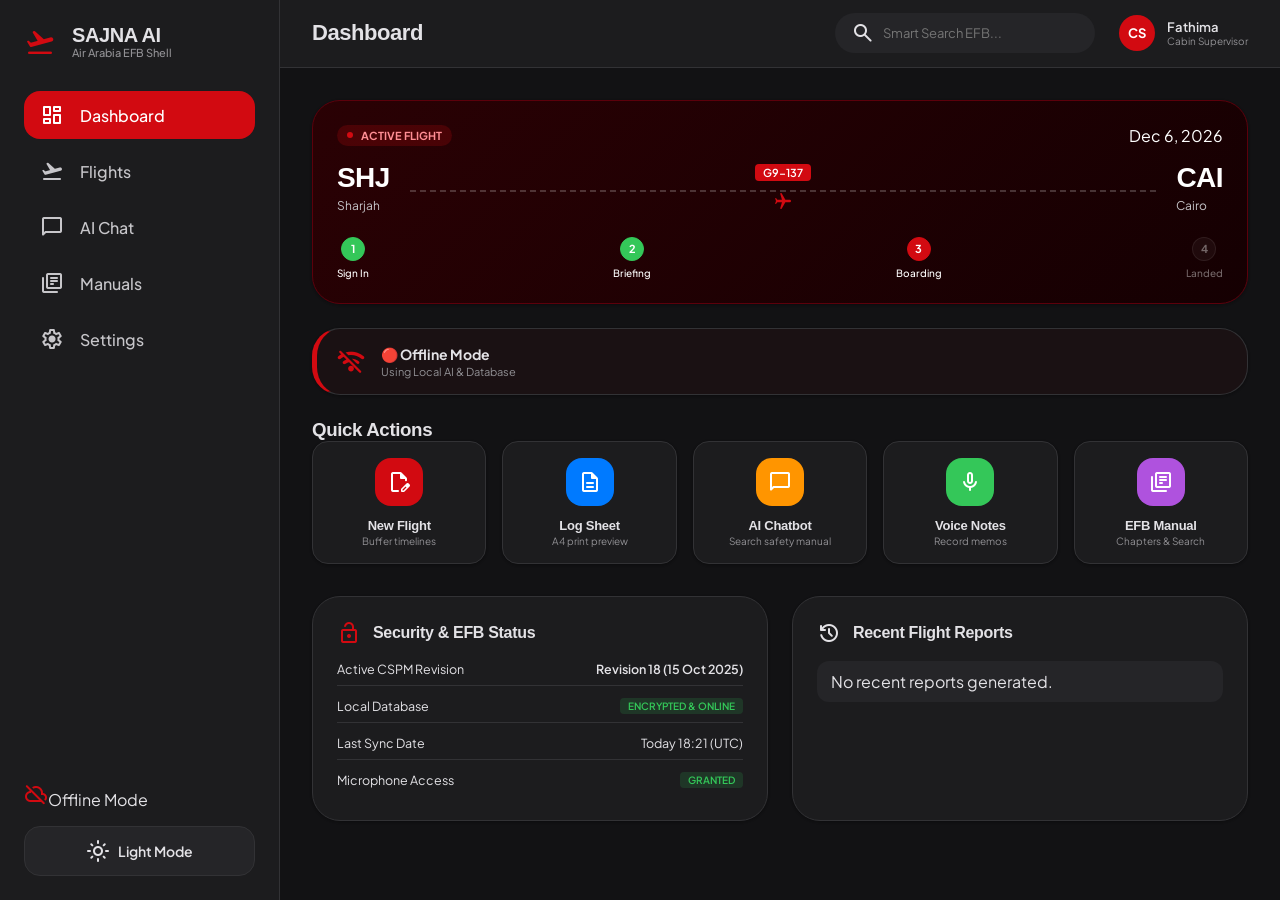
==== commit d169f2fb: "Implement Real Offline/Online Mode with Connectivity Status Card and Preferences toggle" ====
--- a/flutter_app/assets/web/index.html
+++ b/flutter_app/assets/web/index.html
@@ -139,6 +139,17 @@
             </div>
           </div>
 
+          <!-- Connectivity Status Card -->
+          <div class="card connectivity-card" id="dashboard-connectivity-card">
+            <div class="connectivity-card-header">
+              <span class="material-symbols-rounded status-icon text-crimson" id="dash-conn-icon">wifi_off</span>
+              <div class="connectivity-info">
+                <span class="conn-status-title" id="dash-conn-text">🔴 Offline Mode</span>
+                <span class="conn-status-subtitle" id="dash-conn-sub">Using Local AI & Database</span>
+              </div>
+            </div>
+          </div>
+
           <!-- Quick Actions Grid -->
           <h3 class="section-title">Quick Actions</h3>
           <div class="quick-actions-grid">
@@ -683,6 +694,19 @@
             </button>
           </div>
 
+          <!-- Settings Preferences Card -->
+          <div class="card settings-preferences-card" style="margin-bottom:20px;">
+            <h3>AI Operational Preferences</h3>
+            <div class="form-group full-width" style="margin-top: 10px;">
+              <label for="ai-mode-select">AI Mode Selection</label>
+              <select id="ai-mode-select" class="form-control" style="background-color: var(--surface-color-var); border: 1px solid var(--border-color); border-radius: var(--radius-md); padding: 10px 14px; width: 100%; color: var(--text-pri); margin-top: 6px;">
+                <option value="auto">Auto (Recommended - Sync when online)</option>
+                <option value="offline">Offline Only (Strict local safety database)</option>
+                <option value="online">Online Preferred (Always fetch online API if connected)</option>
+              </select>
+            </div>
+          </div>
+
           <!-- Settings Sub-Tab A: Defect Logs -->
           <div id="subtab-defects-config" class="subtab-settings-content active">
             <div class="defects-layout">
@@ -963,6 +987,12 @@
 
   </div>
 
+  <!-- Sync Toast Notification -->
+  <div class="toast-notification" id="sync-toast">
+    <span class="material-symbols-rounded">check_circle</span>
+    <span class="toast-message" id="sync-toast-message">✓ Data synchronized successfully.</span>
+  </div>
+
   <script src="app.js"></script>
   <script>
     if ('serviceWorker' in navigator) {
--- a/flutter_app/assets/web/app.css
+++ b/flutter_app/assets/web/app.css
@@ -1892,6 +1892,86 @@
   }
 }
 
+/* Toast Notification Alert Banner */
+.toast-notification {
+  position: fixed;
+  bottom: -80px;
+  left: 50%;
+  transform: translateX(-50%);
+  background-color: var(--accent-green);
+  color: #FFFFFF;
+  padding: 14px 28px;
+  border-radius: var(--radius-round);
+  display: flex;
+  align-items: center;
+  gap: 12px;
+  font-weight: 600;
+  font-size: 13.5px;
+  box-shadow: var(--shadow-3);
+  z-index: 9999;
+  transition: bottom 0.4s cubic-bezier(0.175, 0.885, 0.32, 1.275);
+}
+
+.toast-notification.show {
+  bottom: 80px;
+}
+
+.toast-notification span:first-child {
+  font-size: 20px;
+}
+
+/* Dashboard Connectivity Status Card */
+.connectivity-card {
+  padding: 16px 20px;
+  margin-bottom: 24px;
+  border-left: 5px solid var(--border-color);
+  transition: var(--transition-smooth);
+}
+
+.connectivity-card.online {
+  border-left-color: var(--accent-green);
+  background-color: rgba(52, 199, 89, 0.04);
+}
+
+.connectivity-card.offline {
+  border-left-color: var(--primary-red);
+  background-color: rgba(210, 10, 17, 0.04);
+}
+
+.connectivity-card-header {
+  display: flex;
+  align-items: center;
+  gap: 16px;
+}
+
+.status-icon {
+  font-size: 28px;
+}
+
+.text-green {
+  color: var(--accent-green);
+}
+
+.text-crimson {
+  color: var(--primary-red);
+}
+
+.connectivity-info {
+  display: flex;
+  flex-direction: column;
+  gap: 2px;
+}
+
+.conn-status-title {
+  font-weight: 700;
+  font-size: 14px;
+}
+
+.conn-status-subtitle {
+  font-size: 11px;
+  color: var(--text-ter);
+}
+
 /* Print Mode Overlay to enforce pixel perfect physical look */
 @media print {
   body * {
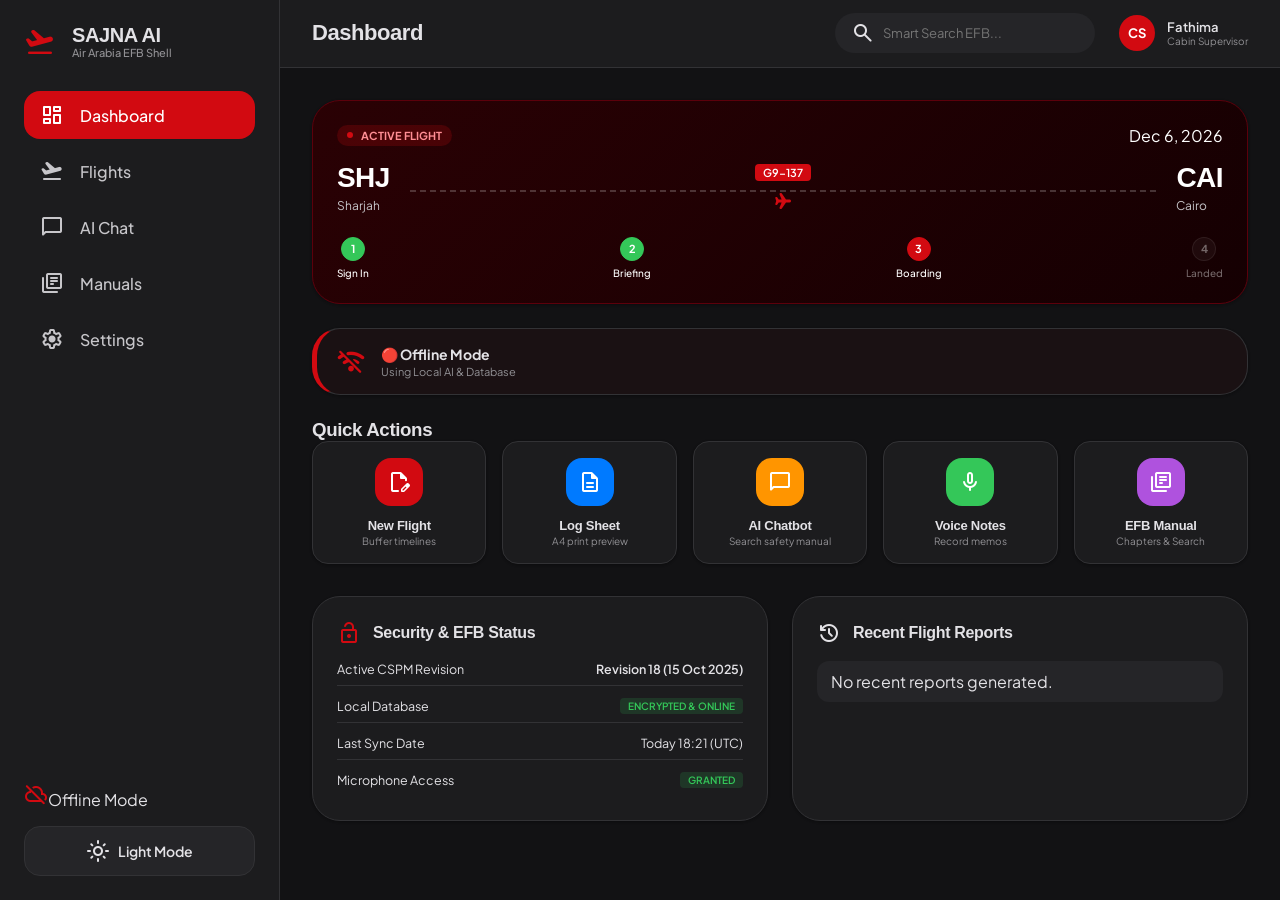
==== commit 28c7c0cd: "Fix mobile WebView regressions (font loading, safe area headers, local HttpServer for speech access)" ====
--- a/flutter_app/assets/web/index.html
+++ b/flutter_app/assets/web/index.html
@@ -5,9 +5,8 @@
   <meta name="viewport" content="width=device-width, initial-scale=1.0">
   <title>SAJNA AI - Offline-First EFB Assistant</title>
   
-  <!-- Material 3 Typography & Symbols CDN -->
+  <!-- Material 3 Typography CDN -->
   <link href="https://fonts.googleapis.com/css2?family=Outfit:wght@300;400;500;600;700&family=Plus+Jakarta+Sans:wght@300;400;500;600;700&display=swap" rel="stylesheet">
-  <link href="https://fonts.googleapis.com/css2?family=Material+Symbols+Rounded:opsz,wght,FILL,GRAD@20..48,100..700,0..1,-50..200" rel="stylesheet" />
   
   <link rel="stylesheet" href="app.css">
   <link rel="manifest" href="manifest.json">
--- a/flutter_app/assets/web/app.css
+++ b/flutter_app/assets/web/app.css
@@ -1,3 +1,11 @@
+/* Local Offline Font Loading for Material Symbols Rounded */
+@font-face {
+  font-family: 'Material Symbols Rounded';
+  font-style: normal;
+  font-weight: 100 700;
+  src: url('material_symbols.woff2') format('woff2');
+}
+
 /* ==========================================
    MATERIAL DESIGN 3 STYLING DESIGN SYSTEM
    FOR SAJNA AI WEB SIMULATOR & HYBRID SHELL
@@ -221,8 +229,8 @@
 }
 
 .top-bar {
-  height: 72px;
-  padding: 0 32px;
+  height: calc(72px + env(safe-area-inset-top));
+  padding: env(safe-area-inset-top) 32px 0 32px;
   display: flex;
   align-items: center;
   justify-content: space-between;
@@ -1825,8 +1833,8 @@
   }
 
   .top-bar {
-    height: 60px;
-    padding: 0 16px;
+    height: calc(60px + env(safe-area-inset-top));
+    padding: env(safe-area-inset-top) 16px 0 16px;
   }
 
   .header-search {
